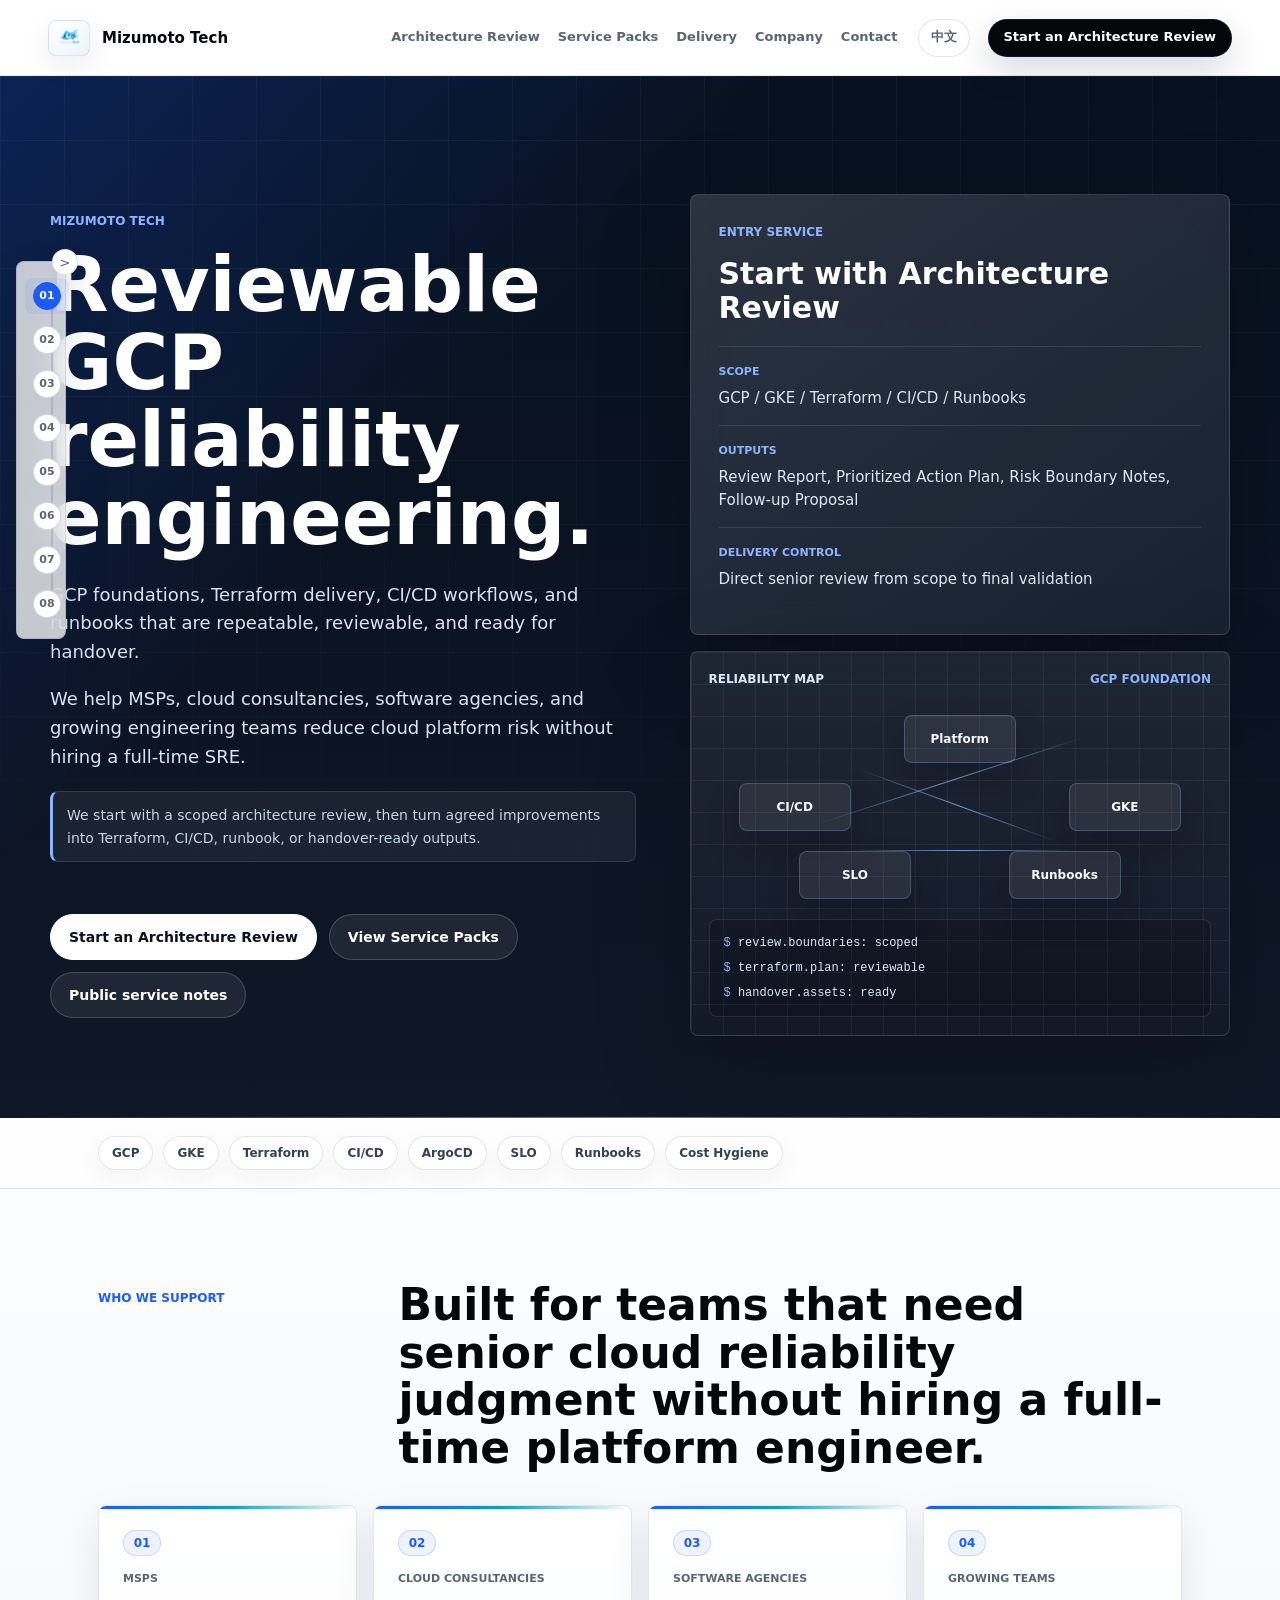
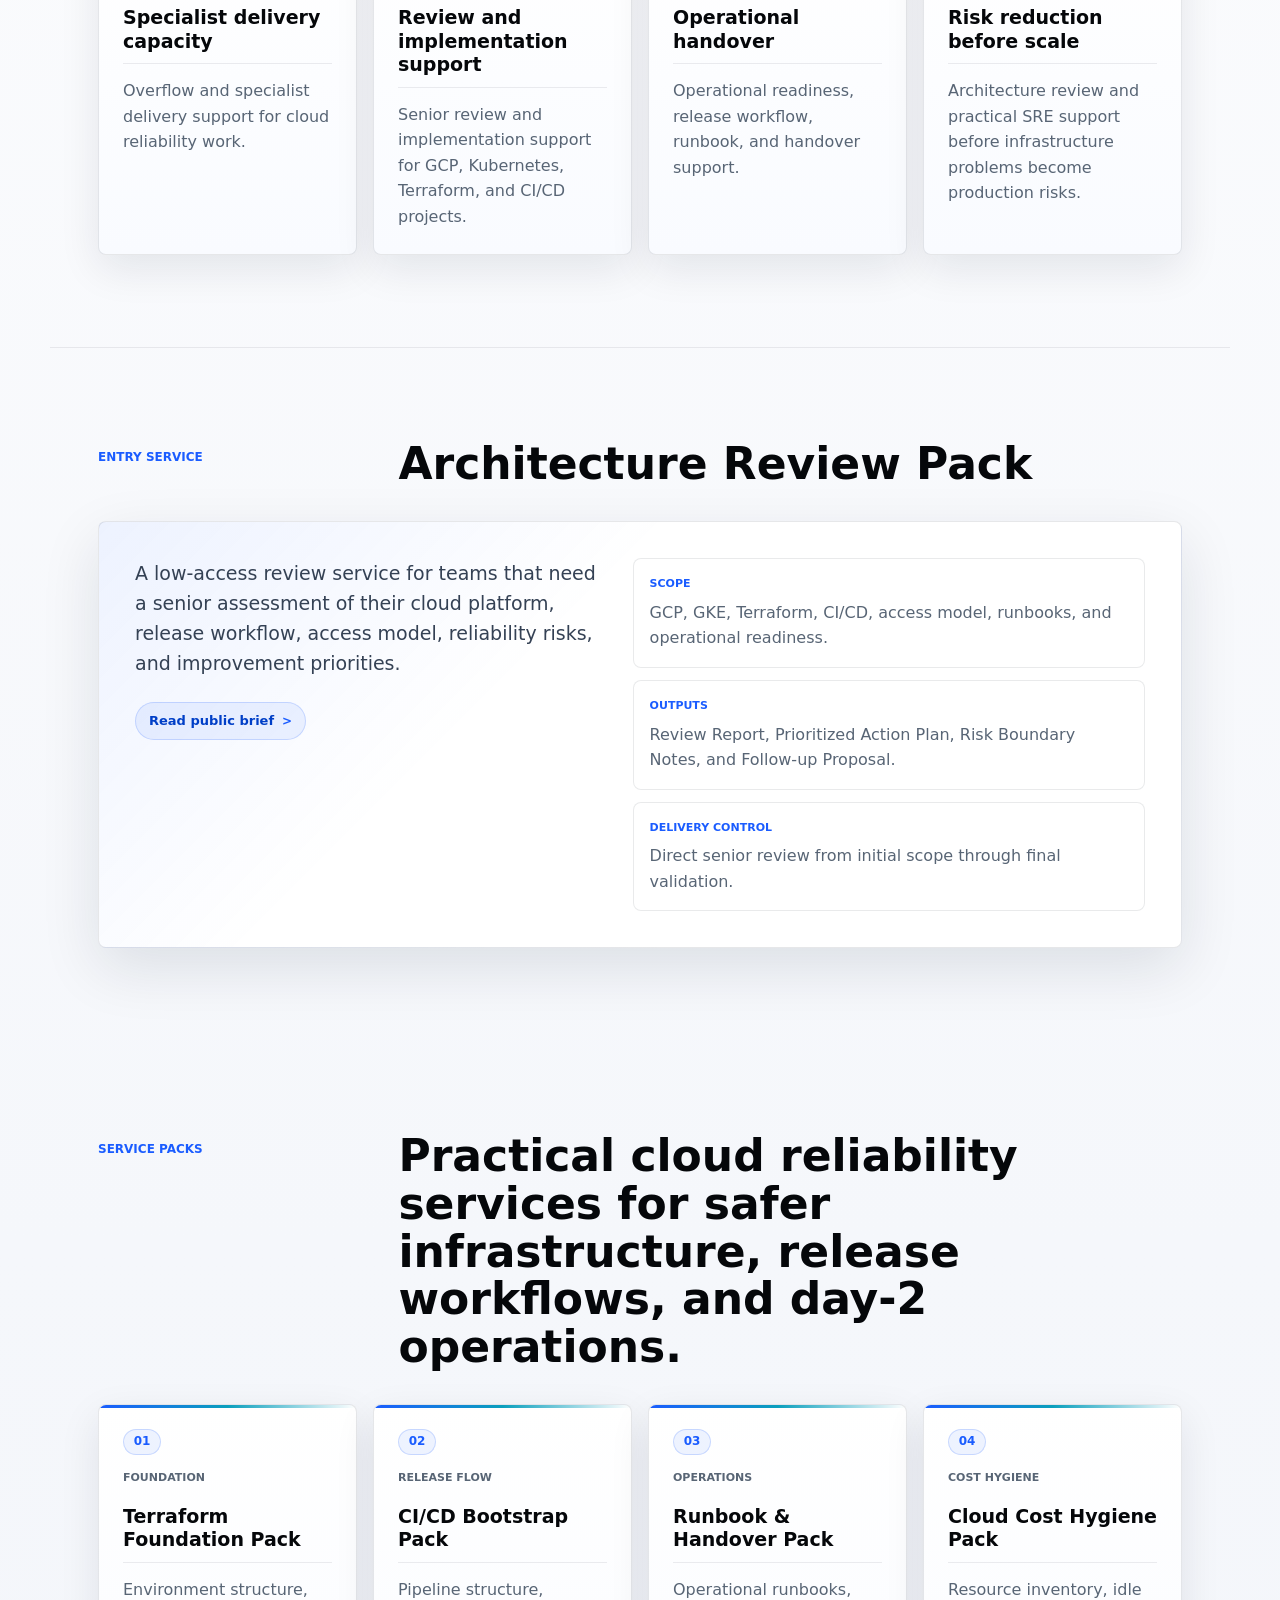
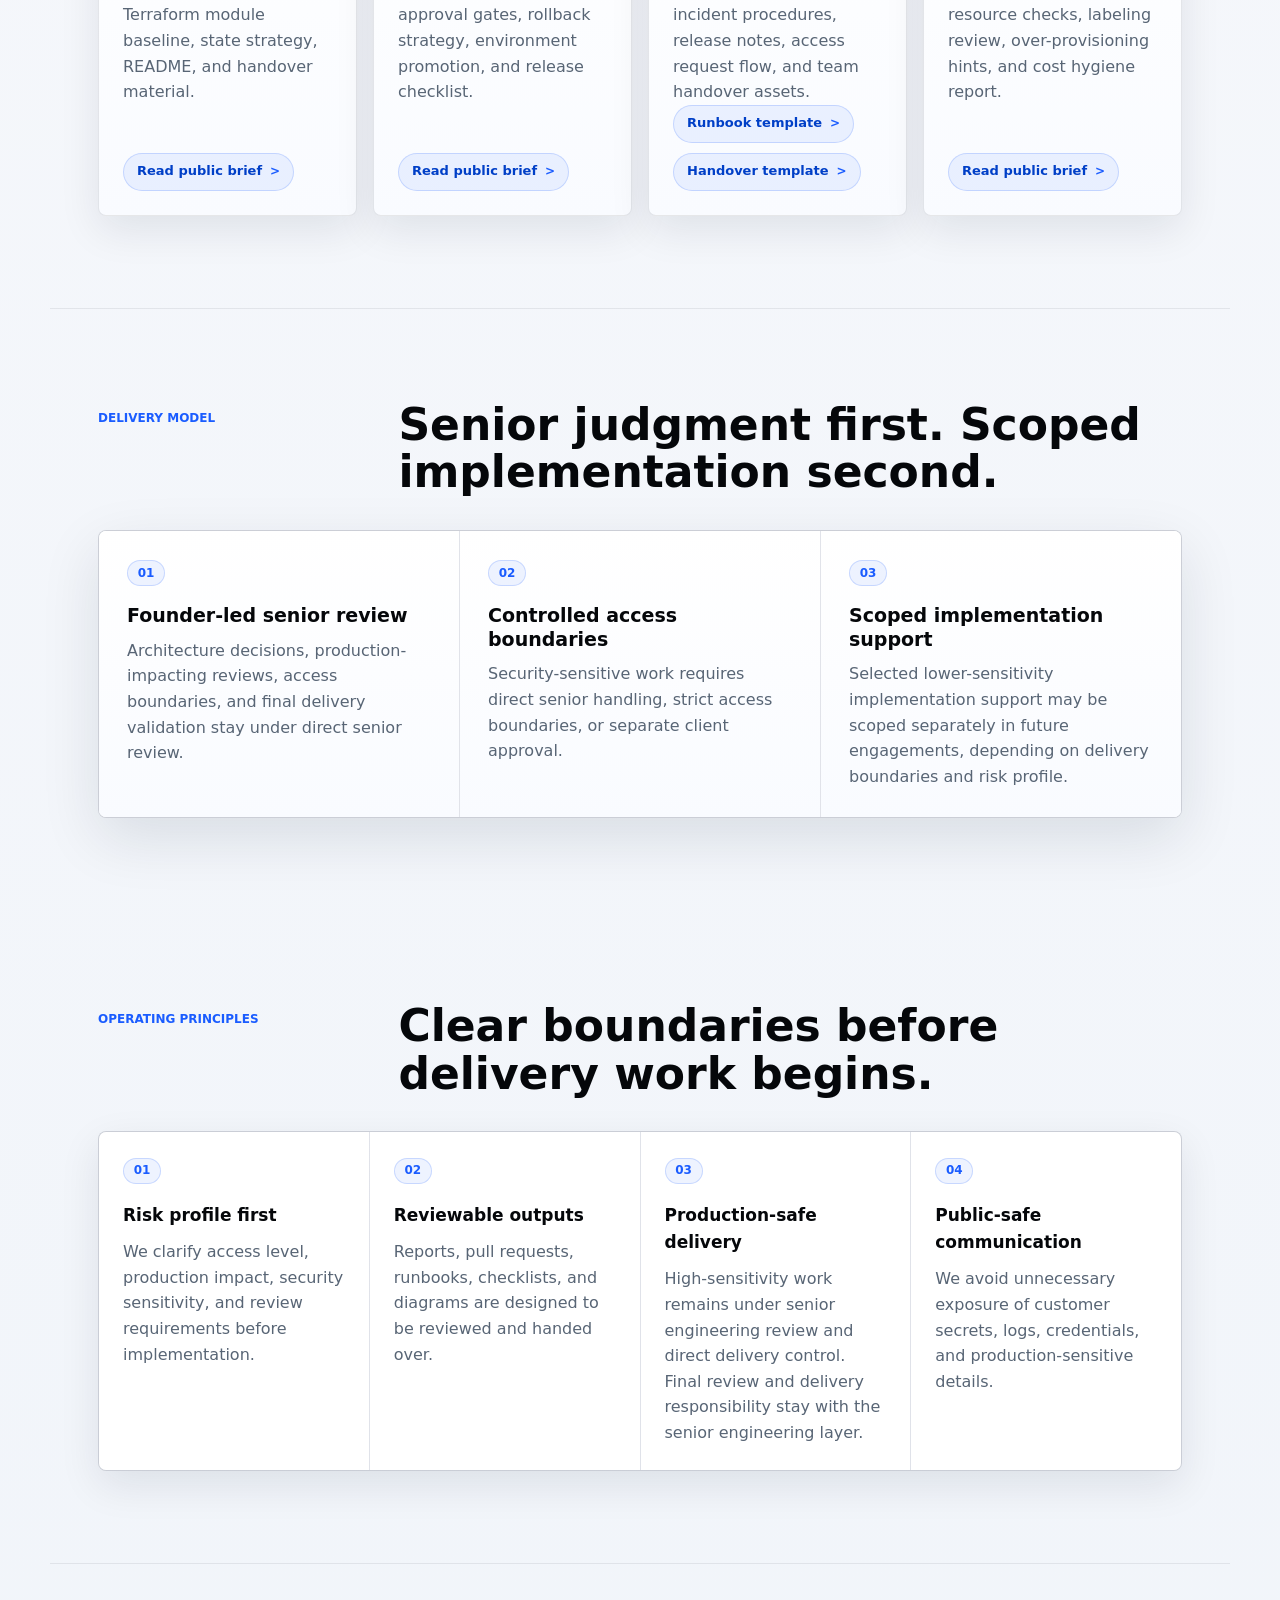
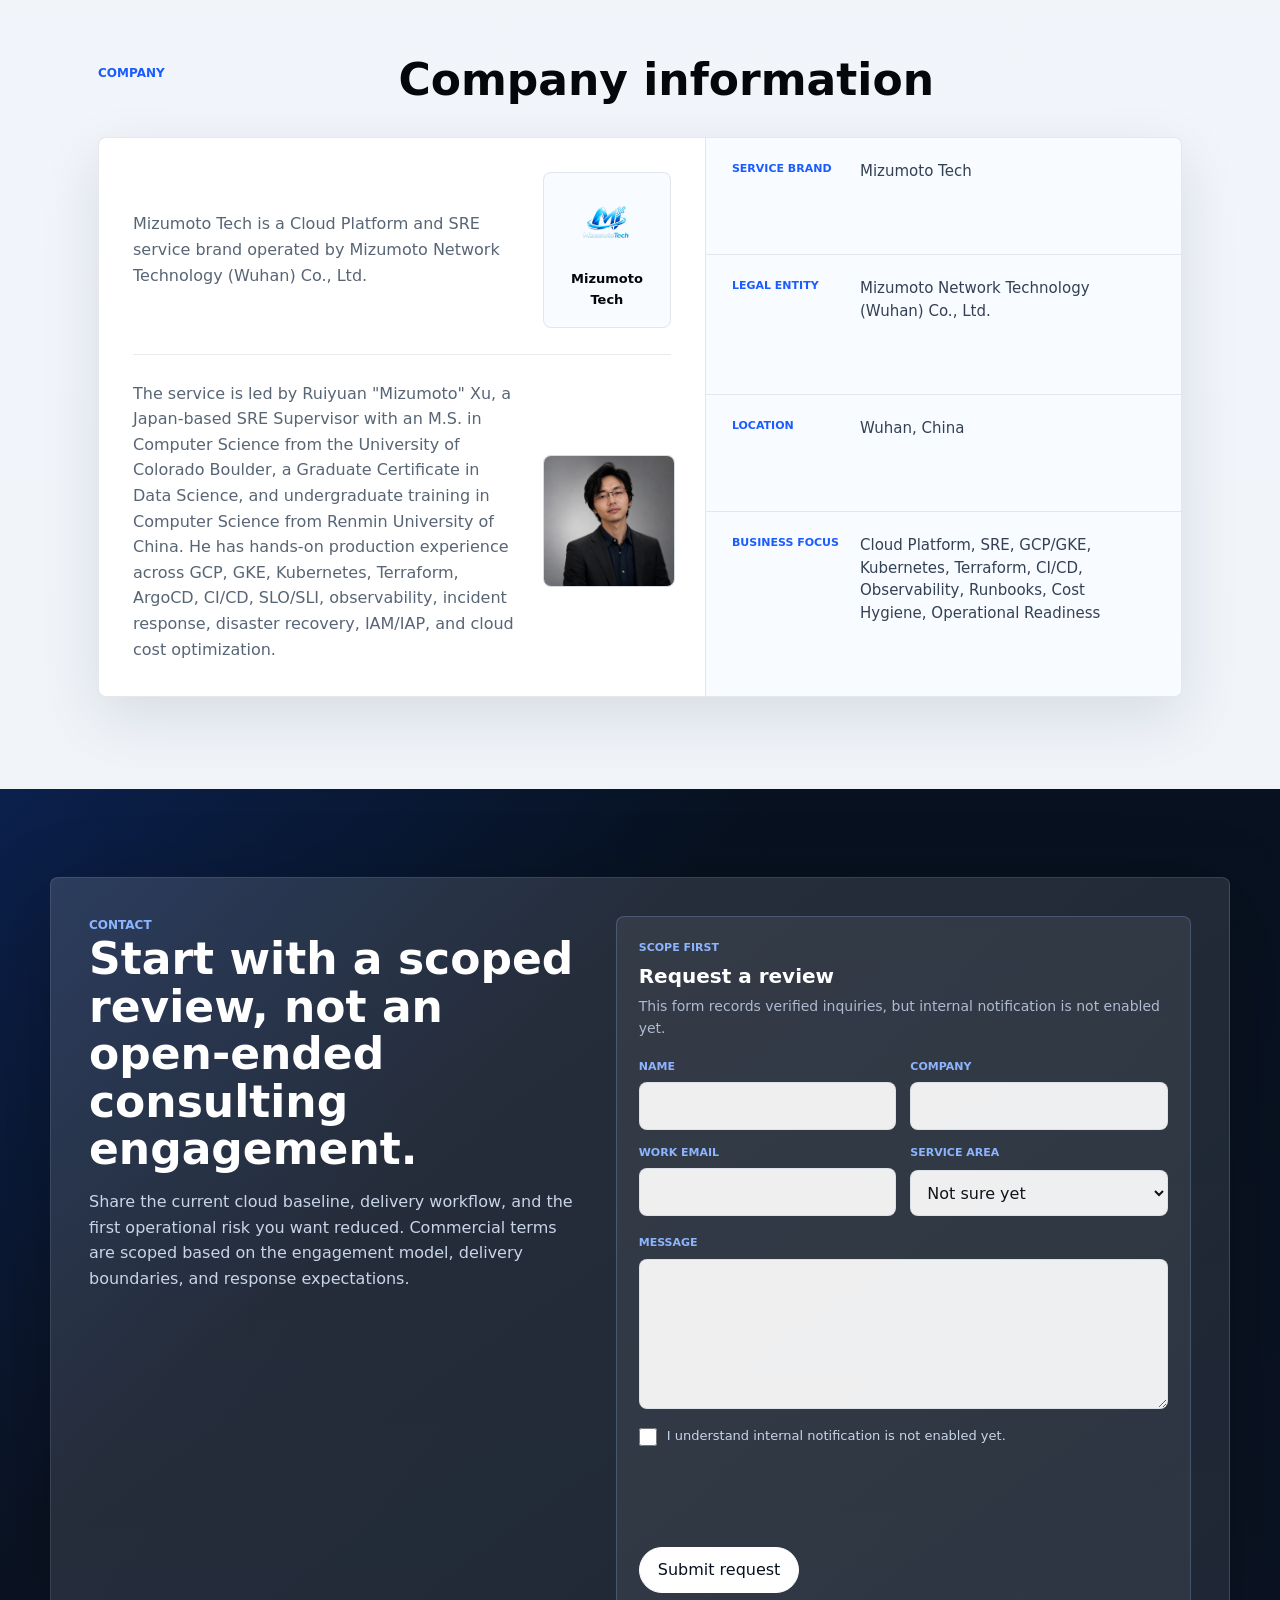
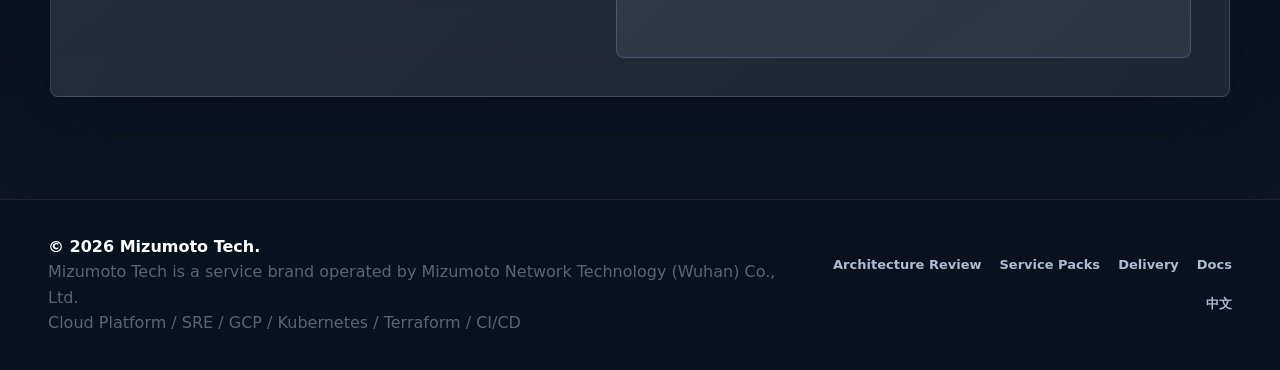
==== index.html @ e6d970f7 "cp005 D1 Contact Inquiry Storage" ====
<!doctype html>
<html lang="en">
  <head>
    <meta charset="utf-8">
    <meta name="viewport" content="width=device-width, initial-scale=1">
    <title>Mizumoto Tech | GCP reliability engineering for handover-ready cloud foundations</title>
    <meta
      name="description"
      content="Mizumoto Tech provides founder-led GCP reliability engineering, Terraform delivery, CI/CD workflow support, runbooks, and handover-ready cloud foundations for MSPs, cloud consultancies, and growing teams."
    >
    <meta property="og:title" content="Mizumoto Tech">
    <meta
      property="og:description"
      content="Founder-led GCP reliability engineering for reviewable, repeatable, and handover-ready cloud foundations across GCP, Kubernetes, Terraform, CI/CD, runbooks, cost hygiene, and operational readiness."
    >
    <meta property="og:type" content="website">
    <meta property="og:url" content="https://mizumoto.tech/">
    <meta name="theme-color" content="#f5f7fb">
    <link rel="icon" type="image/png" href="assets/pic/mizumototech_logo.png">
    <link rel="apple-touch-icon" href="assets/pic/mizumototech_logo.png">
    <link rel="alternate" hreflang="zh-Hans" href="https://mizumoto.tech/zh.html">
    <link rel="alternate" hreflang="en" href="https://mizumoto.tech/">
    <link rel="stylesheet" href="assets/css/site.css">
    <script src="https://challenges.cloudflare.com/turnstile/v0/api.js" async defer></script>
  </head>
  <body>
    <aside class="section-indicator" aria-label="Page sections">
      <button class="indicator-toggle" type="button" aria-label="Collapse section navigation" aria-expanded="true">
        <span class="toggle-expanded" aria-hidden="true">&lt;</span>
        <span class="toggle-collapsed" aria-hidden="true">&gt;</span>
      </button>
      <ol>
        <li>
          <a href="#hero" data-section="hero" data-index="0">
            <span class="indicator-index">01</span>
            <span class="indicator-label">Overview</span>
          </a>
        </li>
        <li>
          <a href="#support" data-section="support" data-index="1">
            <span class="indicator-index">02</span>
            <span class="indicator-label">Who We Support</span>
          </a>
        </li>
        <li>
          <a href="#entry" data-section="entry" data-index="2">
            <span class="indicator-index">03</span>
            <span class="indicator-label">Entry Service</span>
          </a>
        </li>
        <li>
          <a href="#services" data-section="services" data-index="3">
            <span class="indicator-index">04</span>
            <span class="indicator-label">Service Packs</span>
          </a>
        </li>
        <li>
          <a href="#delivery" data-section="delivery" data-index="4">
            <span class="indicator-index">05</span>
            <span class="indicator-label">Delivery Model</span>
          </a>
        </li>
        <li>
          <a href="#standards" data-section="standards" data-index="5">
            <span class="indicator-index">06</span>
            <span class="indicator-label">Operating Principles</span>
          </a>
        </li>
        <li>
          <a href="#company" data-section="company" data-index="6">
            <span class="indicator-index">07</span>
            <span class="indicator-label">Company</span>
          </a>
        </li>
        <li>
          <a href="#contact" data-section="contact" data-index="7">
            <span class="indicator-index">08</span>
            <span class="indicator-label">Contact</span>
          </a>
        </li>
      </ol>
    </aside>

    <header class="site-header">
      <a class="brand" href="/" aria-label="Mizumoto Tech home">
        <span class="brand-mark" aria-hidden="true">
          <img src="assets/pic/mizumototech_logo.png" alt="">
        </span>
        <span>Mizumoto Tech</span>
      </a>

      <nav class="site-nav" aria-label="Primary navigation">
        <div class="nav-links">
          <a href="#entry">Architecture Review</a>
          <a href="#services">Service Packs</a>
          <a href="#delivery">Delivery</a>
          <a href="#company">Company</a>
          <a href="#contact">Contact</a>
        </div>
        <div class="nav-actions">
          <a class="language-link" href="zh.html" lang="zh-Hans">中文</a>
          <a class="nav-cta" href="#entry">Start an Architecture Review</a>
        </div>
      </nav>
    </header>

    <main>
      <section class="hero" id="hero" aria-labelledby="hero-title">
        <div class="hero-inner">
          <div class="hero-content">
            <p class="eyebrow">Mizumoto Tech</p>
            <h1 id="hero-title">Reviewable GCP reliability engineering.</h1>
            <p class="hero-copy">
              GCP foundations, Terraform delivery, CI/CD workflows, and runbooks
              that are repeatable, reviewable, and ready for handover.
            </p>
            <p class="hero-copy">
              We help MSPs, cloud consultancies, software agencies, and growing
              engineering teams reduce cloud platform risk without hiring a
              full-time SRE.
            </p>
            <p class="credential-line">
              We start with a scoped architecture review, then turn agreed
              improvements into Terraform, CI/CD, runbook, or handover-ready outputs.
            </p>
            <div class="hero-actions" aria-label="Page shortcuts">
              <a class="button primary" href="#entry">Start an Architecture Review</a>
              <a class="button secondary" href="#services">View Service Packs</a>
              <a class="button secondary" href="docs.html?doc=content%2Fimported%2Fsre-runbooks%2Fdocs%2Fservice-positioning.md">Public service notes</a>
            </div>
          </div>

          <div class="hero-panel-stack">
            <aside class="hero-review-card" aria-label="Architecture Review Pack summary">
              <p class="eyebrow">Entry Service</p>
              <h2>Start with Architecture Review</h2>
              <dl>
                <div>
                  <dt>Scope</dt>
                  <dd>GCP / GKE / Terraform / CI/CD / Runbooks</dd>
                </div>
                <div>
                  <dt>Outputs</dt>
                  <dd>Review Report, Prioritized Action Plan, Risk Boundary Notes, Follow-up Proposal</dd>
                </div>
                <div>
                  <dt>Delivery control</dt>
                  <dd>Direct senior review from scope to final validation</dd>
                </div>
              </dl>
            </aside>

            <div class="architecture-panel" aria-hidden="true">
              <div class="panel-topline">
                <span>Reliability map</span>
                <span>GCP foundation</span>
              </div>
              <div class="infra-map">
                <span class="map-line line-a"></span>
                <span class="map-line line-b"></span>
                <span class="map-line line-c"></span>
                <div class="diagram-node node-platform">Platform</div>
                <div class="diagram-node node-release">CI/CD</div>
                <div class="diagram-node node-runtime">GKE</div>
                <div class="diagram-node node-observe">SLO</div>
                <div class="diagram-node node-handover">Runbooks</div>
              </div>
              <div class="review-console">
                <span>review.boundaries: scoped</span>
                <span>terraform.plan: reviewable</span>
                <span>handover.assets: ready</span>
              </div>
            </div>
          </div>
        </div>
      </section>

      <section class="capability-strip" aria-label="Cloud reliability capabilities">
        <div class="capability-inner">
          <span>GCP</span>
          <span>GKE</span>
          <span>Terraform</span>
          <span>CI/CD</span>
          <span>ArgoCD</span>
          <span>SLO</span>
          <span>Runbooks</span>
          <span>Cost Hygiene</span>
        </div>
      </section>

      <section class="section audience" id="support" aria-labelledby="support-title">
        <div class="section-heading">
          <p class="eyebrow">Who We Support</p>
          <h2 id="support-title">Built for teams that need senior cloud reliability judgment without hiring a full-time platform engineer.</h2>
        </div>
        <div class="audience-grid">
          <article class="service-card">
            <span class="card-index">01</span>
            <p class="service-type">MSPs</p>
            <h3>Specialist delivery capacity</h3>
            <p>Overflow and specialist delivery support for cloud reliability work.</p>
          </article>
          <article class="service-card">
            <span class="card-index">02</span>
            <p class="service-type">Cloud consultancies</p>
            <h3>Review and implementation support</h3>
            <p>Senior review and implementation support for GCP, Kubernetes, Terraform, and CI/CD projects.</p>
          </article>
          <article class="service-card">
            <span class="card-index">03</span>
            <p class="service-type">Software agencies</p>
            <h3>Operational handover</h3>
            <p>Operational readiness, release workflow, runbook, and handover support.</p>
          </article>
          <article class="service-card">
            <span class="card-index">04</span>
            <p class="service-type">Growing teams</p>
            <h3>Risk reduction before scale</h3>
            <p>Architecture review and practical SRE support before infrastructure problems become production risks.</p>
          </article>
        </div>
      </section>

      <section class="section entry-service" id="entry" aria-labelledby="entry-title">
        <div class="section-heading">
          <p class="eyebrow">Entry Service</p>
          <h2 id="entry-title">Architecture Review Pack</h2>
        </div>
        <div class="entry-panel">
          <div class="entry-copy">
            <p class="lead-copy">
              A low-access review service for teams that need a senior
              assessment of their cloud platform, release workflow, access
              model, reliability risks, and improvement priorities.
            </p>
            <a class="doc-link" href="docs.html?doc=content%2Fimported%2Fsre-runbooks%2Fservices%2Farchitecture-review-pack.md">Read public brief</a>
          </div>
          <div class="entry-spec">
            <div>
              <span>Scope</span>
              <p>GCP, GKE, Terraform, CI/CD, access model, runbooks, and operational readiness.</p>
            </div>
            <div>
              <span>Outputs</span>
              <p>Review Report, Prioritized Action Plan, Risk Boundary Notes, and Follow-up Proposal.</p>
            </div>
            <div>
              <span>Delivery control</span>
              <p>Direct senior review from initial scope through final validation.</p>
            </div>
          </div>
        </div>
      </section>

      <section class="section services" id="services" aria-labelledby="services-title">
        <div class="section-heading">
          <p class="eyebrow">Service Packs</p>
          <h2 id="services-title">Practical cloud reliability services for safer infrastructure, release workflows, and day-2 operations.</h2>
        </div>
        <div class="service-grid">
          <article class="service-card primary-service">
            <span class="card-index">01</span>
            <p class="service-type">Foundation</p>
            <h3>Terraform Foundation Pack</h3>
            <p>Environment structure, Terraform module baseline, state strategy, README, and handover material.</p>
            <a class="doc-link" href="docs.html?doc=content%2Fimported%2Fsre-runbooks%2Fservices%2Fterraform-foundation-pack.md">Read public brief</a>
          </article>
          <article class="service-card primary-service">
            <span class="card-index">02</span>
            <p class="service-type">Release flow</p>
            <h3>CI/CD Bootstrap Pack</h3>
            <p>Pipeline structure, approval gates, rollback strategy, environment promotion, and release checklist.</p>
            <a class="doc-link" href="docs.html?doc=content%2Fimported%2Fsre-runbooks%2Fservices%2Fcicd-bootstrap-pack.md">Read public brief</a>
          </article>
          <article class="service-card primary-service">
            <span class="card-index">03</span>
            <p class="service-type">Operations</p>
            <h3>Runbook &amp; Handover Pack</h3>
            <p>Operational runbooks, incident procedures, release notes, access request flow, and team handover assets.</p>
            <div class="doc-link-group" aria-label="Runbook and handover public documents">
              <a class="doc-link" href="docs.html?doc=content%2Fimported%2Fsre-runbooks%2Ftemplates%2Frunbook-template.md">Runbook template</a>
              <a class="doc-link" href="docs.html?doc=content%2Fimported%2Fsre-runbooks%2Ftemplates%2Fhandover-template.md">Handover template</a>
            </div>
          </article>
          <article class="service-card primary-service">
            <span class="card-index">04</span>
            <p class="service-type">Cost hygiene</p>
            <h3>Cloud Cost Hygiene Pack</h3>
            <p>Resource inventory, idle resource checks, labeling review, over-provisioning hints, and cost hygiene report.</p>
            <a class="doc-link" href="docs.html?doc=content%2Fimported%2Fsre-runbooks%2Fservices%2Fcost-hygiene-pack.md">Read public brief</a>
          </article>
        </div>
      </section>

      <section class="section delivery" id="delivery" aria-labelledby="delivery-title">
        <div class="section-heading">
          <p class="eyebrow">Delivery Model</p>
          <h2 id="delivery-title">Senior judgment first. Scoped implementation second.</h2>
        </div>
        <div class="delivery-copy">
          <article>
            <span>01</span>
            <h3>Founder-led senior review</h3>
            <p>
              Architecture decisions, production-impacting reviews, access
              boundaries, and final delivery validation stay under direct senior
              review.
            </p>
          </article>
          <article>
            <span>02</span>
            <h3>Controlled access boundaries</h3>
            <p>
              Security-sensitive work requires direct senior handling, strict
              access boundaries, or separate client approval.
            </p>
          </article>
          <article>
            <span>03</span>
            <h3>Scoped implementation support</h3>
            <p>
              Selected lower-sensitivity implementation support may be scoped
              separately in future engagements, depending on delivery boundaries
              and risk profile.
            </p>
          </article>
        </div>
      </section>

      <section class="section standards" id="standards" aria-labelledby="standards-title">
        <div class="section-heading">
          <p class="eyebrow">Operating Principles</p>
          <h2 id="standards-title">Clear boundaries before delivery work begins.</h2>
        </div>
        <ul class="standards-list">
          <li>
            <span>01</span>
            <strong>Risk profile first</strong>
            <p>We clarify access level, production impact, security sensitivity, and review requirements before implementation.</p>
          </li>
          <li>
            <span>02</span>
            <strong>Reviewable outputs</strong>
            <p>Reports, pull requests, runbooks, checklists, and diagrams are designed to be reviewed and handed over.</p>
          </li>
          <li>
            <span>03</span>
            <strong>Production-safe delivery</strong>
            <p>High-sensitivity work remains under senior engineering review and direct delivery control. Final review and delivery responsibility stay with the senior engineering layer.</p>
          </li>
          <li>
            <span>04</span>
            <strong>Public-safe communication</strong>
            <p>We avoid unnecessary exposure of customer secrets, logs, credentials, and production-sensitive details.</p>
          </li>
        </ul>
      </section>

      <section class="section company-section" id="company" aria-labelledby="company-title">
        <div class="section-heading">
          <p class="eyebrow">Company</p>
          <h2 id="company-title">Company information</h2>
        </div>
        <div class="company-layout">
          <div class="about-panel">
            <div class="company-overview">
              <p>
                Mizumoto Tech is a Cloud Platform and SRE service brand operated by
                Mizumoto Network Technology (Wuhan) Co., Ltd.
              </p>
              <div class="company-logo-card" aria-label="Mizumoto Tech">
                <img src="assets/pic/mizumototech_logo.png" alt="">
                <span>Mizumoto Tech</span>
              </div>
            </div>
            <div class="founder-overview">
              <div class="about-copy">
                <p>
                  The service is led by Ruiyuan "Mizumoto" Xu, a Japan-based SRE
                  Supervisor with an M.S. in Computer Science from the University
                  of Colorado Boulder, a Graduate Certificate in Data Science,
                  and undergraduate training in Computer Science from Renmin
                  University of China. He has hands-on production experience
                  across GCP, GKE, Kubernetes, Terraform, ArgoCD, CI/CD, SLO/SLI,
                  observability, incident response, disaster recovery, IAM/IAP,
                  and cloud cost optimization.
                </p>
              </div>
              <button class="founder-photo" type="button" data-photo-open aria-label="Open larger photo of Ruiyuan Mizumoto Xu">
                <img src="assets/pic/avatar_03_study_square.jpg" alt="Ruiyuan Mizumoto Xu">
              </button>
            </div>
          </div>
          <dl class="company-facts">
            <div>
              <dt>Service brand</dt>
              <dd>Mizumoto Tech</dd>
            </div>
            <div>
              <dt>Legal entity</dt>
              <dd>Mizumoto Network Technology (Wuhan) Co., Ltd.</dd>
            </div>
            <div>
              <dt>Location</dt>
              <dd>Wuhan, China</dd>
            </div>
            <div>
              <dt>Business focus</dt>
              <dd>Cloud Platform, SRE, GCP/GKE, Kubernetes, Terraform, CI/CD, Observability, Runbooks, Cost Hygiene, Operational Readiness</dd>
            </div>
          </dl>
        </div>
      </section>

      <section class="section contact-section" id="contact" aria-labelledby="contact-title">
        <div class="contact-panel">
          <div>
            <p class="eyebrow">Contact</p>
            <h2 id="contact-title">Start with a scoped review, not an open-ended consulting engagement.</h2>
            <p>
              Share the current cloud baseline, delivery workflow, and the first
              operational risk you want reduced. Commercial terms are scoped
              based on the engagement model, delivery boundaries, and response
              expectations.
            </p>
          </div>
          <form
            class="contact-form"
            data-contact-form
            data-recorded-message="Your request has been recorded. Notification is not enabled yet."
            data-validation-message="Please complete the required fields."
            data-turnstile-message="Human verification failed. Please try again."
            data-storage-message="Contact inquiry could not be recorded."
            data-storage-config-message="Contact storage is not configured."
            data-config-message="Contact verification is not configured."
            data-error-message="Contact endpoint could not be reached. Please check back soon."
            aria-describedby="contact-form-note contact-form-status"
          >
            <div class="contact-form-heading">
              <span>Scope first</span>
              <strong>Request a review</strong>
              <p id="contact-form-note">This form records verified inquiries, but internal notification is not enabled yet.</p>
            </div>
            <div class="contact-form-grid">
              <div class="contact-field">
                <label for="contact-name">Name</label>
                <input id="contact-name" name="name" type="text" autocomplete="name" required>
              </div>
              <div class="contact-field">
                <label for="contact-company">Company</label>
                <input id="contact-company" name="company" type="text" autocomplete="organization">
              </div>
              <div class="contact-field">
                <label for="contact-email">Work email</label>
                <input id="contact-email" name="workEmail" type="email" autocomplete="email" required>
              </div>
              <div class="contact-field">
                <label for="contact-service">Service area</label>
                <select id="contact-service" name="serviceArea">
                  <option value="cloud-cost-hygiene">Cloud Cost Hygiene Review</option>
                  <option value="architecture-reliability">Architecture and Reliability Review</option>
                  <option value="runbook-handover">Runbook and Handover Pack</option>
                  <option value="not-sure-yet" selected>Not sure yet</option>
                </select>
              </div>
            </div>
            <div class="contact-field">
              <label for="contact-message">Message</label>
              <textarea id="contact-message" name="message" rows="5" required></textarea>
            </div>
            <div class="contact-honeypot" aria-hidden="true">
              <label for="contact-website">Website</label>
              <input id="contact-website" name="website" type="text" tabindex="-1" autocomplete="off">
            </div>
            <div class="contact-consent">
              <input id="contact-consent" name="consent" type="checkbox" required>
              <label for="contact-consent">I understand internal notification is not enabled yet.</label>
            </div>
            <div class="contact-turnstile">
              <div class="cf-turnstile" data-sitekey="0x4AAAAAADslGqz8lpWh-Kw8"></div>
            </div>
            <button class="button primary contact-submit" type="submit">Submit request</button>
            <p
              class="contact-status"
              id="contact-form-status"
              data-contact-status
              role="status"
              aria-live="polite"
            ></p>
          </form>
        </div>
      </section>
    </main>

    <footer class="site-footer">
      <div>
        <strong>&copy; 2026 Mizumoto Tech.</strong>
        <p>Mizumoto Tech is a service brand operated by Mizumoto Network Technology (Wuhan) Co., Ltd.</p>
        <p>Cloud Platform / SRE / GCP / Kubernetes / Terraform / CI/CD</p>
      </div>
      <div class="footer-links" aria-label="Footer links">
        <a href="#entry">Architecture Review</a>
        <a href="#services">Service Packs</a>
        <a href="#delivery">Delivery</a>
        <a href="docs.html?doc=content%2Fimported%2Fsre-runbooks%2Fdocs%2Fservice-positioning.md">Docs</a>
        <a href="zh.html" lang="zh-Hans">中文</a>
      </div>
    </footer>

    <dialog class="photo-dialog" aria-label="Ruiyuan Mizumoto Xu photo">
      <button class="photo-dialog-close" type="button" data-photo-close aria-label="Close photo preview">Close</button>
      <img src="assets/pic/avatar_03_study_square.jpg" alt="Ruiyuan Mizumoto Xu">
    </dialog>

    <script>
      const indicator = document.querySelector('.section-indicator');
      const indicatorToggle = document.querySelector('.indicator-toggle');
      const indicatorLinks = Array.from(document.querySelectorAll('.section-indicator a'));
      const indicatorSections = new Set(
        indicatorLinks.map((link) => link.getAttribute('data-section'))
      );
      const targets = Array.from(document.querySelectorAll('section[id]')).filter((target) =>
        indicatorSections.has(target.id)
      );
      const visibilityRatios = new Map();
      const indicatorStorageKey = 'mizumoto-section-indicator-collapsed';

      const setIndicatorCollapsed = (isCollapsed) => {
        document.body.dataset.indicatorCollapsed = String(isCollapsed);
        if (!indicator || !indicatorToggle) {
          return;
        }
        indicator.dataset.collapsed = String(isCollapsed);
        indicatorToggle.setAttribute('aria-expanded', String(!isCollapsed));
        indicatorToggle.setAttribute(
          'aria-label',
          isCollapsed ? 'Expand section navigation' : 'Collapse section navigation'
        );
      };

      const savedIndicatorState = localStorage.getItem(indicatorStorageKey);
      setIndicatorCollapsed(savedIndicatorState === null ? true : savedIndicatorState === 'true');

      if (indicatorToggle) {
        indicatorToggle.addEventListener('click', () => {
          const nextState = indicator?.dataset.collapsed !== 'true';
          setIndicatorCollapsed(nextState);
          localStorage.setItem(indicatorStorageKey, String(nextState));
        });
      }

      const setActiveLink = (activeId) => {
        indicatorLinks.forEach((link) => {
          const isActive = link.getAttribute('data-section') === activeId;
          if (isActive) {
            link.setAttribute('data-active', 'true');
            link.setAttribute('aria-current', 'true');
          } else {
            link.removeAttribute('data-active');
            link.removeAttribute('aria-current');
          }
        });

        const activeLink = indicatorLinks.find(
          (link) => link.getAttribute('data-section') === activeId
        );
        if (!indicator || !activeLink) {
          return;
        }

        const activeIndex = Number(activeLink.getAttribute('data-index'));
        const maxIndex = Math.max(indicatorLinks.length - 1, 1);
        const progress = (activeIndex / maxIndex) * 100;
        indicator.style.setProperty('--indicator-progress', `${progress}%`);
      };

      setActiveLink('hero');

      const observer = new IntersectionObserver(
        (entries) => {
          entries.forEach((entry) => {
            visibilityRatios.set(entry.target.id, entry.isIntersecting ? entry.intersectionRatio : 0);
          });

          let bestId = 'hero';
          let bestRatio = 0;
          visibilityRatios.forEach((ratio, id) => {
            if (ratio > bestRatio) {
              bestRatio = ratio;
              bestId = id;
            }
          });
          setActiveLink(bestId);
        },
        {
          root: null,
          rootMargin: '-24% 0px -52% 0px',
          threshold: [0, 0.2, 0.4, 0.6, 0.8, 1]
        }
      );

      targets.forEach((target) => observer.observe(target));

      const photoDialog = document.querySelector('.photo-dialog');
      const photoOpen = document.querySelector('[data-photo-open]');
      const photoClose = document.querySelector('[data-photo-close]');

      if (photoDialog && photoOpen && photoClose) {
        photoOpen.addEventListener('click', () => photoDialog.showModal());
        photoClose.addEventListener('click', () => photoDialog.close());
        photoDialog.addEventListener('click', (event) => {
          if (event.target === photoDialog) {
            photoDialog.close();
          }
        });
      }

      document.querySelectorAll('[data-contact-form]').forEach((form) => {
        form.addEventListener('submit', async (event) => {
          event.preventDefault();
          const status = form.querySelector('[data-contact-status]');
          const submit = form.querySelector('button[type="submit"]');
          const formData = new FormData(form);
          const payload = {
            name: String(formData.get('name') || '').trim(),
            company: String(formData.get('company') || '').trim(),
            workEmail: String(formData.get('workEmail') || '').trim(),
            serviceArea: String(formData.get('serviceArea') || '').trim(),
            message: String(formData.get('message') || '').trim(),
            consent: formData.get('consent') === 'on',
            website: String(formData.get('website') || '').trim(),
            turnstileToken: String(formData.get('cf-turnstile-response') || '').trim(),
            sourcePage: `${window.location.origin}${window.location.pathname}`
          };

          if (status) {
            status.textContent = '';
            status.removeAttribute('data-visible');
          }

          if (submit) {
            submit.disabled = true;
          }

          try {
            const response = await fetch('/api/contact', {
              method: 'POST',
              headers: {
                'Content-Type': 'application/json'
              },
              body: JSON.stringify(payload)
            });
            const result = await response.json().catch(() => ({}));
            if (!status) {
              return;
            }
            if (result.code === 'CONTACT_INQUIRY_RECORDED') {
              status.textContent = form.dataset.recordedMessage || result.message;
            } else if (result.code === 'VALIDATION_ERROR') {
              status.textContent = form.dataset.validationMessage || result.message;
            } else if (result.code === 'TURNSTILE_VALIDATION_FAILED') {
              status.textContent = form.dataset.turnstileMessage || result.message;
            } else if (result.code === 'TURNSTILE_NOT_CONFIGURED') {
              status.textContent = form.dataset.configMessage || result.message;
            } else if (result.code === 'CONTACT_DB_NOT_CONFIGURED') {
              status.textContent = form.dataset.storageConfigMessage || result.message;
            } else if (result.code === 'CONTACT_STORAGE_FAILED') {
              status.textContent = form.dataset.storageMessage || result.message;
            } else {
              status.textContent = form.dataset.errorMessage || 'Contact endpoint could not be reached. Please check back soon.';
            }
            status.dataset.visible = 'true';
          } catch {
            if (status) {
              status.textContent = form.dataset.errorMessage || 'Contact endpoint could not be reached. Please check back soon.';
              status.dataset.visible = 'true';
            }
          } finally {
            if (submit) {
              submit.disabled = false;
            }
          }
        });
      });
    </script>
  </body>
</html>
---- assets/css/site.css ----
:root {
  color-scheme: light;
  --bg: #f5f7fb;
  --surface: #ffffff;
  --surface-soft: #f9fbff;
  --surface-strong: #eef3fb;
  --ink: #101418;
  --ink-strong: #05070a;
  --muted: #586575;
  --muted-strong: #344154;
  --line: rgba(16, 24, 40, 0.12);
  --line-strong: rgba(26, 92, 255, 0.28);
  --accent: #1a5cff;
  --accent-strong: #003fc7;
  --cyan: #0a9fbd;
  --green: #0d8f68;
  --amber: #a96a12;
  --navy: #07111f;
  --navy-2: #101b2e;
  --navy-3: #172339;
  --dark-text: #f7fbff;
  --dark-muted: #aebbd0;
  --shadow-soft: 0 20px 60px rgba(12, 24, 44, 0.11);
  --shadow-card: 0 14px 42px rgba(12, 24, 44, 0.09);
  --max-width: 1180px;
  --radius: 8px;
}

* {
  box-sizing: border-box;
}

html {
  background: var(--bg);
  scroll-behavior: smooth;
  scroll-padding-top: 92px;
}

body {
  margin: 0;
  min-width: 320px;
  background:
    linear-gradient(180deg, #ffffff 0, #f5f7fb 42%, #eef3f9 100%);
  color: var(--ink);
  font-family:
    Inter, ui-sans-serif, system-ui, -apple-system, BlinkMacSystemFont, "Segoe UI",
    sans-serif;
  line-height: 1.6;
  text-rendering: optimizeLegibility;
}

body::before {
  position: fixed;
  inset: 0;
  z-index: -2;
  content: "";
  background-image:
    linear-gradient(rgba(16, 24, 40, 0.035) 1px, transparent 1px),
    linear-gradient(90deg, rgba(16, 24, 40, 0.035) 1px, transparent 1px);
  background-size: 48px 48px;
  mask-image: linear-gradient(to bottom, rgba(0, 0, 0, 0.7), transparent 82%);
  pointer-events: none;
}

a {
  color: inherit;
  text-decoration: none;
}

img {
  max-width: 100%;
}

:focus-visible {
  outline: 3px solid rgba(26, 92, 255, 0.42);
  outline-offset: 3px;
}

main {
  overflow: hidden;
}

h1,
h2,
h3,
p {
  margin-top: 0;
}

h1 {
  max-width: 780px;
  margin-bottom: 24px;
  color: inherit;
  font-size: 76px;
  line-height: 1.02;
  letter-spacing: 0;
}

h2 {
  max-width: 820px;
  margin-bottom: 0;
  color: var(--ink-strong);
  font-size: 44px;
  line-height: 1.08;
  letter-spacing: 0;
}

h3 {
  margin-bottom: 10px;
  color: var(--ink-strong);
  font-size: 19px;
  line-height: 1.24;
  letter-spacing: 0;
}

.hero-inner,
.capability-inner,
.section,
.site-footer {
  width: min(100%, var(--max-width));
  margin: 0 auto;
}

.site-header {
  position: sticky;
  top: 0;
  z-index: 20;
  display: flex;
  align-items: center;
  justify-content: space-between;
  gap: 28px;
  min-height: 76px;
  padding: 0 48px;
  border-bottom: 1px solid rgba(16, 24, 40, 0.09);
  background: rgba(255, 255, 255, 0.84);
  backdrop-filter: blur(22px);
  box-shadow: 0 1px 0 rgba(255, 255, 255, 0.72) inset;
}

.brand {
  display: inline-flex;
  align-items: center;
  gap: 12px;
  min-width: max-content;
  color: var(--ink-strong);
  font-size: 15px;
  font-weight: 800;
}

.brand-mark {
  display: grid;
  width: 42px;
  height: 36px;
  place-items: center;
  overflow: hidden;
  border: 1px solid rgba(16, 24, 40, 0.1);
  border-radius: var(--radius);
  background:
    linear-gradient(145deg, #ffffff, #edf3fb),
    var(--surface);
  color: var(--accent);
  font-size: 12px;
  font-weight: 900;
  letter-spacing: 0;
  box-shadow: 0 10px 28px rgba(12, 24, 44, 0.08);
}

.brand-mark img {
  display: block;
  width: 31px;
  height: 31px;
  object-fit: contain;
}

.site-nav,
.nav-links,
.nav-actions {
  display: flex;
  align-items: center;
}

.site-nav {
  justify-content: flex-end;
  gap: 20px;
  min-width: 0;
  color: var(--muted);
  font-size: 13px;
  font-weight: 650;
}

.nav-links,
.nav-actions {
  gap: 18px;
}

.site-nav a {
  display: inline-flex;
  align-items: center;
  min-height: 38px;
  color: var(--muted);
  transition: color 160ms ease, border-color 160ms ease, background-color 160ms ease;
}

.site-nav a:hover,
.site-nav a:focus-visible {
  color: var(--ink-strong);
}

.language-link {
  padding: 0 12px;
  border: 1px solid rgba(16, 24, 40, 0.11);
  border-radius: 999px;
  background: rgba(255, 255, 255, 0.62);
}

.language-link:hover,
.language-link:focus-visible {
  border-color: rgba(26, 92, 255, 0.28);
  background: #ffffff;
}

.nav-cta {
  min-height: 40px;
  padding: 0 15px;
  border: 1px solid rgba(26, 92, 255, 0.2);
  border-radius: 999px;
  background: var(--ink-strong);
  color: #ffffff !important;
  box-shadow: 0 14px 34px rgba(12, 24, 44, 0.16);
}

.nav-cta:hover,
.nav-cta:focus-visible {
  background: var(--accent);
  color: #ffffff !important;
}

.section-indicator {
  position: fixed;
  --indicator-progress: 0%;
  left: 16px;
  top: 50%;
  z-index: 8;
  display: none;
  width: 176px;
  padding: 16px 12px 16px 10px;
  border: 1px solid rgba(16, 24, 40, 0.12);
  border-radius: var(--radius);
  background: rgba(255, 255, 255, 0.76);
  box-shadow: 0 18px 48px rgba(12, 24, 44, 0.11);
  backdrop-filter: blur(16px);
  transform: translateY(-50%);
  transition: width 180ms ease, padding 180ms ease;
}

.indicator-toggle {
  position: absolute;
  top: -13px;
  right: -13px;
  z-index: 2;
  display: inline-grid;
  width: 26px;
  height: 26px;
  place-items: center;
  padding: 0;
  border: 1px solid rgba(16, 24, 40, 0.13);
  border-radius: 50%;
  background: #ffffff;
  color: var(--muted);
  cursor: pointer;
  font: inherit;
  font-size: 13px;
  line-height: 1;
  box-shadow: 0 8px 22px rgba(12, 24, 44, 0.12);
}

.indicator-toggle:hover,
.indicator-toggle:focus-visible {
  border-color: rgba(26, 92, 255, 0.4);
  color: var(--accent);
}

.toggle-collapsed {
  display: none;
}

.section-indicator[data-collapsed="true"] {
  width: 50px;
  padding: 16px 8px;
}

.section-indicator[data-collapsed="true"] .indicator-label,
.section-indicator[data-collapsed="true"] .toggle-expanded {
  display: none;
}

.section-indicator[data-collapsed="true"] .toggle-collapsed {
  display: inline;
}

.section-indicator ol {
  display: flex;
  flex-direction: column;
  gap: 8px;
  padding: 0;
  margin: 0;
  list-style: none;
}

.section-indicator::before,
.section-indicator::after {
  position: absolute;
  top: 22px;
  left: 34px;
  width: 2px;
  content: "";
}

.section-indicator::before {
  bottom: 22px;
  background: rgba(16, 24, 40, 0.13);
}

.section-indicator::after {
  height: calc((100% - 44px) * var(--indicator-progress) / 100);
  background: linear-gradient(180deg, var(--accent), var(--cyan));
  transition: height 260ms ease;
}

.section-indicator a {
  position: relative;
  display: flex;
  align-items: center;
  gap: 10px;
  min-height: 34px;
  padding: 4px 8px;
  color: var(--muted);
  border-radius: var(--radius);
  transition: color 180ms ease, background-color 180ms ease;
}

.indicator-index {
  z-index: 1;
  display: inline-flex;
  flex: 0 0 28px;
  align-items: center;
  justify-content: center;
  width: 28px;
  height: 28px;
  color: var(--muted);
  font-size: 11px;
  font-weight: 800;
  border: 1px solid rgba(16, 24, 40, 0.16);
  border-radius: 50%;
  background: #ffffff;
  transition: color 180ms ease, border-color 180ms ease, background-color 180ms ease;
}

.indicator-label {
  color: var(--muted);
  font-size: 11px;
  font-weight: 800;
  line-height: 1.2;
  text-transform: uppercase;
  transition: color 180ms ease, transform 180ms ease;
}

.section-indicator a:hover,
.section-indicator a:focus-visible,
.section-indicator a[data-active="true"] {
  background: rgba(26, 92, 255, 0.07);
}

.section-indicator a:hover .indicator-index,
.section-indicator a:focus-visible .indicator-index,
.section-indicator a[data-active="true"] .indicator-index {
  color: #ffffff;
  border-color: var(--accent);
  background: var(--accent);
}

.section-indicator a:hover .indicator-label,
.section-indicator a:focus-visible .indicator-label,
.section-indicator a[data-active="true"] .indicator-label {
  color: var(--accent-strong);
}

.section-indicator a[data-active="true"] .indicator-label {
  transform: translateX(2px);
}

.hero {
  position: relative;
  overflow: hidden;
  min-height: 86svh;
  padding: 118px 48px 82px;
  color: var(--dark-text);
  background:
    linear-gradient(135deg, rgba(26, 92, 255, 0.24), transparent 34%),
    linear-gradient(180deg, var(--navy) 0, #0c1424 58%, #101827 100%);
  isolation: isolate;
}

.hero::before {
  position: absolute;
  inset: 0;
  z-index: -1;
  content: "";
  background-image:
    linear-gradient(rgba(255, 255, 255, 0.06) 1px, transparent 1px),
    linear-gradient(90deg, rgba(255, 255, 255, 0.05) 1px, transparent 1px);
  background-size: 64px 64px;
  mask-image: linear-gradient(to bottom, rgba(0, 0, 0, 0.82), transparent 88%);
}

.hero::after {
  position: absolute;
  right: 0;
  bottom: 0;
  left: 0;
  height: 1px;
  content: "";
  background: linear-gradient(90deg, transparent, rgba(122, 162, 255, 0.72), transparent);
}

.hero-inner {
  position: relative;
  z-index: 1;
  display: grid;
  grid-template-columns: minmax(0, 1.04fr) minmax(360px, 0.96fr);
  gap: 54px;
  align-items: center;
}

.hero-content {
  max-width: 780px;
}

.eyebrow {
  margin: 0 0 15px;
  color: var(--accent);
  font-size: 12px;
  font-weight: 850;
  letter-spacing: 0;
  text-transform: uppercase;
}

.hero .eyebrow,
.contact-panel .eyebrow {
  color: #8db4ff;
}

.hero h1 {
  color: #ffffff;
}

.hero-copy {
  max-width: 690px;
  margin-bottom: 18px;
  color: #d9e4f3;
  font-size: 18px;
}

.credential-line {
  display: inline-flex;
  max-width: 690px;
  margin: 2px 0 20px;
  padding: 12px 14px;
  border: 1px solid rgba(141, 180, 255, 0.18);
  border-left: 3px solid #8db4ff;
  border-radius: var(--radius);
  background: rgba(255, 255, 255, 0.06);
  color: #c8d5e8;
  font-size: 14px;
}

.hero-actions {
  display: flex;
  flex-wrap: wrap;
  gap: 12px;
  margin-top: 32px;
}

.button {
  display: inline-flex;
  align-items: center;
  justify-content: center;
  min-height: 46px;
  padding: 0 18px;
  border: 1px solid rgba(255, 255, 255, 0.18);
  border-radius: 999px;
  font-size: 14px;
  font-weight: 800;
  transition: transform 160ms ease, border-color 160ms ease, background-color 160ms ease, color 160ms ease;
}

.button:hover,
.button:focus-visible {
  transform: translateY(-1px);
}

.button.primary {
  border-color: #ffffff;
  background: #ffffff;
  color: var(--navy);
}

.button.primary:hover,
.button.primary:focus-visible {
  background: #eef4ff;
}

.button.secondary {
  background: rgba(255, 255, 255, 0.07);
  color: #ffffff;
}

.button.secondary:hover,
.button.secondary:focus-visible {
  border-color: rgba(141, 180, 255, 0.58);
  background: rgba(255, 255, 255, 0.11);
}

.hero-panel-stack {
  display: grid;
  gap: 16px;
  min-width: 0;
}

.hero-review-card,
.architecture-panel {
  border: 1px solid rgba(255, 255, 255, 0.13);
  border-radius: var(--radius);
  box-shadow: 0 28px 90px rgba(0, 0, 0, 0.26);
}

.hero-review-card {
  padding: 28px;
  background:
    linear-gradient(145deg, rgba(255, 255, 255, 0.13), rgba(255, 255, 255, 0.05)),
    rgba(13, 23, 39, 0.82);
  backdrop-filter: blur(18px);
}

.hero-review-card h2 {
  max-width: none;
  margin-bottom: 22px;
  color: #ffffff;
  font-size: 30px;
  line-height: 1.12;
}

.hero-review-card dl {
  display: grid;
  gap: 0;
  margin: 0;
}

.hero-review-card div {
  display: grid;
  gap: 6px;
  padding: 16px 0;
  border-top: 1px solid rgba(255, 255, 255, 0.1);
}

.hero-review-card dt {
  color: #8db4ff;
  font-size: 11px;
  font-weight: 850;
  text-transform: uppercase;
}

.hero-review-card dd {
  margin: 0;
  color: #dce7f7;
  font-size: 15px;
  line-height: 1.5;
}

.architecture-panel {
  position: relative;
  min-height: 336px;
  overflow: hidden;
  padding: 18px;
  background:
    linear-gradient(180deg, rgba(255, 255, 255, 0.09), rgba(255, 255, 255, 0.04)),
    rgba(8, 17, 31, 0.82);
}

.architecture-panel::before {
  position: absolute;
  inset: 0;
  content: "";
  background-image:
    linear-gradient(rgba(255, 255, 255, 0.055) 1px, transparent 1px),
    linear-gradient(90deg, rgba(255, 255, 255, 0.055) 1px, transparent 1px);
  background-size: 32px 32px;
  pointer-events: none;
}

.panel-topline,
.infra-map,
.review-console {
  position: relative;
  z-index: 1;
}

.panel-topline {
  display: flex;
  align-items: center;
  justify-content: space-between;
  gap: 14px;
  padding-bottom: 14px;
  color: #dbe7f7;
  font-size: 12px;
  font-weight: 800;
  text-transform: uppercase;
}

.panel-topline span:last-child {
  color: #8db4ff;
}

.infra-map {
  height: 196px;
  margin: 4px 0 16px;
}

.diagram-node {
  position: absolute;
  display: grid;
  width: 112px;
  height: 48px;
  place-items: center;
  border: 1px solid rgba(141, 180, 255, 0.28);
  border-radius: var(--radius);
  background: rgba(255, 255, 255, 0.08);
  color: #f5f9ff;
  font-size: 12px;
  font-weight: 850;
  box-shadow: 0 16px 34px rgba(0, 0, 0, 0.18);
}

.node-platform {
  top: 8px;
  left: 50%;
  transform: translateX(-50%);
}

.node-release {
  top: 76px;
  left: 6%;
}

.node-runtime {
  top: 76px;
  right: 6%;
}

.node-observe {
  bottom: 4px;
  left: 18%;
}

.node-handover {
  right: 18%;
  bottom: 4px;
}

.map-line {
  position: absolute;
  height: 1px;
  background: linear-gradient(90deg, transparent, rgba(141, 180, 255, 0.82), transparent);
  transform-origin: left center;
}

.line-a {
  top: 62px;
  left: 30%;
  width: 42%;
  transform: rotate(20deg);
}

.line-b {
  top: 116px;
  left: 22%;
  width: 56%;
  transform: rotate(-18deg);
}

.line-c {
  bottom: 52px;
  left: 28%;
  width: 45%;
}

.review-console {
  display: grid;
  gap: 7px;
  padding: 14px;
  border: 1px solid rgba(255, 255, 255, 0.11);
  border-radius: var(--radius);
  background: rgba(0, 0, 0, 0.18);
  color: #dbe7f7;
  font-family: "SFMono-Regular", Consolas, "Liberation Mono", monospace;
  font-size: 12px;
  line-height: 1.5;
}

.review-console span::before {
  color: #8db4ff;
  content: "$ ";
}

.capability-strip {
  border-bottom: 1px solid var(--line);
  background: rgba(255, 255, 255, 0.76);
}

.capability-inner {
  display: flex;
  flex-wrap: wrap;
  gap: 10px;
  padding: 18px 48px;
}

.capability-inner span {
  display: inline-flex;
  align-items: center;
  min-height: 34px;
  padding: 0 13px;
  border: 1px solid rgba(16, 24, 40, 0.1);
  border-radius: 999px;
  background: #ffffff;
  color: var(--muted-strong);
  font-size: 12px;
  font-weight: 800;
  box-shadow: 0 8px 24px rgba(12, 24, 44, 0.05);
}

.section {
  padding: 92px 48px;
}

.section-heading {
  display: grid;
  grid-template-columns: minmax(180px, 0.34fr) minmax(0, 1fr);
  gap: 34px;
  align-items: start;
  margin-bottom: 34px;
}

.section-heading .eyebrow {
  margin-top: 8px;
}

.audience-grid,
.service-grid {
  display: grid;
  gap: 16px;
}

.audience-grid {
  grid-template-columns: repeat(4, minmax(0, 1fr));
}

.service-grid {
  grid-template-columns: repeat(4, minmax(0, 1fr));
}

.service-card {
  position: relative;
  display: flex;
  min-height: 256px;
  flex-direction: column;
  padding: 24px;
  overflow: hidden;
  border: 1px solid rgba(16, 24, 40, 0.1);
  border-radius: var(--radius);
  background:
    linear-gradient(180deg, #ffffff, #f9fbff),
    var(--surface);
  box-shadow: var(--shadow-card);
  transition: transform 180ms ease, border-color 180ms ease, box-shadow 180ms ease;
}

.service-card::before {
  position: absolute;
  top: 0;
  right: 0;
  left: 0;
  height: 3px;
  content: "";
  background: linear-gradient(90deg, var(--accent), var(--cyan), transparent);
}

.service-card:hover {
  border-color: rgba(26, 92, 255, 0.22);
  box-shadow: 0 24px 58px rgba(12, 24, 44, 0.13);
  transform: translateY(-2px);
}

.service-card h3 {
  margin-top: 18px;
}

.service-card p {
  margin-bottom: 0;
  color: var(--muted);
}

.service-card > p:not(.service-type) {
  padding-top: 14px;
  border-top: 1px solid rgba(16, 24, 40, 0.08);
}

.service-card code {
  padding: 1px 5px;
  border: 1px solid rgba(16, 24, 40, 0.11);
  border-radius: 4px;
  background: #f1f5fb;
  color: var(--ink);
  font-size: 0.92em;
}

.card-index {
  display: inline-flex;
  align-items: center;
  justify-content: center;
  width: 38px;
  height: 26px;
  color: var(--accent);
  font-size: 12px;
  font-weight: 850;
  border: 1px solid rgba(26, 92, 255, 0.18);
  border-radius: 999px;
  background: rgba(26, 92, 255, 0.07);
}

.service-type {
  margin: 14px 0 0;
  color: var(--muted-strong);
  font-size: 11px;
  font-weight: 850;
  text-transform: uppercase;
}

.primary-service {
  min-height: 286px;
}

.doc-link,
.doc-link-group {
  margin-top: auto;
}

.doc-link {
  display: inline-flex;
  width: max-content;
  max-width: 100%;
  align-items: center;
  gap: 8px;
  min-height: 38px;
  padding: 0 13px;
  border: 1px solid rgba(26, 92, 255, 0.18);
  border-radius: 999px;
  background: rgba(26, 92, 255, 0.07);
  color: var(--accent-strong);
  font-size: 13px;
  font-weight: 850;
  transition: transform 160ms ease, border-color 160ms ease, background-color 160ms ease, color 160ms ease;
}

.doc-link::after {
  color: var(--accent);
  content: ">";
  font-size: 12px;
  transition: transform 160ms ease;
}

.doc-link:hover,
.doc-link:focus-visible {
  border-color: rgba(26, 92, 255, 0.34);
  background: rgba(26, 92, 255, 0.1);
  color: var(--ink-strong);
  transform: translateY(-1px);
}

.doc-link:hover::after,
.doc-link:focus-visible::after {
  transform: translateX(2px);
}

.doc-link-group {
  display: flex;
  flex-wrap: wrap;
  gap: 10px;
}

.entry-service,
.delivery,
.company-section {
  border-top: 1px solid rgba(16, 24, 40, 0.08);
}

.entry-panel,
.delivery-copy,
.company-layout,
.contact-panel,
.zh-copy,
.zh-panel {
  border: 1px solid rgba(16, 24, 40, 0.1);
  border-radius: var(--radius);
  background: rgba(255, 255, 255, 0.84);
  box-shadow: var(--shadow-soft);
}

.entry-panel {
  display: grid;
  grid-template-columns: minmax(0, 0.95fr) minmax(320px, 1.05fr);
  gap: 34px;
  align-items: start;
  padding: 36px;
  background:
    linear-gradient(135deg, rgba(26, 92, 255, 0.08), transparent 38%),
    #ffffff;
}

.entry-copy {
  display: grid;
  align-content: start;
  gap: 24px;
}

.lead-copy {
  max-width: 760px;
  margin-bottom: 0;
  color: var(--muted-strong);
  font-size: 19px;
  line-height: 1.58;
}

.entry-spec {
  display: grid;
  gap: 12px;
}

.entry-spec div {
  padding: 16px;
  border: 1px solid rgba(16, 24, 40, 0.09);
  border-radius: var(--radius);
  background: rgba(255, 255, 255, 0.82);
}

.entry-spec span {
  display: block;
  margin-bottom: 7px;
  color: var(--accent);
  font-size: 11px;
  font-weight: 850;
  text-transform: uppercase;
}

.entry-spec p {
  margin-bottom: 0;
  color: var(--muted);
}

.delivery-copy {
  display: grid;
  grid-template-columns: repeat(3, minmax(0, 1fr));
  gap: 1px;
  overflow: hidden;
  padding: 0;
  background: rgba(16, 24, 40, 0.08);
}

.delivery-copy article {
  min-height: 250px;
  padding: 28px;
  background:
    linear-gradient(180deg, #ffffff, #f9fbff),
    var(--surface);
}

.delivery-copy span,
.standards-list span {
  display: inline-flex;
  align-items: center;
  justify-content: center;
  width: 38px;
  height: 26px;
  margin-bottom: 18px;
  color: var(--accent);
  font-size: 12px;
  font-weight: 850;
  border: 1px solid rgba(26, 92, 255, 0.18);
  border-radius: 999px;
  background: rgba(26, 92, 255, 0.07);
}

.delivery-copy p,
.standards-list p,
.site-footer p,
.about-panel p {
  margin-bottom: 0;
  color: var(--muted);
}

.standards-list {
  display: grid;
  grid-template-columns: repeat(4, minmax(0, 1fr));
  gap: 1px;
  padding: 0;
  margin: 0;
  overflow: hidden;
  border: 1px solid rgba(16, 24, 40, 0.1);
  border-radius: var(--radius);
  background: rgba(16, 24, 40, 0.08);
  box-shadow: var(--shadow-card);
  list-style: none;
}

.standards-list li {
  min-height: 244px;
  padding: 24px;
  background: #ffffff;
}

.standards-list strong {
  display: block;
  margin-bottom: 10px;
  color: var(--ink-strong);
  font-size: 17px;
}

.company-layout {
  display: grid;
  grid-template-columns: minmax(0, 1.12fr) minmax(320px, 0.88fr);
  gap: 0;
  overflow: hidden;
  background: #ffffff;
}

.about-panel {
  display: grid;
  align-content: center;
  gap: 0;
  padding: 34px;
}

.company-overview,
.founder-overview {
  display: grid;
  grid-template-columns: minmax(0, 1fr) minmax(128px, 0.24fr);
  gap: 28px;
  align-items: center;
}

.company-overview {
  padding-bottom: 26px;
  border-bottom: 1px solid rgba(16, 24, 40, 0.09);
}

.founder-overview {
  padding-top: 26px;
}

.company-logo-card {
  display: grid;
  justify-items: center;
  gap: 8px;
  padding: 16px 12px;
  border: 1px solid rgba(16, 24, 40, 0.09);
  border-radius: var(--radius);
  background: #f8fbff;
  color: var(--ink-strong);
  font-size: 13px;
  font-weight: 850;
  text-align: center;
}

.company-logo-card img {
  display: block;
  width: 108px;
  height: 72px;
  object-fit: contain;
}

.founder-photo {
  position: relative;
  display: block;
  overflow: hidden;
  width: 132px;
  aspect-ratio: 1;
  margin: 0;
  padding: 0;
  border: 1px solid rgba(16, 24, 40, 0.11);
  border-radius: var(--radius);
  background: #eef3fb;
  cursor: zoom-in;
  font: inherit;
}

.founder-photo img {
  display: block;
  width: 100%;
  height: 100%;
  object-fit: cover;
  transition: transform 180ms ease;
}

.founder-photo:hover img,
.founder-photo:focus-visible img {
  transform: scale(1.03);
}

.about-copy {
  display: grid;
  gap: 16px;
}

.company-facts {
  display: grid;
  align-content: stretch;
  gap: 0;
  padding: 0;
  margin: 0;
  border-left: 1px solid rgba(16, 24, 40, 0.09);
  background: #f8fbff;
}

.company-facts div {
  display: grid;
  grid-template-columns: minmax(112px, 0.38fr) minmax(0, 1fr);
  gap: 16px;
  align-items: start;
  padding: 22px 26px;
  border-bottom: 1px solid rgba(16, 24, 40, 0.09);
}

.company-facts div:last-child {
  border-bottom: 0;
}

.company-facts dt {
  color: var(--accent);
  font-size: 11px;
  font-weight: 850;
  text-transform: uppercase;
}

.company-facts dd {
  margin: 0;
  color: var(--muted-strong);
  font-size: 15px;
  line-height: 1.5;
}

.contact-section {
  width: 100%;
  max-width: none;
  padding: 88px 48px 102px;
  background:
    linear-gradient(135deg, rgba(26, 92, 255, 0.2), transparent 34%),
    linear-gradient(180deg, var(--navy) 0, #0c1424 100%);
}

.contact-panel {
  width: min(100%, var(--max-width));
  margin: 0 auto;
  display: grid;
  grid-template-columns: minmax(0, 0.86fr) minmax(360px, 1fr);
  gap: 32px;
  align-items: start;
  padding: 38px;
  border-color: rgba(255, 255, 255, 0.13);
  background:
    linear-gradient(145deg, rgba(255, 255, 255, 0.1), rgba(255, 255, 255, 0.04)),
    rgba(255, 255, 255, 0.04);
  box-shadow: 0 28px 90px rgba(0, 0, 0, 0.24);
  color: var(--dark-text);
}

.contact-panel h2 {
  max-width: 760px;
  margin-bottom: 16px;
  color: #ffffff;
}

.contact-panel p {
  max-width: 760px;
  margin-bottom: 0;
  color: #c8d5e8;
}

.contact-form {
  position: relative;
  display: grid;
  gap: 18px;
  padding: 22px;
  border: 1px solid rgba(141, 180, 255, 0.24);
  border-radius: var(--radius);
  background: rgba(255, 255, 255, 0.07);
}

.contact-form-heading {
  display: grid;
  gap: 6px;
}

.contact-form-heading span,
.contact-field label {
  color: #8db4ff;
  font-size: 11px;
  font-weight: 850;
  text-transform: uppercase;
}

.contact-form-heading strong {
  color: #ffffff;
  font-size: 20px;
  line-height: 1.3;
}

.contact-panel .contact-form-heading p {
  color: #aebbd0;
  font-size: 14px;
}

.contact-form-grid {
  display: grid;
  grid-template-columns: repeat(2, minmax(0, 1fr));
  gap: 14px;
}

.contact-field {
  display: grid;
  gap: 7px;
}

.contact-field input,
.contact-field select,
.contact-field textarea {
  width: 100%;
  min-height: 44px;
  padding: 10px 12px;
  border: 1px solid rgba(174, 187, 208, 0.28);
  border-radius: var(--radius);
  background: rgba(255, 255, 255, 0.92);
  color: var(--ink);
  font: inherit;
}

.contact-field textarea {
  min-height: 132px;
  resize: vertical;
}

.contact-field input:focus,
.contact-field select:focus,
.contact-field textarea:focus {
  border-color: rgba(141, 180, 255, 0.9);
  outline: 3px solid rgba(141, 180, 255, 0.28);
  outline-offset: 1px;
}

.contact-consent {
  display: grid;
  grid-template-columns: 18px minmax(0, 1fr);
  gap: 10px;
  align-items: start;
  color: #c8d5e8;
  font-size: 13px;
  line-height: 1.45;
}

.contact-consent input {
  width: 18px;
  height: 18px;
  margin: 1px 0 0;
  accent-color: #8db4ff;
}

.contact-turnstile {
  min-height: 65px;
}

.contact-submit {
  width: fit-content;
  border-color: #ffffff;
  cursor: pointer;
  font: inherit;
}

.contact-status {
  min-height: 24px;
  margin: 0;
  color: #d8e5ff;
  font-size: 14px;
  font-weight: 700;
}

.contact-status[data-visible="true"] {
  padding: 10px 12px;
  border: 1px solid rgba(141, 180, 255, 0.3);
  border-radius: var(--radius);
  background: rgba(141, 180, 255, 0.11);
}

.contact-honeypot {
  position: absolute;
  left: -10000px;
  width: 1px;
  height: 1px;
  overflow: hidden;
  opacity: 0;
  pointer-events: none;
}

.site-footer {
  display: flex;
  align-items: center;
  justify-content: space-between;
  gap: 24px;
  width: 100%;
  max-width: none;
  margin: 0;
  padding: 34px 48px;
  border-top: 1px solid rgba(255, 255, 255, 0.08);
  background: #07111f;
  color: #aebbd0;
}

.site-footer strong {
  display: block;
  color: #ffffff;
  font-size: 16px;
}

.footer-links {
  display: flex;
  flex-wrap: wrap;
  justify-content: flex-end;
  gap: 18px;
  font-size: 13px;
  font-weight: 700;
}

.footer-links a:hover,
.footer-links a:focus-visible {
  color: #8db4ff;
}

.photo-dialog {
  width: min(92vw, 760px);
  max-height: 92vh;
  padding: 0;
  overflow: hidden;
  border: 1px solid rgba(255, 255, 255, 0.18);
  border-radius: var(--radius);
  background: #07111f;
  box-shadow: 0 28px 90px rgba(0, 0, 0, 0.58);
}

.photo-dialog::backdrop {
  background: rgba(0, 0, 0, 0.72);
  backdrop-filter: blur(4px);
}

.photo-dialog img {
  display: block;
  width: 100%;
  max-height: 92vh;
  object-fit: contain;
}

.photo-dialog-close {
  position: absolute;
  top: 12px;
  right: 12px;
  z-index: 1;
  min-height: 34px;
  padding: 0 12px;
  border: 1px solid rgba(255, 255, 255, 0.18);
  border-radius: 999px;
  background: rgba(7, 17, 31, 0.84);
  color: #ffffff;
  cursor: pointer;
  font: inherit;
  font-size: 13px;
  font-weight: 800;
}

.photo-dialog-close:hover,
.photo-dialog-close:focus-visible {
  border-color: rgba(141, 180, 255, 0.5);
  background: rgba(26, 92, 255, 0.44);
}

.language-section {
  border-top: 1px solid var(--line);
}

.language-grid {
  display: grid;
  grid-template-columns: minmax(0, 1.3fr) minmax(280px, 0.7fr);
  gap: 18px;
  align-items: stretch;
}

.zh-copy,
.zh-panel {
  padding: 28px;
}

.zh-copy {
  color: var(--muted-strong);
  font-size: 16px;
}

.zh-copy p:last-child {
  margin-bottom: 0;
}

.zh-panel ul {
  display: grid;
  gap: 10px;
  padding: 0;
  margin: 0;
  color: var(--muted);
  list-style: none;
}

.zh-panel li {
  padding-left: 14px;
  border-left: 2px solid rgba(26, 92, 255, 0.34);
}

.zh-panel a:hover,
.zh-panel a:focus-visible {
  color: var(--accent-strong);
}

.zh-overview {
  margin-top: 20px;
}

.doc-page main {
  overflow: visible;
}

.doc-shell {
  display: grid;
  grid-template-columns: minmax(220px, 280px) minmax(0, 820px);
  gap: 44px;
  width: min(100%, 1180px);
  min-height: calc(100svh - 76px);
  margin: 0 auto;
  padding: 52px 48px 76px;
}

.doc-sidebar {
  position: sticky;
  top: 100px;
  align-self: start;
  max-height: calc(100svh - 124px);
  overflow: auto;
  padding: 20px;
  border: 1px solid rgba(16, 24, 40, 0.1);
  border-radius: var(--radius);
  background: rgba(255, 255, 255, 0.86);
  box-shadow: var(--shadow-card);
}

.doc-sidebar section + section {
  margin-top: 22px;
  padding-top: 18px;
  border-top: 1px solid rgba(16, 24, 40, 0.09);
}

.doc-sidebar h2 {
  margin-bottom: 10px;
  color: var(--ink-strong);
  font-size: 12px;
  line-height: 1.3;
  text-transform: uppercase;
}

.doc-sidebar ul {
  display: grid;
  gap: 7px;
  padding: 0;
  margin: 0;
  list-style: none;
}

.doc-sidebar a {
  display: block;
  padding: 7px 9px;
  border-left: 2px solid transparent;
  border-radius: 0 var(--radius) var(--radius) 0;
  color: var(--muted);
  font-size: 13px;
  line-height: 1.35;
}

.doc-sidebar a:hover,
.doc-sidebar a:focus-visible,
.doc-sidebar a[aria-current="page"] {
  border-color: var(--accent);
  background: rgba(26, 92, 255, 0.07);
  color: var(--ink-strong);
}

.doc-reader {
  min-width: 0;
  overflow: hidden;
  border: 1px solid rgba(16, 24, 40, 0.1);
  border-radius: var(--radius);
  background: #ffffff;
  box-shadow: var(--shadow-soft);
}

.doc-toolbar {
  display: flex;
  flex-wrap: wrap;
  align-items: center;
  justify-content: space-between;
  gap: 10px;
  padding: 14px 38px;
  border-bottom: 1px solid rgba(16, 24, 40, 0.09);
  color: var(--muted);
  font-size: 13px;
}

.doc-back-link,
.doc-raw-link {
  color: var(--accent-strong);
  font-weight: 850;
}

.doc-back-link:hover,
.doc-back-link:focus-visible,
.doc-raw-link:hover,
.doc-raw-link:focus-visible {
  color: var(--ink-strong);
}

.doc-status {
  padding: 44px;
  color: var(--muted);
}

.markdown-body {
  padding: 52px;
  color: var(--muted-strong);
  font-size: 16px;
  line-height: 1.72;
}

.markdown-body > *:first-child {
  margin-top: 0;
}

.markdown-body h1 {
  max-width: 760px;
  margin-bottom: 22px;
  padding-bottom: 20px;
  border-bottom: 1px solid rgba(16, 24, 40, 0.1);
  color: var(--ink-strong);
  font-size: 44px;
  line-height: 1.08;
}

.markdown-body h2 {
  max-width: none;
  margin: 40px 0 12px;
  padding-top: 26px;
  border-top: 1px solid rgba(16, 24, 40, 0.09);
  color: var(--ink-strong);
  font-size: 25px;
  line-height: 1.22;
}

.markdown-body h3,
.markdown-body h4 {
  margin: 28px 0 10px;
  color: var(--accent-strong);
  font-size: 18px;
  line-height: 1.3;
}

.markdown-body p {
  margin-bottom: 16px;
  color: var(--muted-strong);
}

.markdown-body ul,
.markdown-body ol {
  display: grid;
  gap: 8px;
  margin: 0 0 20px;
  padding-left: 24px;
  color: var(--muted-strong);
}

.markdown-body li::marker {
  color: var(--accent);
  font-weight: 850;
}

.markdown-body code {
  padding: 2px 6px;
  border: 1px solid rgba(16, 24, 40, 0.11);
  border-radius: 4px;
  background: #f1f5fb;
  color: var(--ink);
  font-family: "SFMono-Regular", Consolas, "Liberation Mono", monospace;
  font-size: 0.9em;
}

.markdown-body pre {
  overflow-x: auto;
  margin: 18px 0 24px;
  padding: 18px;
  border: 1px solid rgba(16, 24, 40, 0.11);
  border-radius: var(--radius);
  background: #07111f;
}

.markdown-body pre code {
  display: block;
  min-width: max-content;
  padding: 0;
  border: 0;
  background: transparent;
  color: #dce7f7;
  font-size: 13px;
  line-height: 1.65;
}

@media (min-width: 861px) {
  .section-indicator {
    display: flex;
  }
}

@media (min-width: 1536px) {
  :root {
    --max-width: 1280px;
  }

  .hero {
    padding-top: 124px;
    padding-bottom: 88px;
  }
}

@media (min-width: 1181px) and (max-width: 1535px) {
  body[data-indicator-collapsed="false"] .hero-inner {
    padding-left: 118px;
  }

  body[data-indicator-collapsed="false"] .section {
    padding-left: 166px;
  }

  body[data-indicator-collapsed="false"] .capability-inner {
    padding-left: 166px;
  }
}

@media (min-width: 1536px) and (max-width: 1720px) {
  body[data-indicator-collapsed="false"] .hero-inner {
    padding-left: 86px;
  }

  body[data-indicator-collapsed="false"] .section {
    padding-left: 134px;
  }

  body[data-indicator-collapsed="false"] .capability-inner {
    padding-left: 134px;
  }
}

@media (max-width: 1180px) {
  .section-indicator {
    width: 50px;
    padding: 16px 8px;
  }

  .indicator-toggle {
    display: none;
  }

  .indicator-label {
    display: none;
  }

  .site-header {
    padding-right: 28px;
    padding-left: 28px;
  }

  .hero,
  .section,
  .contact-section,
  .site-footer {
    padding-right: 28px;
    padding-left: 28px;
  }

  .capability-inner,
  .doc-shell {
    padding-right: 28px;
    padding-left: 28px;
  }

  h1 {
    font-size: 64px;
  }

  h2 {
    font-size: 38px;
  }

  .hero-inner {
    grid-template-columns: minmax(0, 1fr) minmax(330px, 0.84fr);
    gap: 36px;
  }

  .audience-grid,
  .service-grid,
  .standards-list {
    grid-template-columns: repeat(2, minmax(0, 1fr));
  }
}

@media (max-width: 920px) {
  html {
    scroll-padding-top: 130px;
  }

  .site-header {
    align-items: flex-start;
    flex-direction: column;
    gap: 12px;
    padding-top: 14px;
    padding-bottom: 14px;
  }

  .site-nav {
    width: 100%;
    justify-content: space-between;
    gap: 14px;
  }

  .nav-links {
    min-width: 0;
    overflow-x: auto;
    padding-bottom: 2px;
  }

  .nav-actions {
    flex: 0 0 auto;
  }

  .section-indicator {
    display: none;
  }

  .hero {
    min-height: auto;
    padding-top: 86px;
  }

  .hero-inner,
  .entry-panel,
  .delivery-copy,
  .company-layout,
  .contact-panel,
  .language-grid,
  .doc-shell {
    grid-template-columns: 1fr;
  }

  .section-heading {
    grid-template-columns: 1fr;
    gap: 10px;
  }

  .hero-panel-stack {
    max-width: 640px;
  }

  .delivery-copy article {
    min-height: auto;
  }

  .company-facts {
    border-top: 1px solid rgba(16, 24, 40, 0.09);
    border-left: 0;
  }

  .doc-sidebar {
    position: static;
    max-height: none;
  }

  .doc-sidebar nav {
    display: grid;
    grid-template-columns: repeat(2, minmax(0, 1fr));
    gap: 18px;
  }

  .site-footer {
    align-items: flex-start;
    flex-direction: column;
  }
}

@media (max-width: 700px) {
  .site-header {
    padding-right: 20px;
    padding-left: 20px;
  }

  .site-nav {
    align-items: flex-start;
    flex-direction: column;
  }

  .nav-links,
  .nav-actions {
    width: 100%;
  }

  .nav-actions {
    justify-content: space-between;
  }

  .nav-cta {
    padding-right: 13px;
    padding-left: 13px;
  }

  .hero,
  .section,
  .contact-section,
  .site-footer {
    padding-right: 20px;
    padding-left: 20px;
  }

  .hero {
    padding-top: 64px;
    padding-bottom: 54px;
  }

  .capability-inner,
  .doc-shell {
    padding-right: 20px;
    padding-left: 20px;
  }

  .section {
    padding-top: 62px;
    padding-bottom: 62px;
  }

  h1 {
    font-size: 46px;
  }

  h2 {
    font-size: 32px;
  }

  .hero-copy,
  .lead-copy {
    font-size: 16px;
  }

  .hero-actions,
  .nav-links {
    gap: 10px;
  }

  .button {
    width: 100%;
  }

  .audience-grid,
  .service-grid,
  .standards-list {
    grid-template-columns: 1fr;
  }

  .service-card,
  .primary-service,
  .standards-list li {
    min-height: auto;
  }

  .entry-panel,
  .about-panel,
  .contact-panel {
    padding: 24px;
  }

  .contact-form-grid {
    grid-template-columns: 1fr;
  }

  .company-overview,
  .founder-overview,
  .company-facts div {
    grid-template-columns: 1fr;
  }

  .company-logo-card {
    justify-items: start;
    text-align: left;
  }

  .architecture-panel {
    min-height: 300px;
  }

  .diagram-node {
    width: 94px;
    height: 42px;
    font-size: 11px;
  }

  .node-release {
    left: 0;
  }

  .node-runtime {
    right: 0;
  }

  .node-observe {
    left: 8%;
  }

  .node-handover {
    right: 8%;
  }

  .doc-sidebar nav {
    grid-template-columns: 1fr;
  }

  .doc-toolbar {
    align-items: flex-start;
    flex-direction: column;
    padding: 14px 22px;
  }

  .markdown-body {
    padding: 28px 22px 34px;
  }

  .markdown-body h1 {
    font-size: 32px;
  }

  .markdown-body h2 {
    font-size: 22px;
  }
}

@media (max-width: 420px) {
  h1 {
    font-size: 40px;
  }

  h2 {
    font-size: 29px;
  }

  .brand {
    font-size: 14px;
  }

  .nav-actions {
    flex-wrap: wrap;
  }

  .nav-actions a {
    justify-content: center;
  }

  .nav-cta {
    width: 100%;
  }

  .architecture-panel {
    display: none;
  }
}

@media (prefers-reduced-motion: reduce) {
  html {
    scroll-behavior: auto;
  }

  *,
  *::before,
  *::after {
    animation-duration: 0.01ms !important;
    animation-iteration-count: 1 !important;
    scroll-behavior: auto !important;
    transition-duration: 0.01ms !important;
  }
}
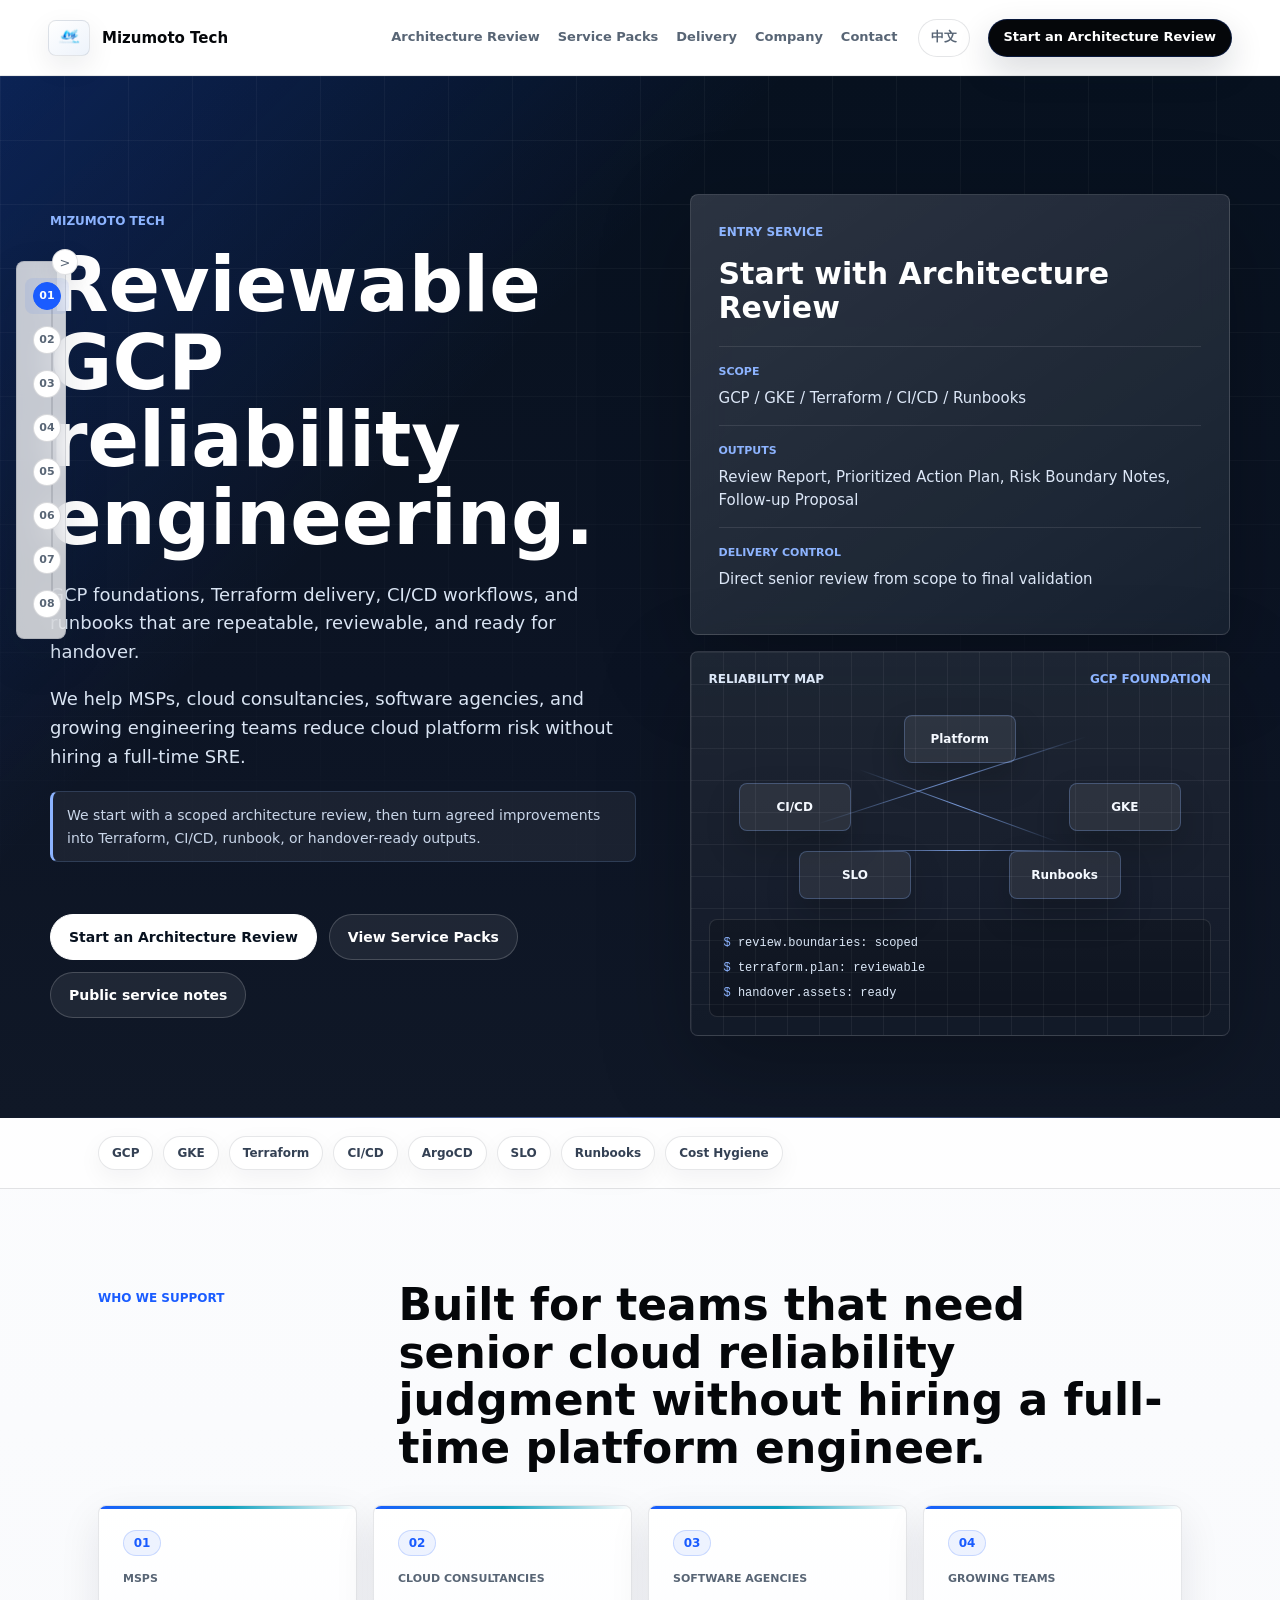
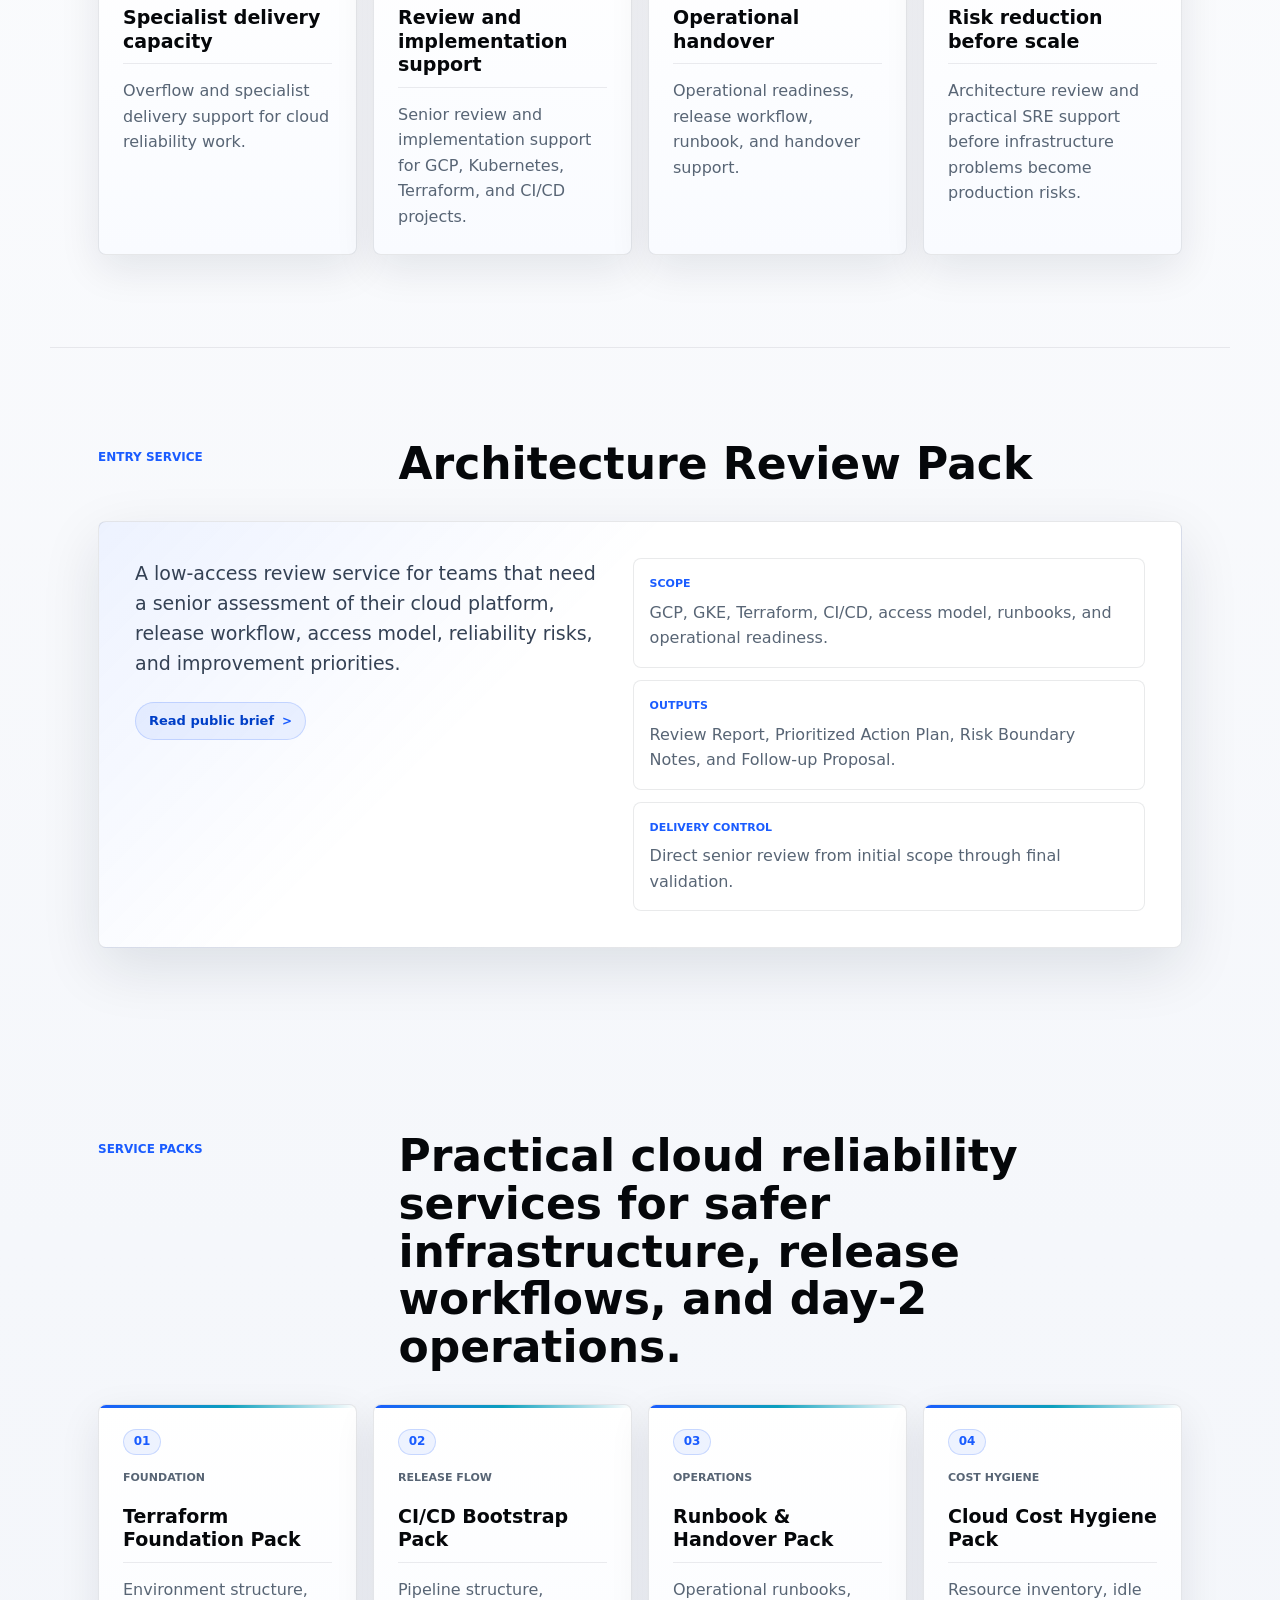
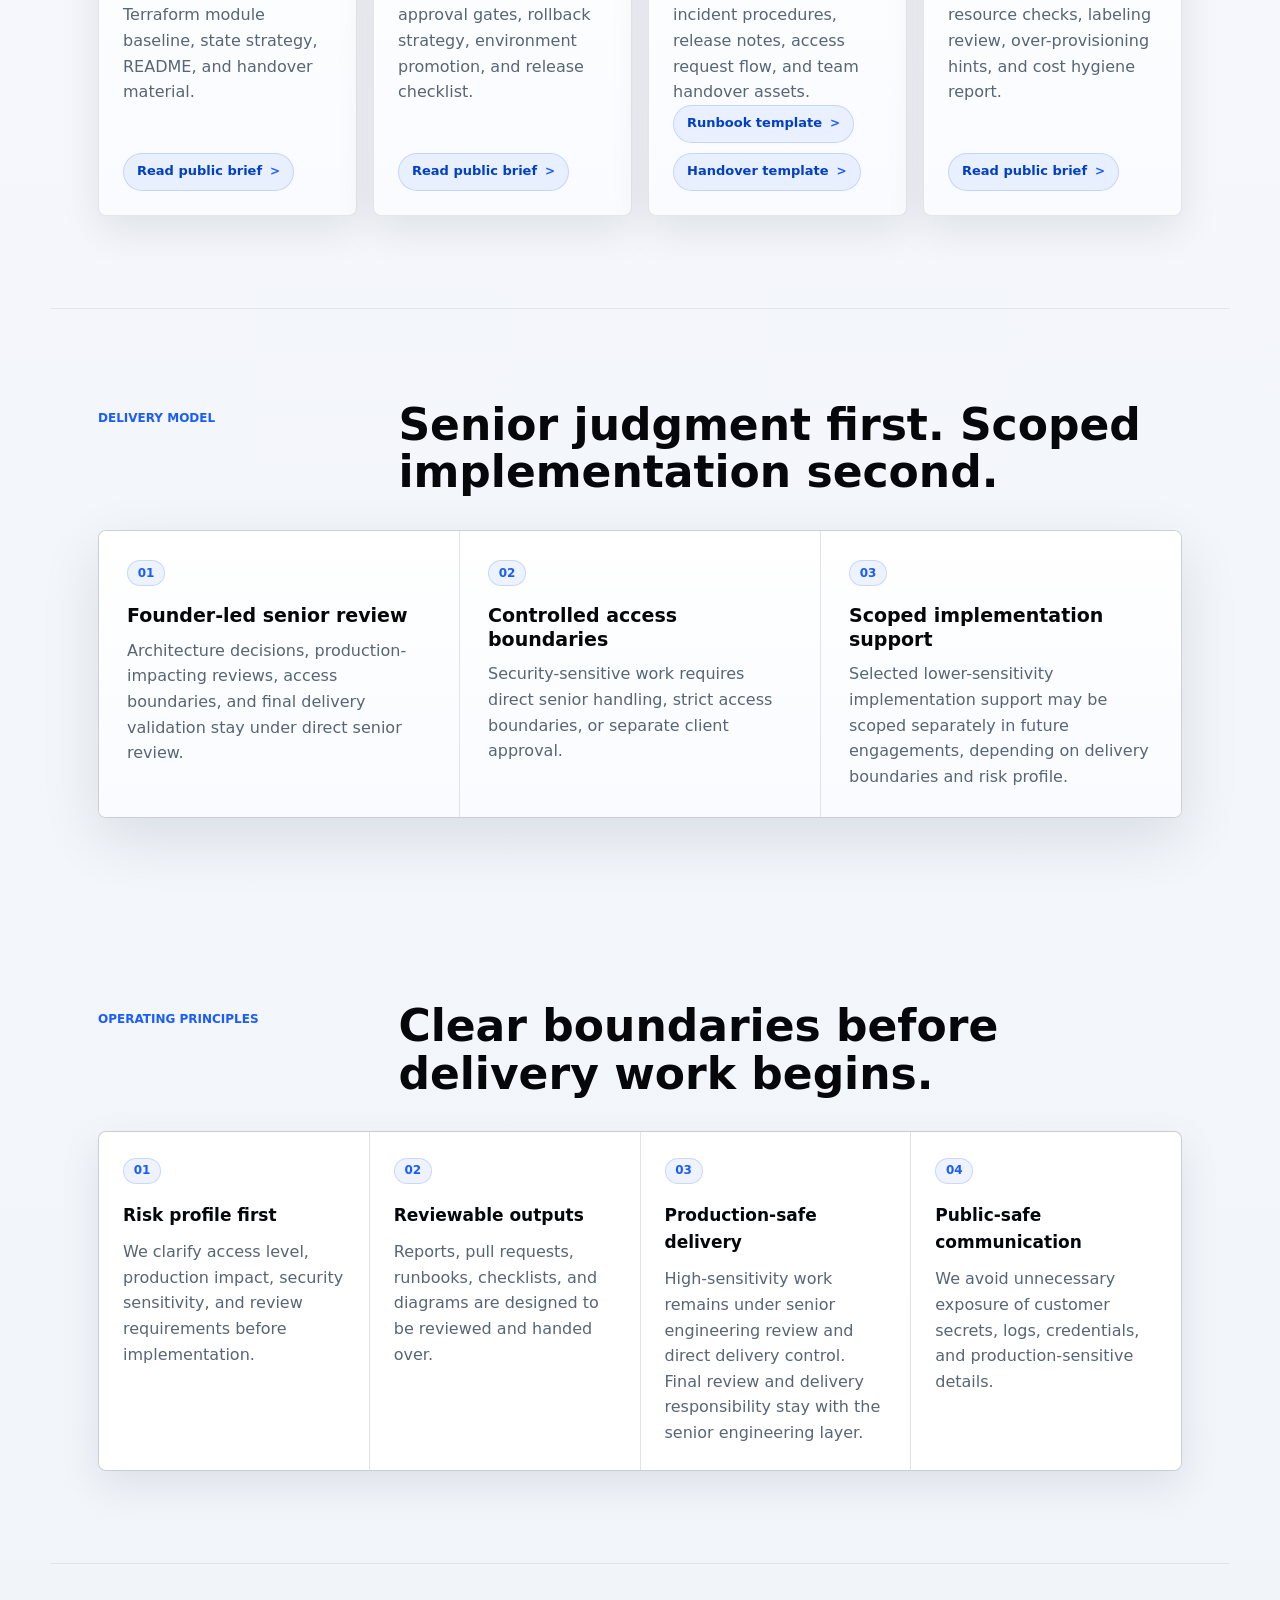
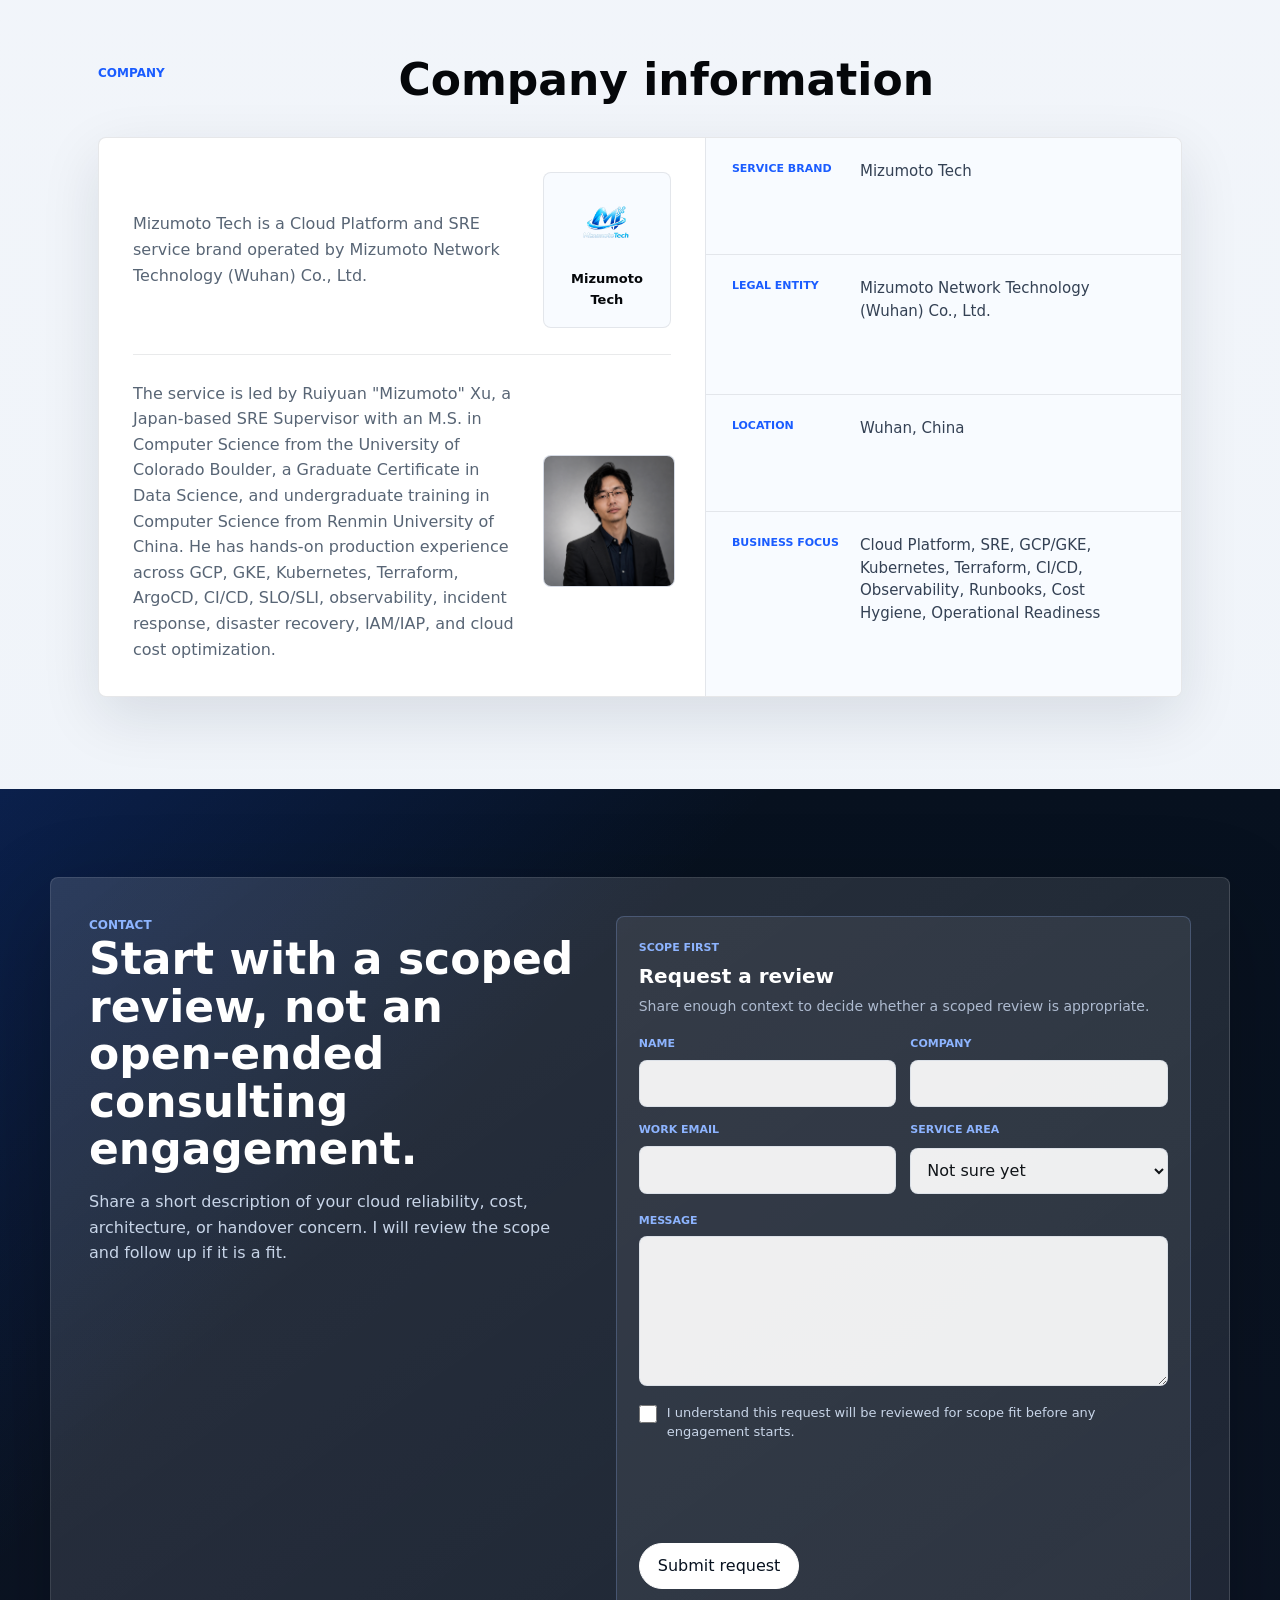
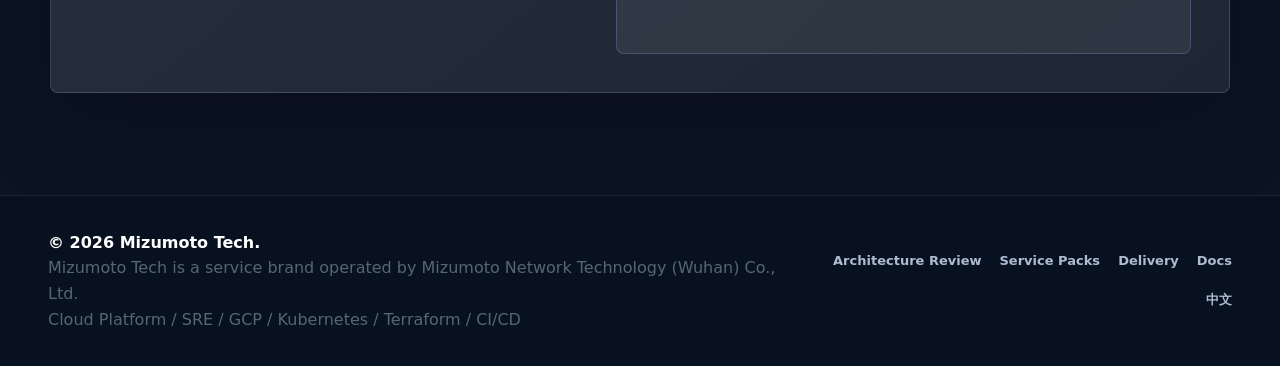
==== commit 22e56f71: "Checkpoint 007: Contact Form Live Copy and Submitted State" ====
--- a/index.html
+++ b/index.html
@@ -418,28 +418,29 @@
             <p class="eyebrow">Contact</p>
             <h2 id="contact-title">Start with a scoped review, not an open-ended consulting engagement.</h2>
             <p>
-              Share the current cloud baseline, delivery workflow, and the first
-              operational risk you want reduced. Commercial terms are scoped
-              based on the engagement model, delivery boundaries, and response
-              expectations.
+              Share a short description of your cloud reliability, cost,
+              architecture, or handover concern. I will review the scope and
+              follow up if it is a fit.
             </p>
           </div>
           <form
             class="contact-form"
             data-contact-form
-            data-recorded-message="Your request has been recorded. Notification is not enabled yet."
+            data-recorded-message="Your request has been received. I will review the scope and follow up if it is a fit."
             data-validation-message="Please complete the required fields."
             data-turnstile-message="Human verification failed. Please try again."
             data-storage-message="Contact inquiry could not be recorded."
             data-storage-config-message="Contact storage is not configured."
             data-config-message="Contact verification is not configured."
             data-error-message="Contact endpoint could not be reached. Please check back soon."
+            data-pending-message="Submitting..."
+            data-submitted-label="Request submitted"
             aria-describedby="contact-form-note contact-form-status"
           >
             <div class="contact-form-heading">
               <span>Scope first</span>
               <strong>Request a review</strong>
-              <p id="contact-form-note">This form records verified inquiries, but internal notification is not enabled yet.</p>
+              <p id="contact-form-note">Share enough context to decide whether a scoped review is appropriate.</p>
             </div>
             <div class="contact-form-grid">
               <div class="contact-field">
@@ -474,7 +475,7 @@
             </div>
             <div class="contact-consent">
               <input id="contact-consent" name="consent" type="checkbox" required>
-              <label for="contact-consent">I understand internal notification is not enabled yet.</label>
+              <label for="contact-consent">I understand this request will be reviewed for scope fit before any engagement starts.</label>
             </div>
             <div class="contact-turnstile">
               <div class="cf-turnstile" data-sitekey="0x4AAAAAADslGqz8lpWh-Kw8"></div>
@@ -512,6 +513,13 @@
       <img src="assets/pic/avatar_03_study_square.jpg" alt="Ruiyuan Mizumoto Xu">
     </dialog>
 
+    <div class="contact-submit-overlay" data-contact-submit-overlay aria-hidden="true">
+      <div class="contact-submit-card" role="status" aria-live="polite" aria-atomic="true">
+        <span class="contact-submit-spinner" aria-hidden="true"></span>
+        <span data-contact-overlay-text>Submitting...</span>
+      </div>
+    </div>
+
     <script>
       const indicator = document.querySelector('.section-indicator');
       const indicatorToggle = document.querySelector('.indicator-toggle');
@@ -618,8 +626,40 @@
       document.querySelectorAll('[data-contact-form]').forEach((form) => {
         form.addEventListener('submit', async (event) => {
           event.preventDefault();
+          if (form.dataset.pending === 'true' || form.dataset.submitted === 'true') {
+            return;
+          }
           const status = form.querySelector('[data-contact-status]');
           const submit = form.querySelector('button[type="submit"]');
+          const controls = Array.from(form.querySelectorAll('input, select, textarea, button'));
+          const overlay = document.querySelector('[data-contact-submit-overlay]');
+          const showOverlay = () => {
+            if (!overlay) {
+              return;
+            }
+            const overlayText = overlay.querySelector('[data-contact-overlay-text]');
+            if (overlayText) {
+              overlayText.textContent = form.dataset.pendingMessage || 'Submitting...';
+            }
+            overlay.classList.add('is-visible');
+            overlay.setAttribute('aria-hidden', 'false');
+          };
+          const hideOverlay = () => {
+            if (!overlay) {
+              return;
+            }
+            overlay.classList.remove('is-visible');
+            overlay.setAttribute('aria-hidden', 'true');
+          };
+          const resetTurnstile = () => {
+            if (window.turnstile && typeof window.turnstile.reset === 'function') {
+              try {
+                window.turnstile.reset();
+              } catch {
+                // Turnstile retry reset is best-effort.
+              }
+            }
+          };
           const formData = new FormData(form);
           const payload = {
             name: String(formData.get('name') || '').trim(),
@@ -636,12 +676,18 @@
           if (status) {
             status.textContent = '';
             status.removeAttribute('data-visible');
+            delete status.dataset.state;
           }
+
+          form.dataset.pending = 'true';
+          form.setAttribute('aria-busy', 'true');
+          showOverlay();
 
           if (submit) {
             submit.disabled = true;
           }
 
+          let submitted = false;
           try {
             const response = await fetch('/api/contact', {
               method: 'POST',
@@ -654,8 +700,18 @@
             if (!status) {
               return;
             }
+            delete status.dataset.state;
             if (result.code === 'CONTACT_INQUIRY_RECORDED') {
               status.textContent = form.dataset.recordedMessage || result.message;
+              submitted = true;
+              form.classList.add('is-submitted');
+              form.dataset.submitted = 'true';
+              controls.forEach((control) => {
+                control.disabled = true;
+              });
+              if (submit) {
+                submit.textContent = form.dataset.submittedLabel || 'Request submitted';
+              }
             } else if (result.code === 'VALIDATION_ERROR') {
               status.textContent = form.dataset.validationMessage || result.message;
             } else if (result.code === 'TURNSTILE_VALIDATION_FAILED') {
@@ -669,14 +725,22 @@
             } else {
               status.textContent = form.dataset.errorMessage || 'Contact endpoint could not be reached. Please check back soon.';
             }
+            if (result.code !== 'CONTACT_INQUIRY_RECORDED') {
+              resetTurnstile();
+            }
             status.dataset.visible = 'true';
           } catch {
             if (status) {
+              delete status.dataset.state;
               status.textContent = form.dataset.errorMessage || 'Contact endpoint could not be reached. Please check back soon.';
               status.dataset.visible = 'true';
             }
+            resetTurnstile();
           } finally {
-            if (submit) {
+            hideOverlay();
+            delete form.dataset.pending;
+            form.removeAttribute('aria-busy');
+            if (submit && !submitted) {
               submit.disabled = false;
             }
           }
--- a/assets/css/site.css
+++ b/assets/css/site.css
@@ -1265,6 +1265,31 @@
   outline-offset: 1px;
 }
 
+.contact-form.is-submitted {
+  border-color: rgba(174, 187, 208, 0.2);
+  background: rgba(255, 255, 255, 0.045);
+}
+
+.contact-form.is-submitted .contact-field input,
+.contact-form.is-submitted .contact-field select,
+.contact-form.is-submitted .contact-field textarea {
+  border-color: rgba(174, 187, 208, 0.18);
+  background: rgba(226, 232, 240, 0.86);
+  color: var(--muted-strong);
+  cursor: not-allowed;
+}
+
+.contact-form.is-submitted .contact-consent,
+.contact-form.is-submitted .contact-turnstile {
+  opacity: 0.62;
+}
+
+.contact-form.is-submitted .contact-submit {
+  cursor: default;
+  opacity: 0.68;
+  transform: none;
+}
+
 .contact-consent {
   display: grid;
   grid-template-columns: 18px minmax(0, 1fr);
@@ -1291,6 +1316,13 @@
   border-color: #ffffff;
   cursor: pointer;
   font: inherit;
+}
+
+.contact-submit:disabled,
+.contact-form[data-pending="true"] .contact-submit {
+  cursor: progress;
+  opacity: 0.72;
+  transform: none;
 }
 
 .contact-status {
@@ -1316,6 +1348,68 @@
   overflow: hidden;
   opacity: 0;
   pointer-events: none;
+}
+
+.contact-submit-overlay {
+  position: fixed;
+  inset: 0;
+  z-index: 80;
+  display: grid;
+  place-items: center;
+  padding: 24px;
+  background: rgba(248, 250, 252, 0.82);
+  backdrop-filter: blur(10px);
+  opacity: 0;
+  pointer-events: none;
+  visibility: hidden;
+  transition: opacity 160ms ease, visibility 160ms ease;
+}
+
+.contact-submit-overlay.is-visible {
+  opacity: 1;
+  pointer-events: auto;
+  visibility: visible;
+}
+
+.contact-submit-card {
+  display: grid;
+  justify-items: center;
+  gap: 14px;
+  width: min(100%, 320px);
+  padding: 28px;
+  border: 1px solid rgba(16, 24, 40, 0.12);
+  border-radius: var(--radius);
+  background: rgba(255, 255, 255, 0.96);
+  box-shadow: var(--shadow-card);
+  color: var(--ink-strong);
+  font-size: 15px;
+  font-weight: 800;
+  text-align: center;
+}
+
+.contact-submit-spinner {
+  width: 30px;
+  height: 30px;
+  border: 3px solid rgba(26, 92, 255, 0.18);
+  border-top-color: var(--accent);
+  border-radius: 50%;
+  animation: contact-submit-spin 760ms linear infinite;
+}
+
+@keyframes contact-submit-spin {
+  to {
+    transform: rotate(360deg);
+  }
+}
+
+@media (prefers-reduced-motion: reduce) {
+  .contact-submit-overlay {
+    transition: none;
+  }
+
+  .contact-submit-spinner {
+    animation: none;
+  }
 }
 
 .site-footer {
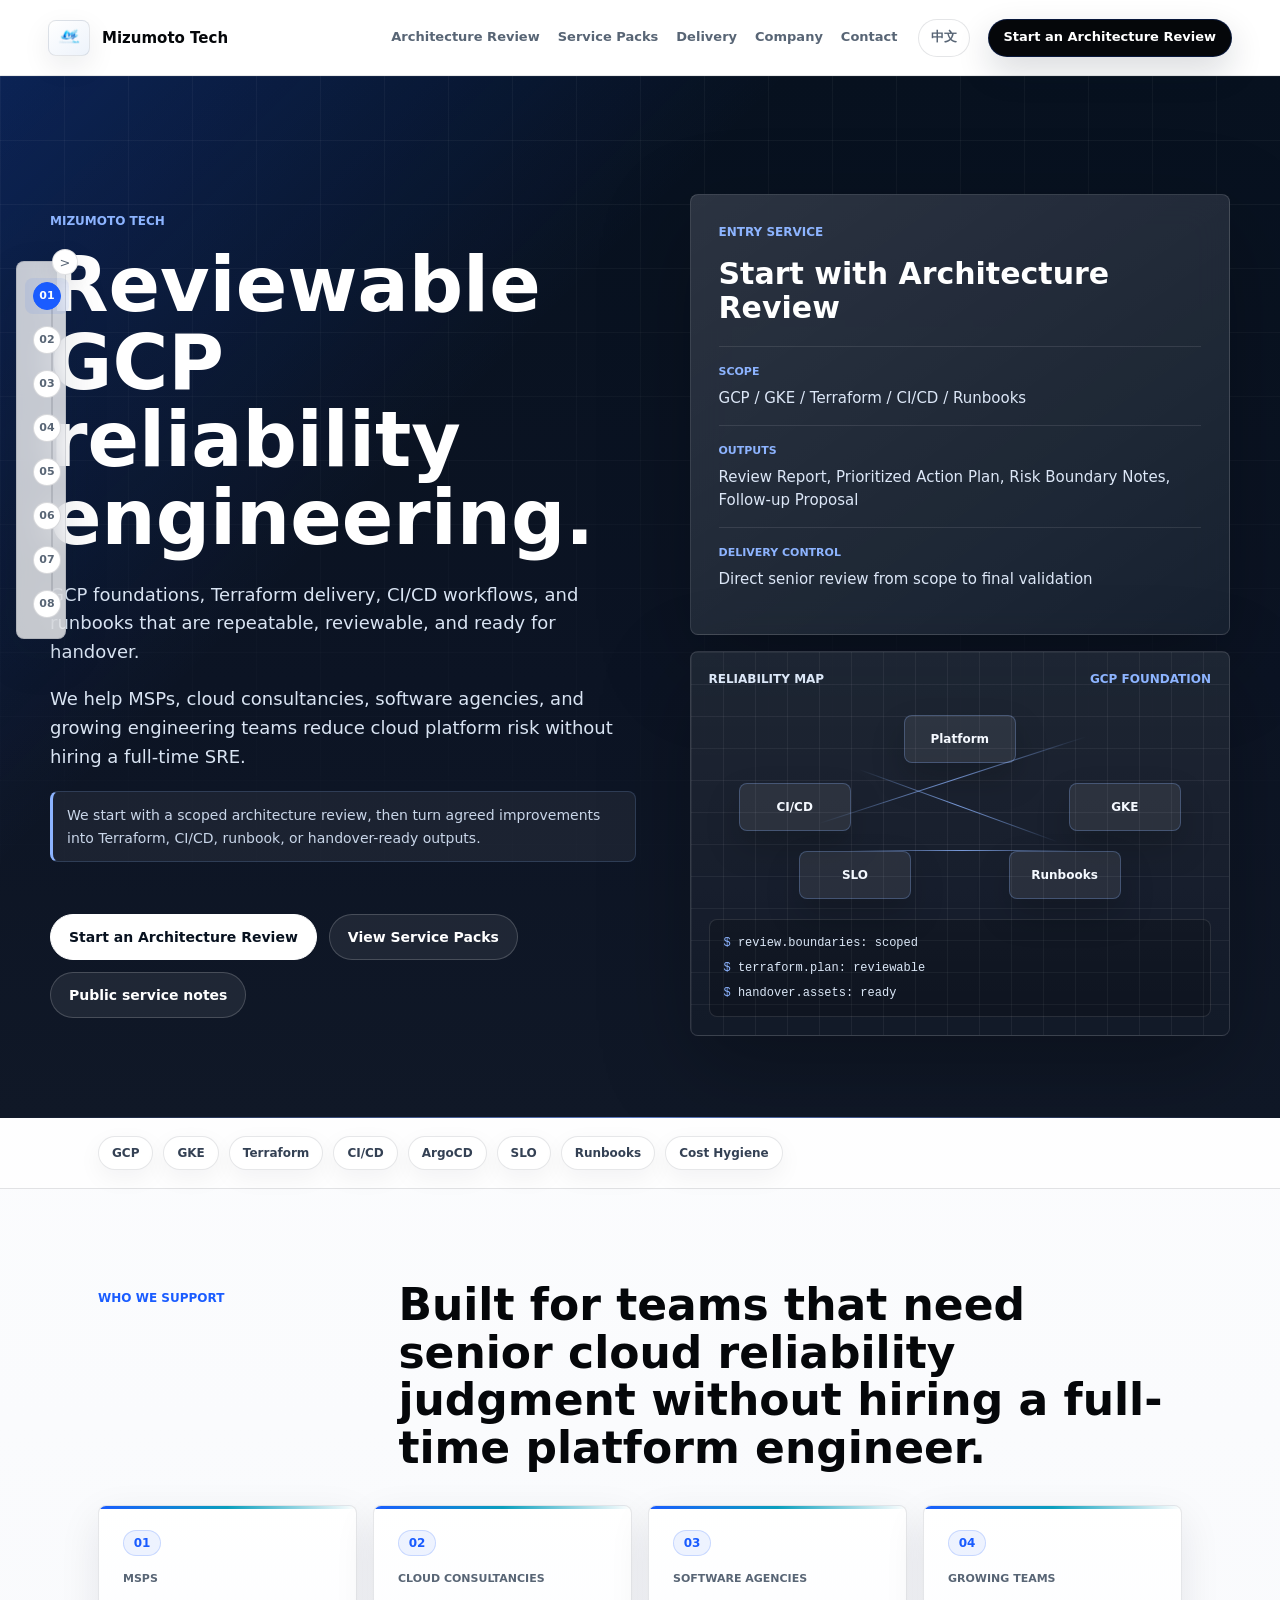
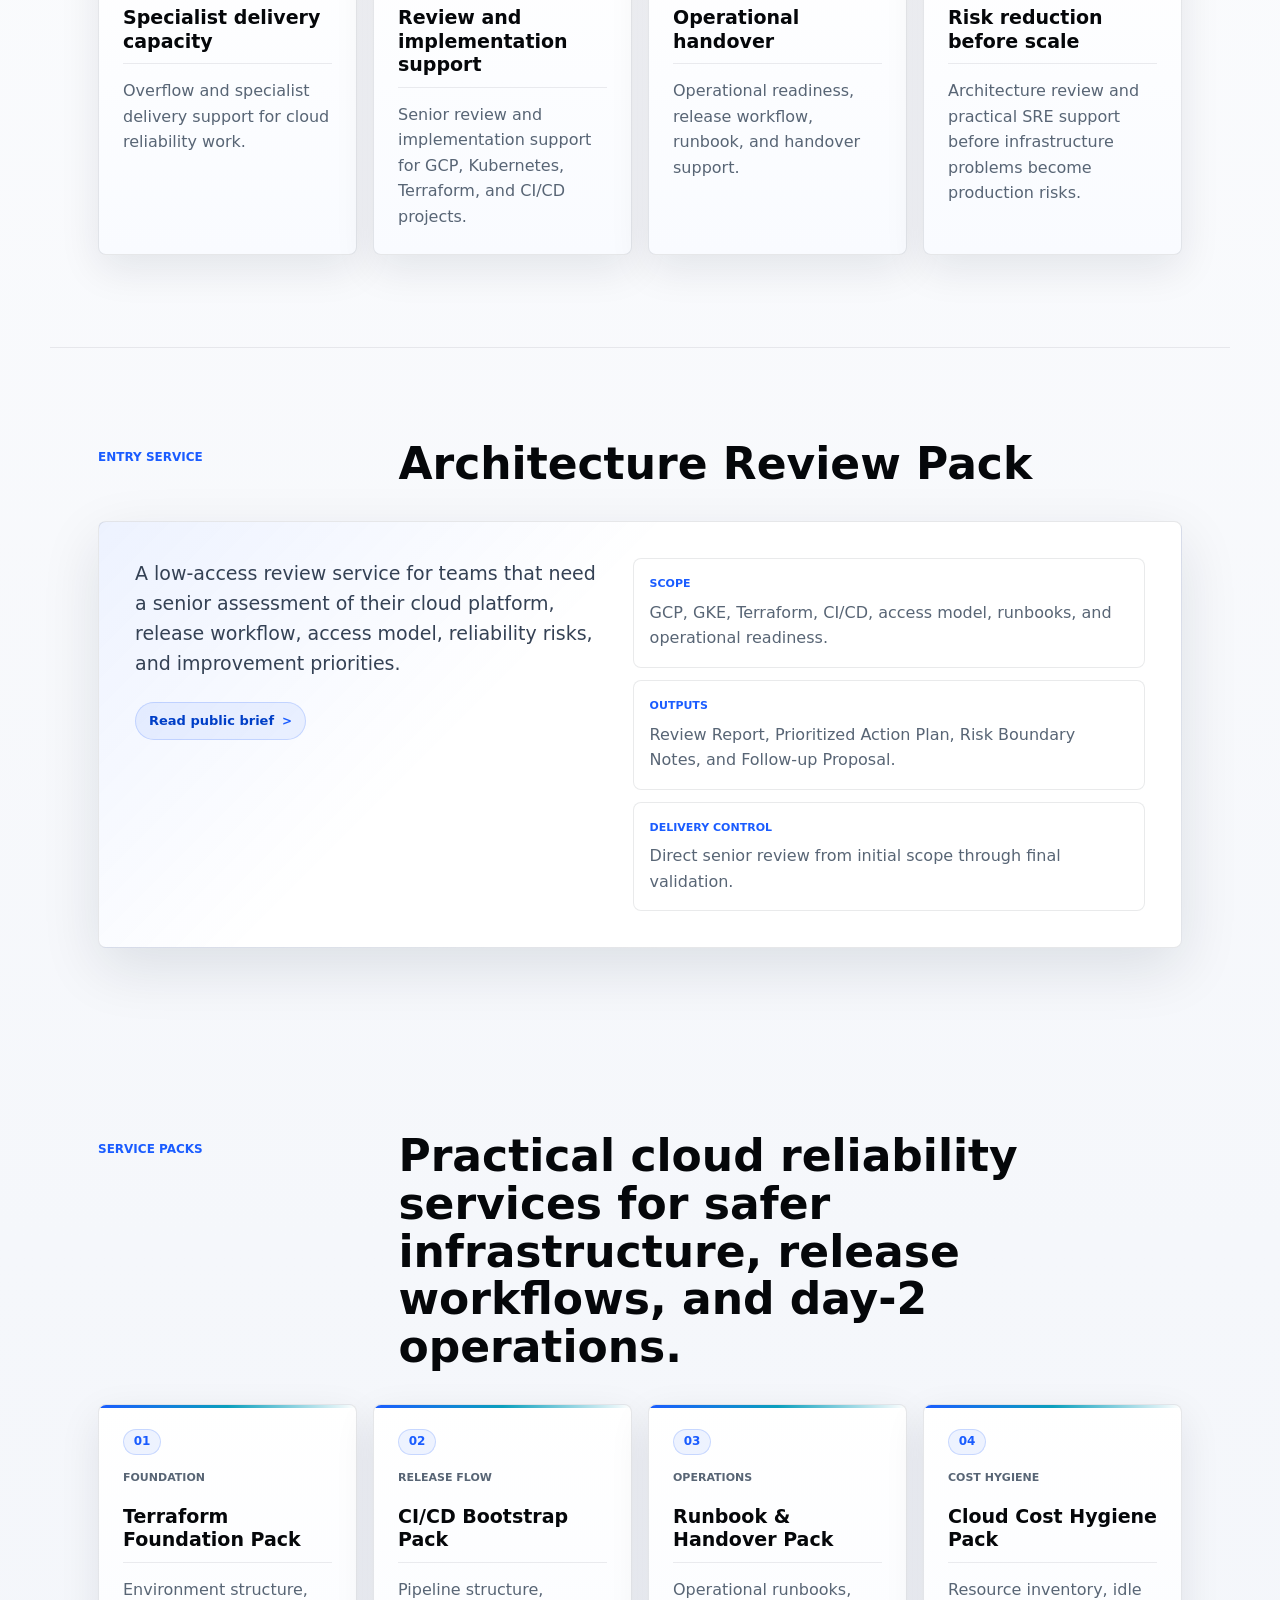
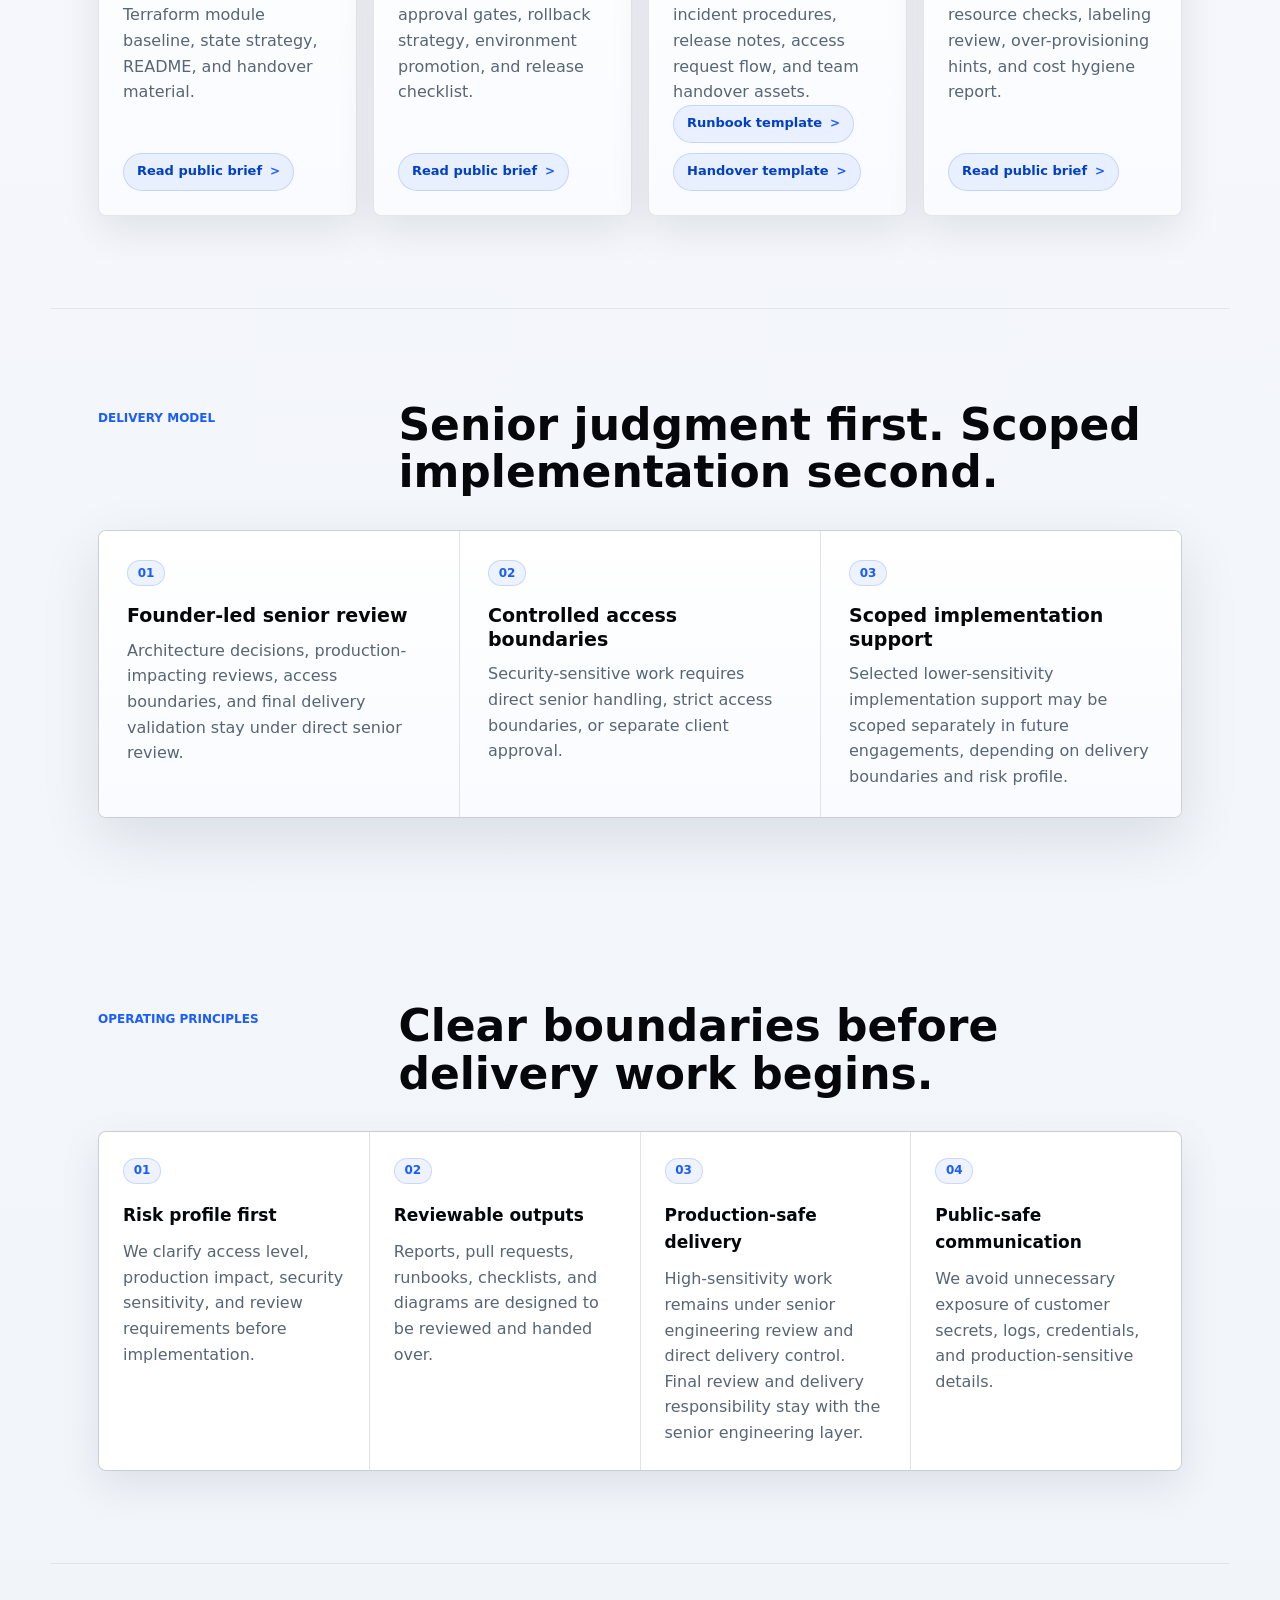
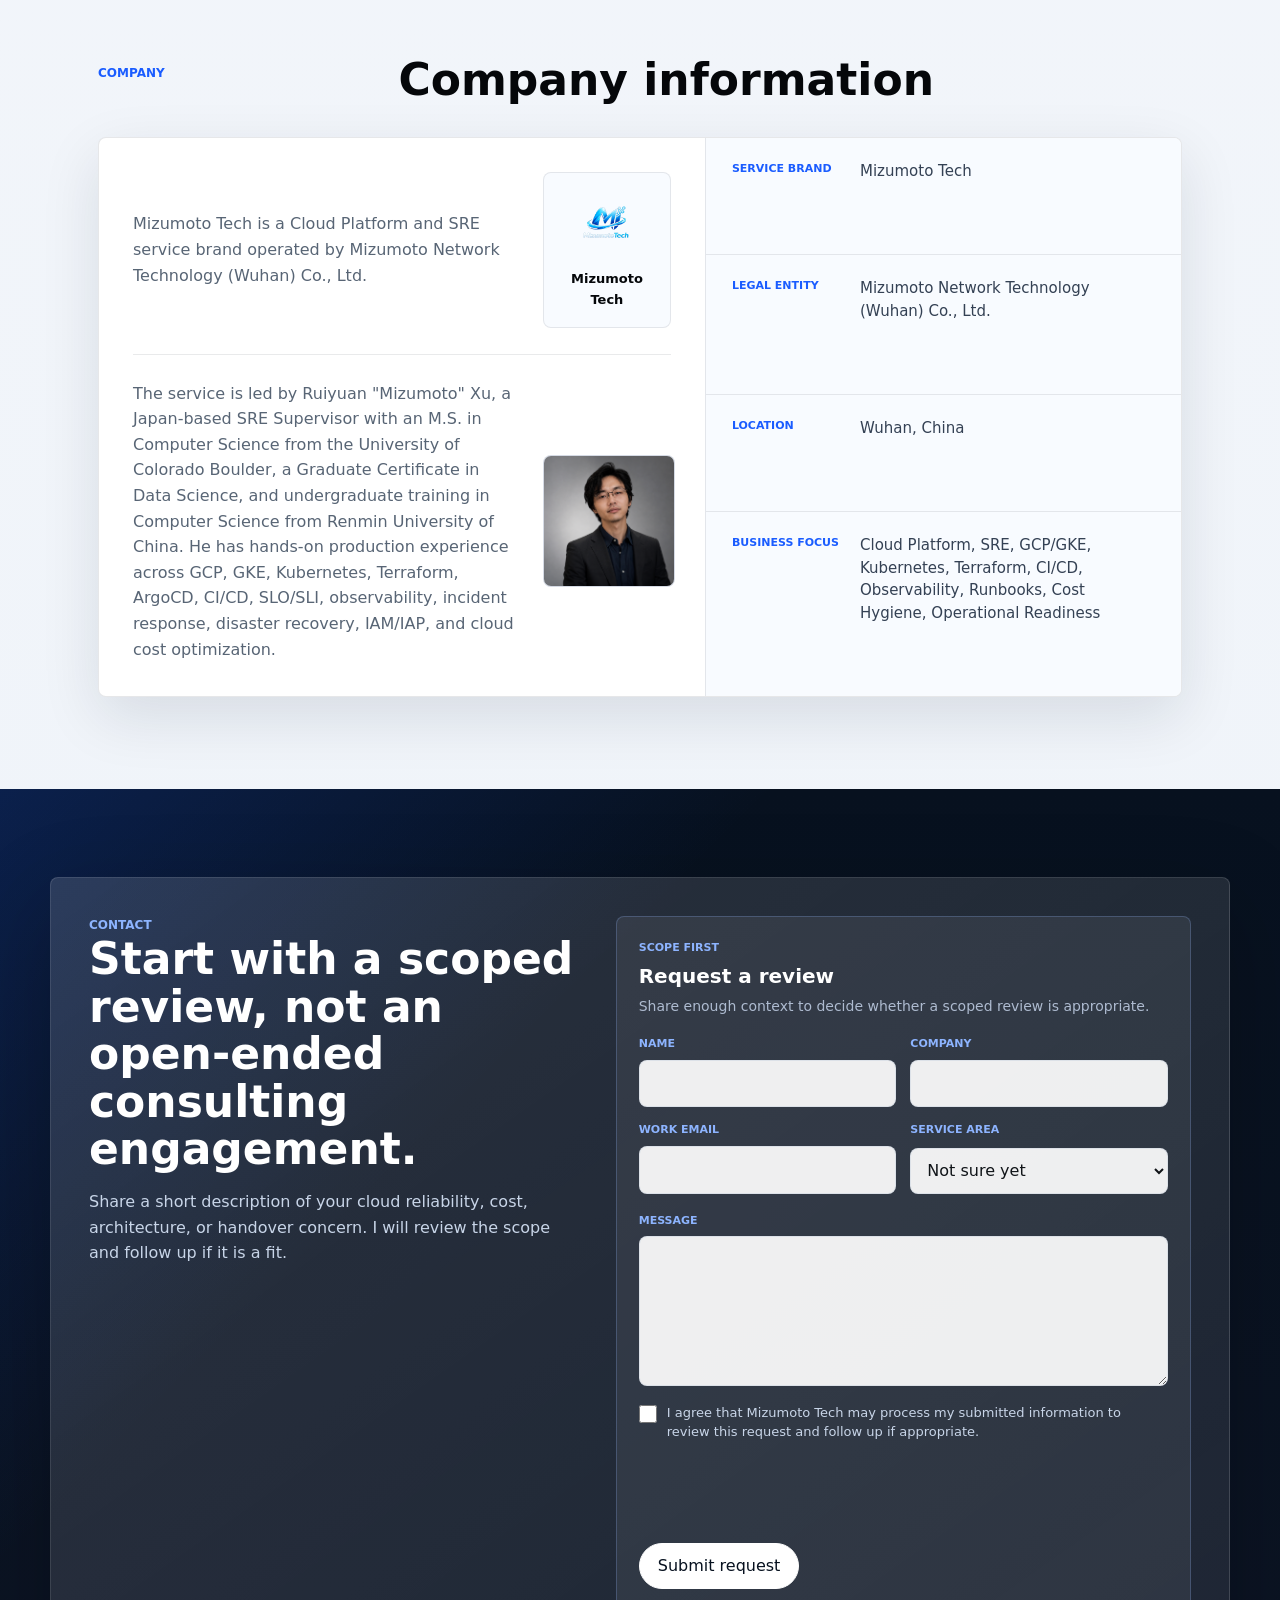
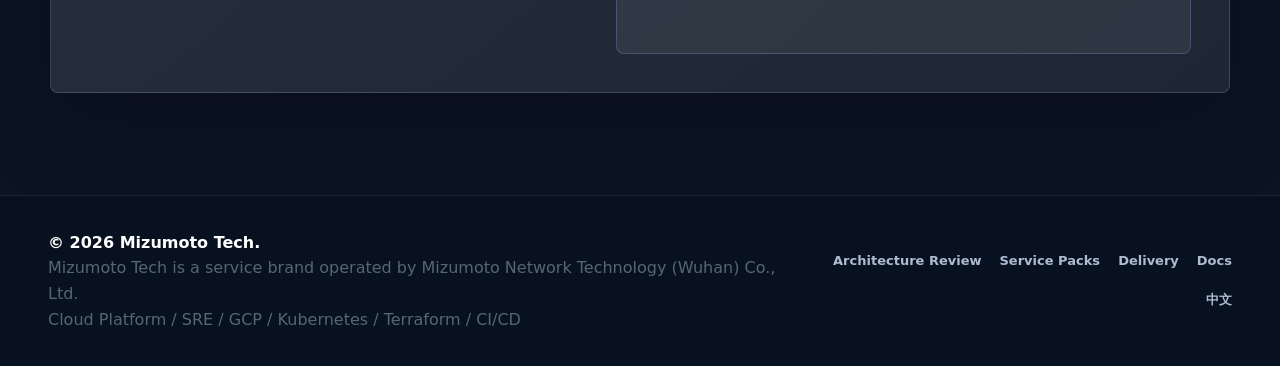
==== commit 5ae216ea: "Checkpoint 007A - Contact Success Dialog and Privacy Consent Copy" ====
--- a/index.html
+++ b/index.html
@@ -475,7 +475,7 @@
             </div>
             <div class="contact-consent">
               <input id="contact-consent" name="consent" type="checkbox" required>
-              <label for="contact-consent">I understand this request will be reviewed for scope fit before any engagement starts.</label>
+              <label for="contact-consent">I agree that Mizumoto Tech may process my submitted information to review this request and follow up if appropriate.</label>
             </div>
             <div class="contact-turnstile">
               <div class="cf-turnstile" data-sitekey="0x4AAAAAADslGqz8lpWh-Kw8"></div>
@@ -513,6 +513,16 @@
       <img src="assets/pic/avatar_03_study_square.jpg" alt="Ruiyuan Mizumoto Xu">
     </dialog>
 
+    <dialog class="contact-success-dialog" data-contact-success-dialog aria-labelledby="contact-success-title" aria-describedby="contact-success-body">
+      <div class="contact-success-card">
+        <h2 id="contact-success-title">Request received</h2>
+        <p id="contact-success-body">Your request has been received. I will review the scope and follow up if it is a fit.</p>
+        <div class="contact-success-actions">
+          <button class="button primary contact-success-close" type="button" data-contact-success-close>OK</button>
+        </div>
+      </div>
+    </dialog>
+
     <div class="contact-submit-overlay" data-contact-submit-overlay aria-hidden="true">
       <div class="contact-submit-card" role="status" aria-live="polite" aria-atomic="true">
         <span class="contact-submit-spinner" aria-hidden="true"></span>
@@ -619,6 +629,49 @@
         photoDialog.addEventListener('click', (event) => {
           if (event.target === photoDialog) {
             photoDialog.close();
+          }
+        });
+      }
+
+      const contactSuccessDialog = document.querySelector('[data-contact-success-dialog]');
+      const contactSuccessClose = document.querySelector('[data-contact-success-close]');
+      const closeContactSuccessDialog = () => {
+        if (!contactSuccessDialog) {
+          return;
+        }
+        if (typeof contactSuccessDialog.close === 'function') {
+          contactSuccessDialog.close();
+        } else {
+          contactSuccessDialog.removeAttribute('open');
+          contactSuccessDialog.removeAttribute('aria-modal');
+        }
+      };
+      const showContactSuccessDialog = () => {
+        if (!contactSuccessDialog) {
+          return;
+        }
+        try {
+          if (typeof contactSuccessDialog.showModal === 'function') {
+            if (!contactSuccessDialog.open) {
+              contactSuccessDialog.showModal();
+            }
+          } else {
+            contactSuccessDialog.setAttribute('open', '');
+            contactSuccessDialog.setAttribute('aria-modal', 'true');
+            if (contactSuccessClose) {
+              contactSuccessClose.focus();
+            }
+          }
+        } catch {
+          contactSuccessDialog.setAttribute('open', '');
+        }
+      };
+
+      if (contactSuccessDialog && contactSuccessClose) {
+        contactSuccessClose.addEventListener('click', closeContactSuccessDialog);
+        contactSuccessDialog.addEventListener('click', (event) => {
+          if (event.target === contactSuccessDialog) {
+            closeContactSuccessDialog();
           }
         });
       }
@@ -712,6 +765,7 @@
               if (submit) {
                 submit.textContent = form.dataset.submittedLabel || 'Request submitted';
               }
+              showContactSuccessDialog();
             } else if (result.code === 'VALIDATION_ERROR') {
               status.textContent = form.dataset.validationMessage || result.message;
             } else if (result.code === 'TURNSTILE_VALIDATION_FAILED') {
--- a/assets/css/site.css
+++ b/assets/css/site.css
@@ -1412,6 +1412,53 @@
   }
 }
 
+.contact-success-dialog {
+  width: min(92vw, 440px);
+  padding: 0;
+  border: 1px solid rgba(16, 24, 40, 0.12);
+  border-radius: var(--radius);
+  background: #ffffff;
+  box-shadow: var(--shadow-card);
+  color: var(--ink-strong);
+}
+
+.contact-success-dialog::backdrop {
+  background: rgba(7, 17, 31, 0.52);
+  backdrop-filter: blur(8px);
+}
+
+.contact-success-card {
+  display: grid;
+  gap: 14px;
+  padding: 28px;
+}
+
+.contact-success-card h2 {
+  margin: 0;
+  color: var(--ink-strong);
+  font-size: 22px;
+  line-height: 1.25;
+}
+
+.contact-success-card p {
+  margin: 0;
+  color: var(--muted-strong);
+  font-size: 15px;
+  line-height: 1.65;
+}
+
+.contact-success-actions {
+  display: flex;
+  justify-content: flex-end;
+  padding-top: 6px;
+}
+
+.contact-success-close {
+  min-width: 86px;
+  cursor: pointer;
+  font: inherit;
+}
+
 .site-footer {
   display: flex;
   align-items: center;
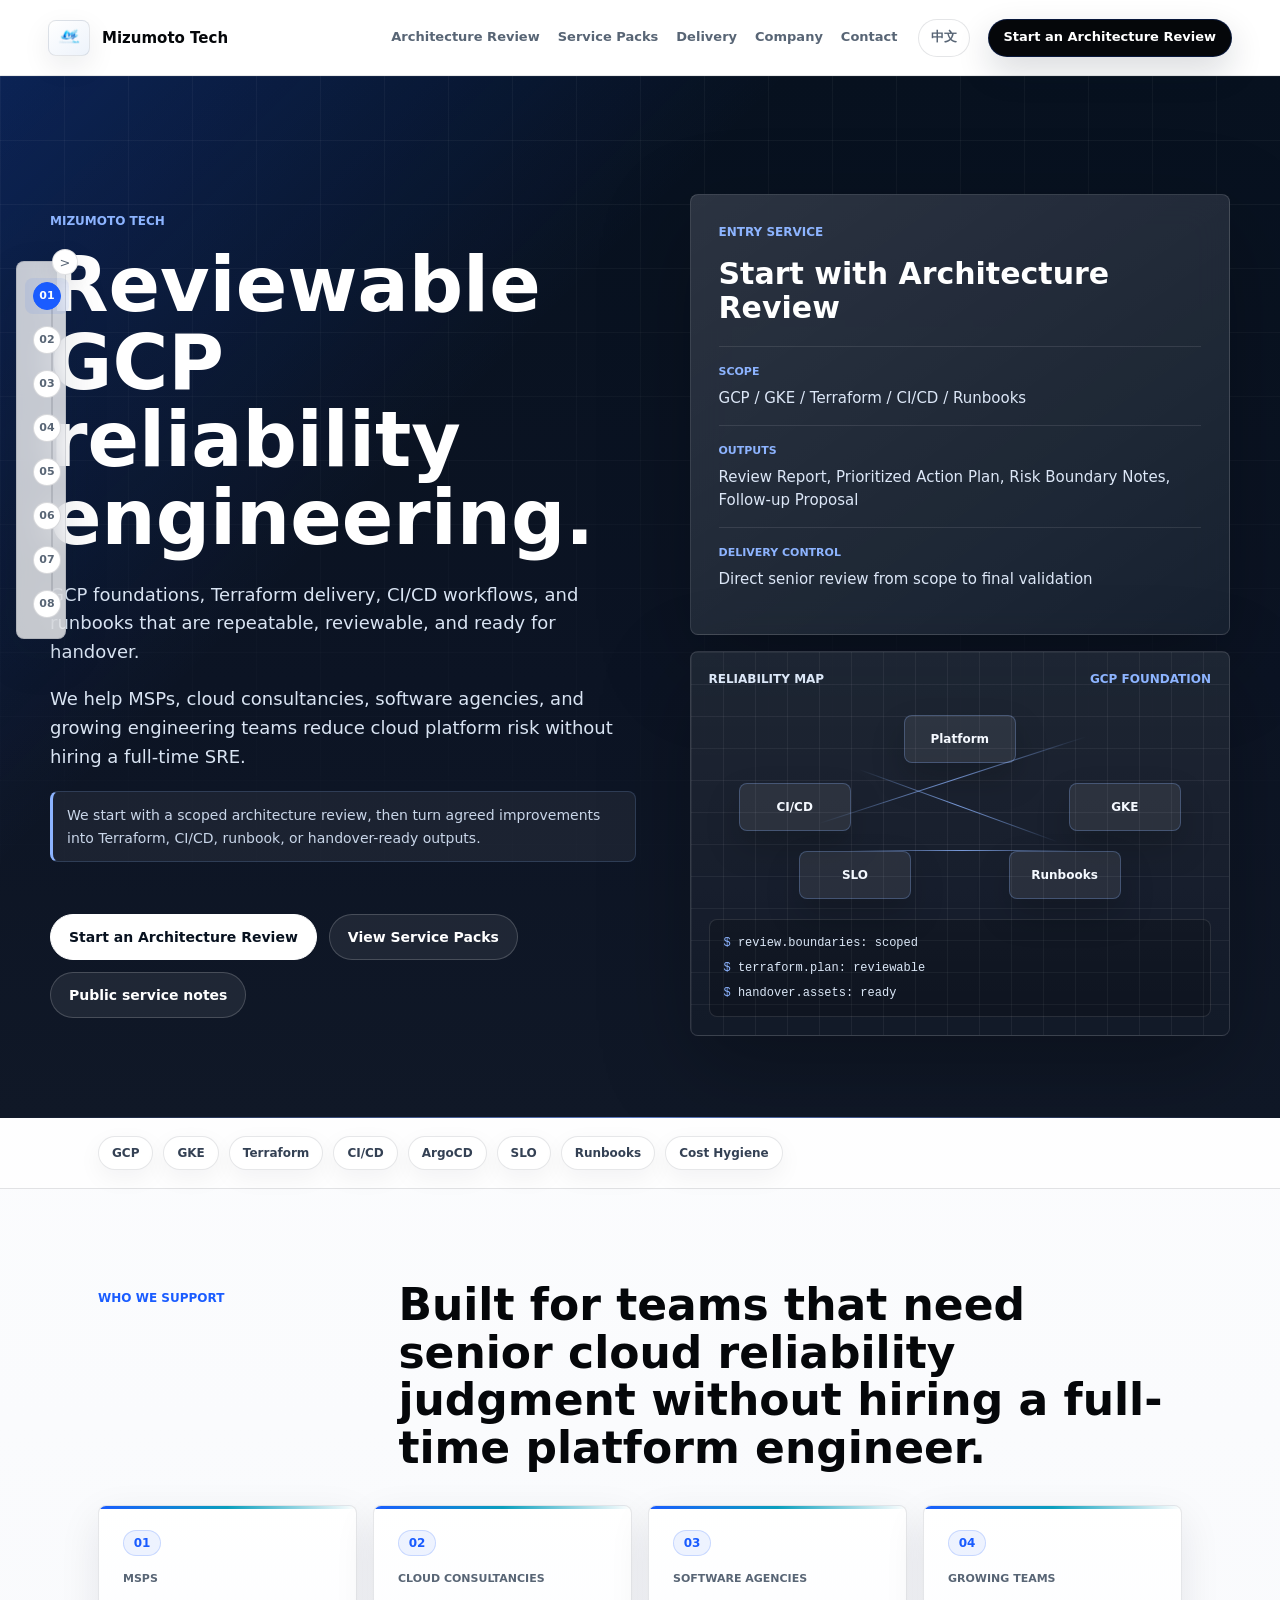
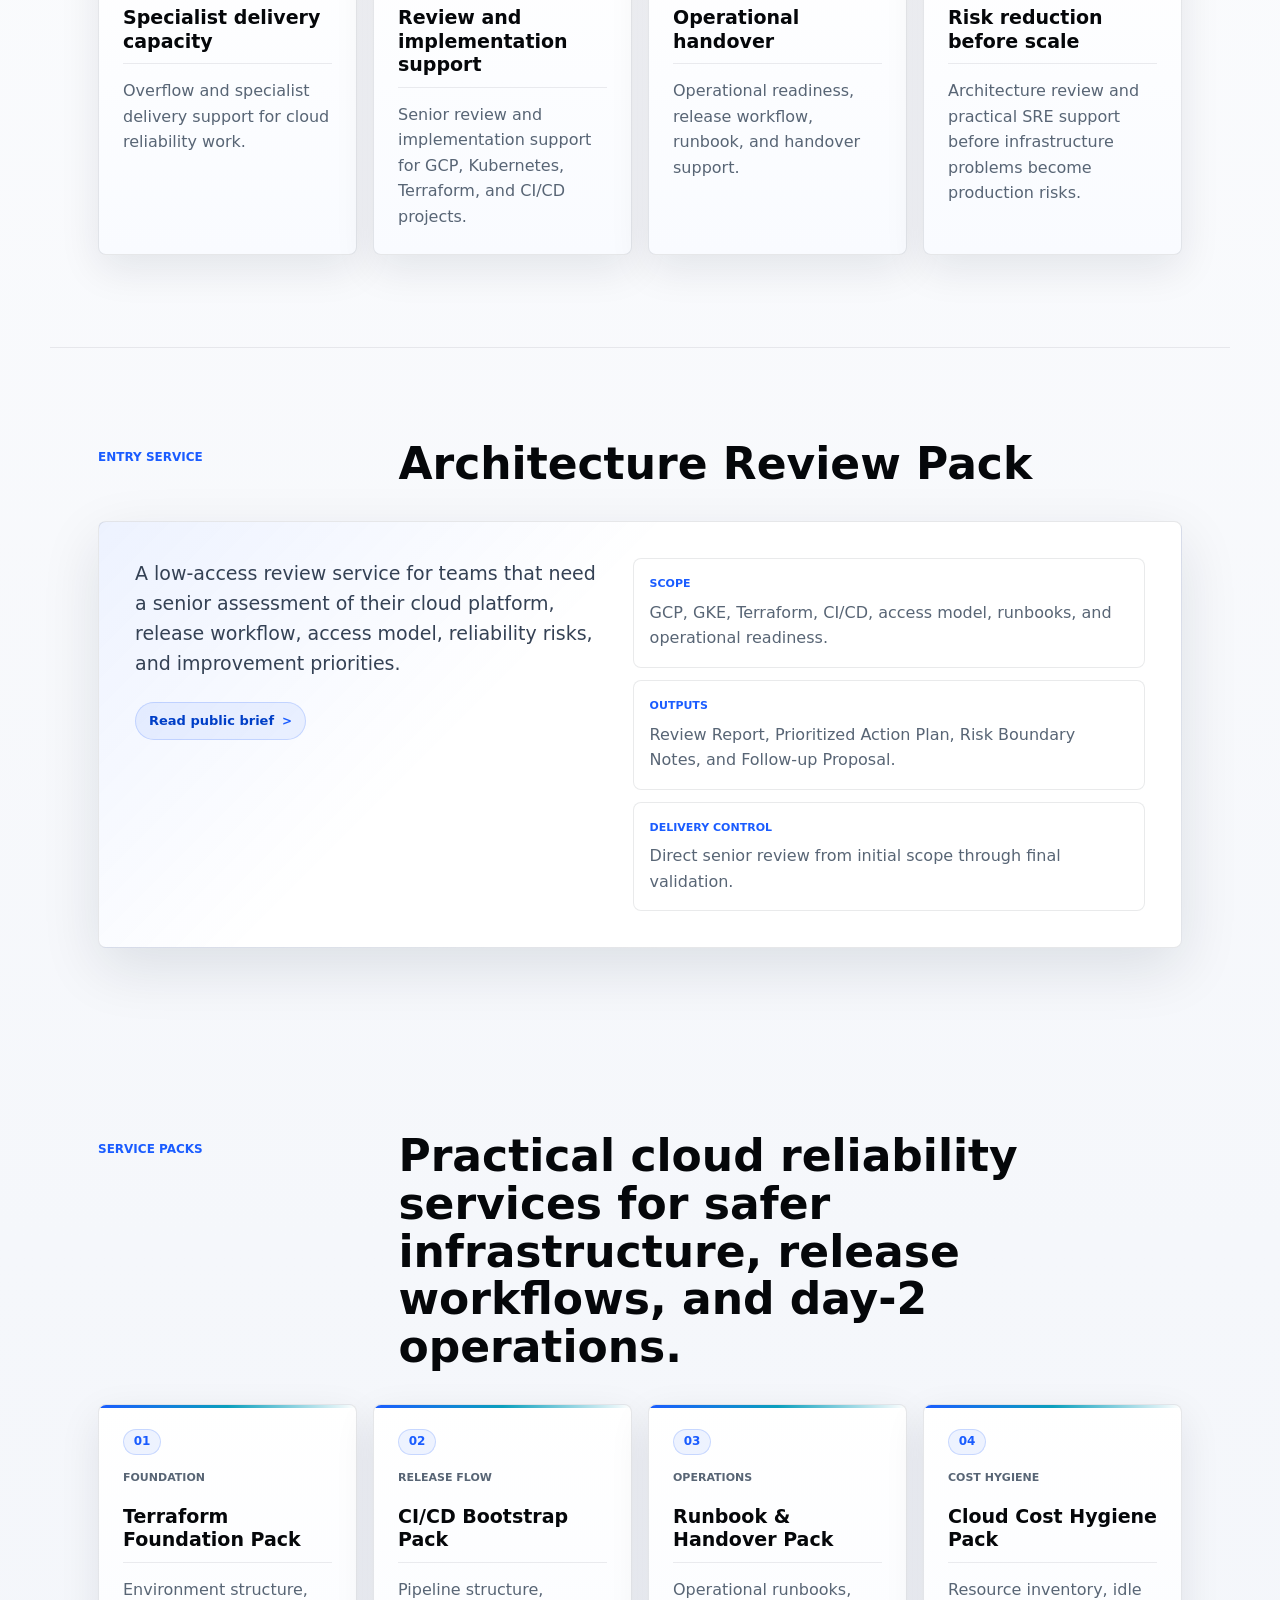
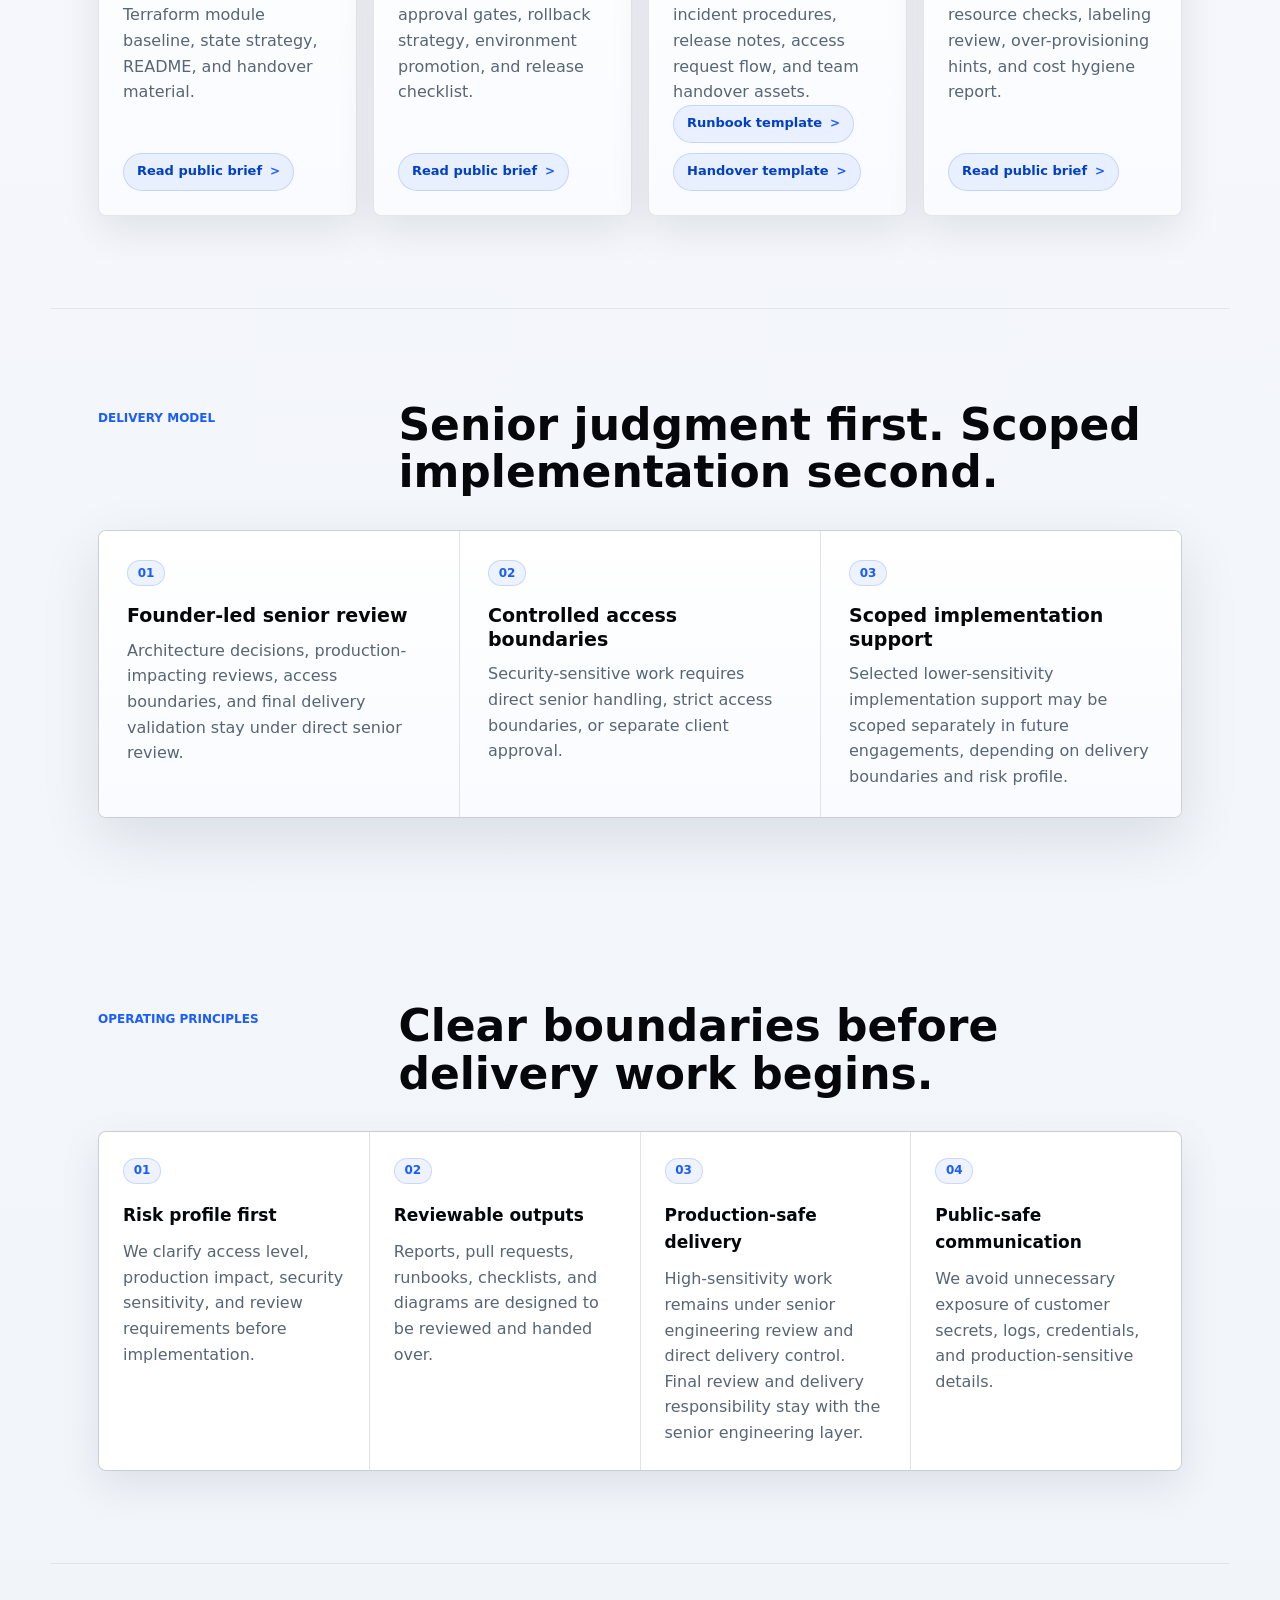
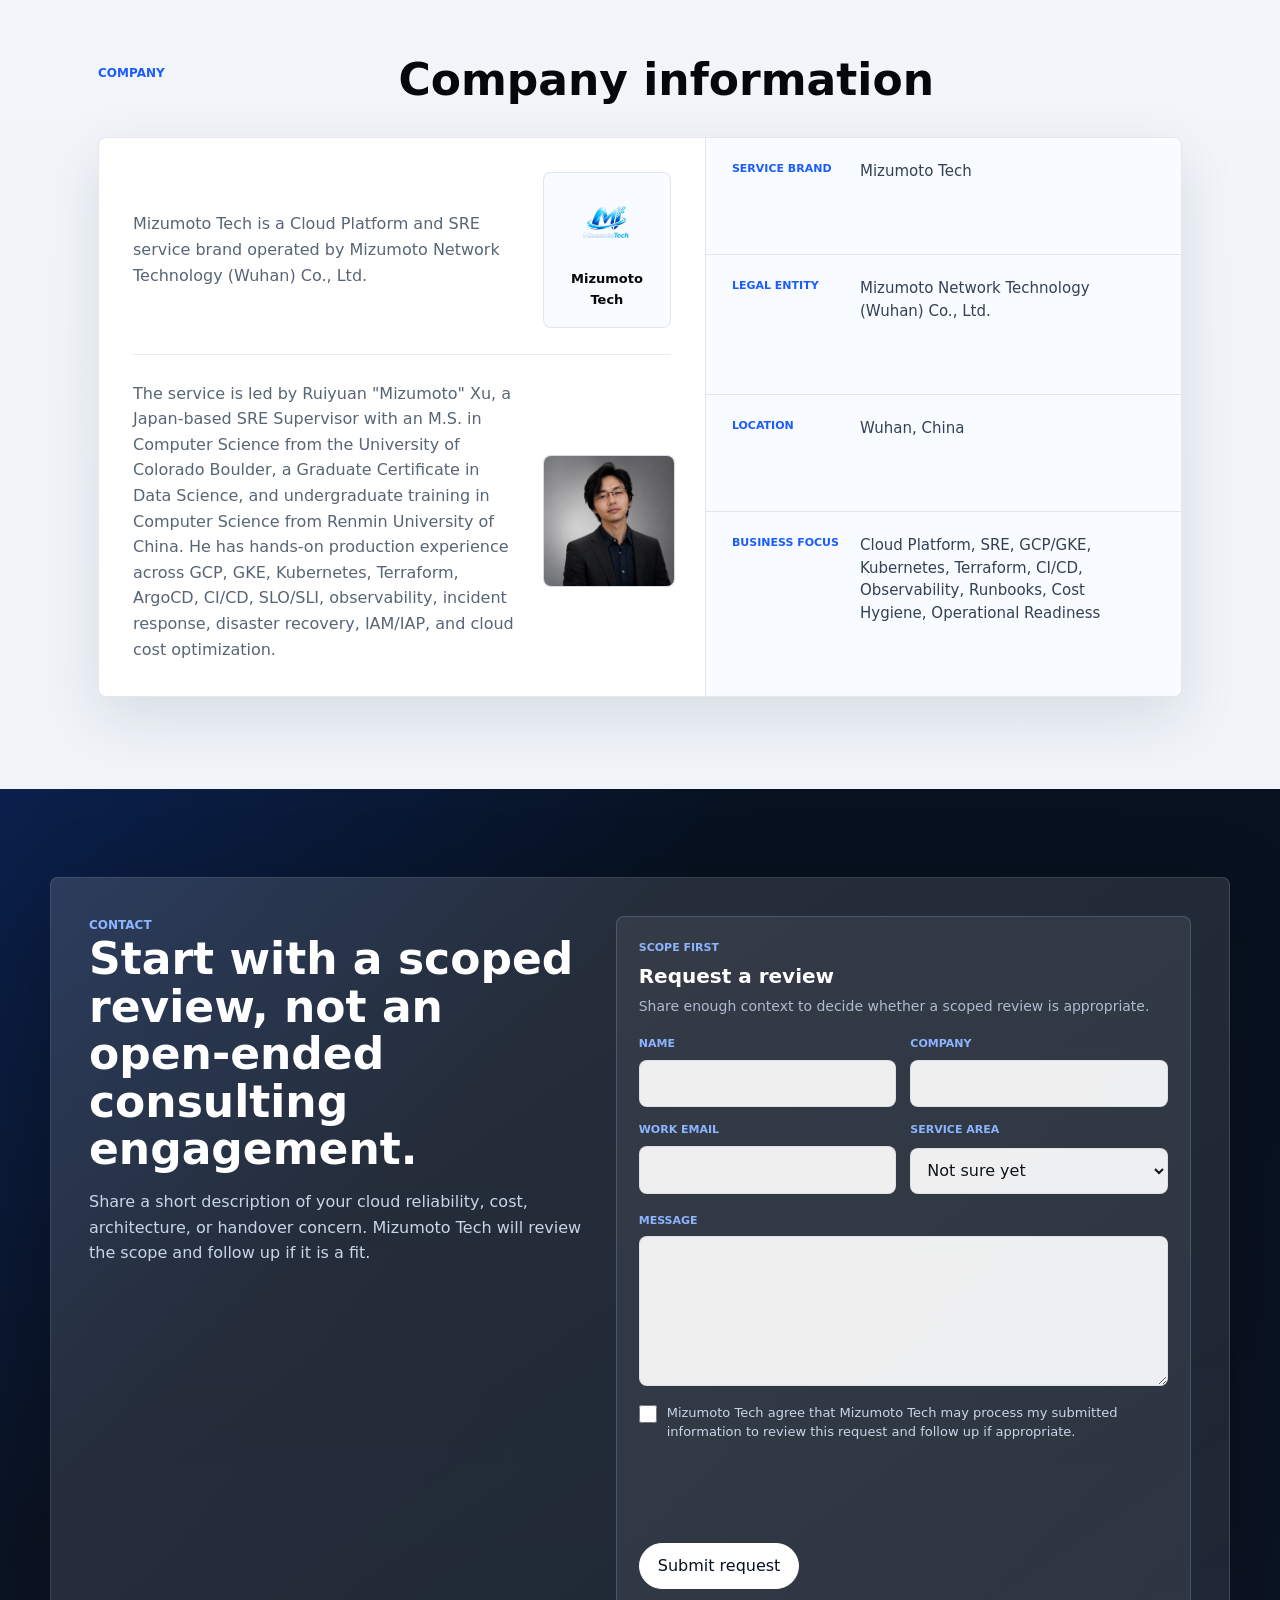
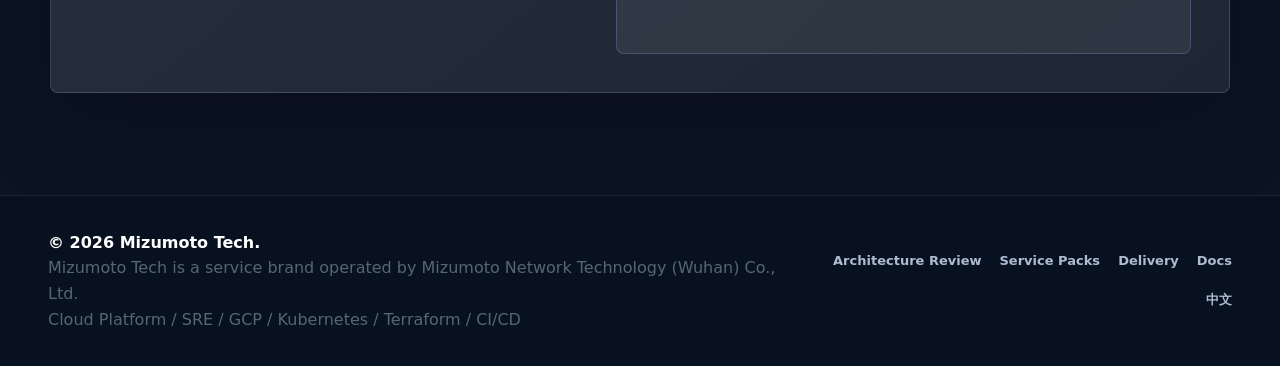
==== commit 2435de20: "Change I's to Mizumoto Tech" ====
--- a/index.html
+++ b/index.html
@@ -419,14 +419,14 @@
             <h2 id="contact-title">Start with a scoped review, not an open-ended consulting engagement.</h2>
             <p>
               Share a short description of your cloud reliability, cost,
-              architecture, or handover concern. I will review the scope and
+              architecture, or handover concern. Mizumoto Tech will review the scope and
               follow up if it is a fit.
             </p>
           </div>
           <form
             class="contact-form"
             data-contact-form
-            data-recorded-message="Your request has been received. I will review the scope and follow up if it is a fit."
+            data-recorded-message="Your request has been received. Mizumoto Tech will review the scope and follow up if it is a fit."
             data-validation-message="Please complete the required fields."
             data-turnstile-message="Human verification failed. Please try again."
             data-storage-message="Contact inquiry could not be recorded."
@@ -475,7 +475,7 @@
             </div>
             <div class="contact-consent">
               <input id="contact-consent" name="consent" type="checkbox" required>
-              <label for="contact-consent">I agree that Mizumoto Tech may process my submitted information to review this request and follow up if appropriate.</label>
+              <label for="contact-consent">Mizumoto Tech agree that Mizumoto Tech may process my submitted information to review this request and follow up if appropriate.</label>
             </div>
             <div class="contact-turnstile">
               <div class="cf-turnstile" data-sitekey="0x4AAAAAADslGqz8lpWh-Kw8"></div>
@@ -516,7 +516,7 @@
     <dialog class="contact-success-dialog" data-contact-success-dialog aria-labelledby="contact-success-title" aria-describedby="contact-success-body">
       <div class="contact-success-card">
         <h2 id="contact-success-title">Request received</h2>
-        <p id="contact-success-body">Your request has been received. I will review the scope and follow up if it is a fit.</p>
+        <p id="contact-success-body">Your request has been received. Mizumoto Tech will review the scope and follow up if it is a fit.</p>
         <div class="contact-success-actions">
           <button class="button primary contact-success-close" type="button" data-contact-success-close>OK</button>
         </div>
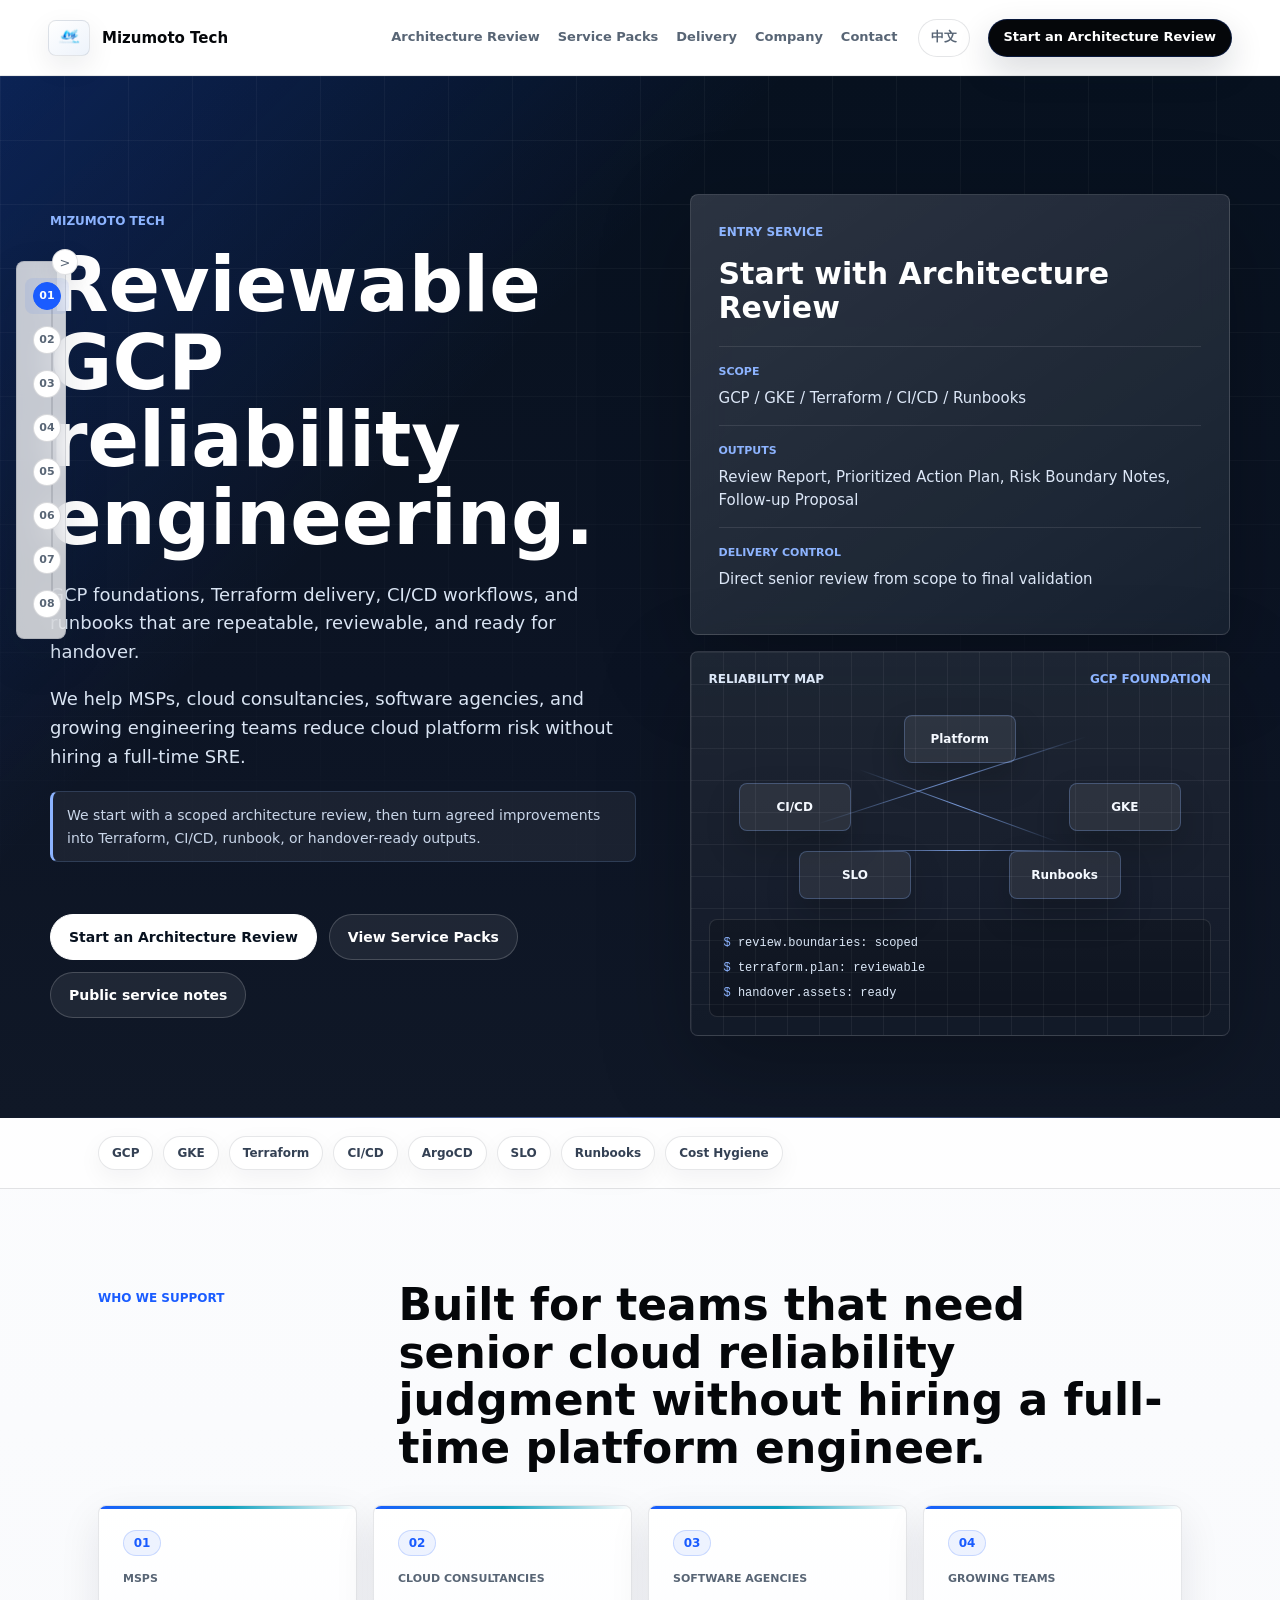
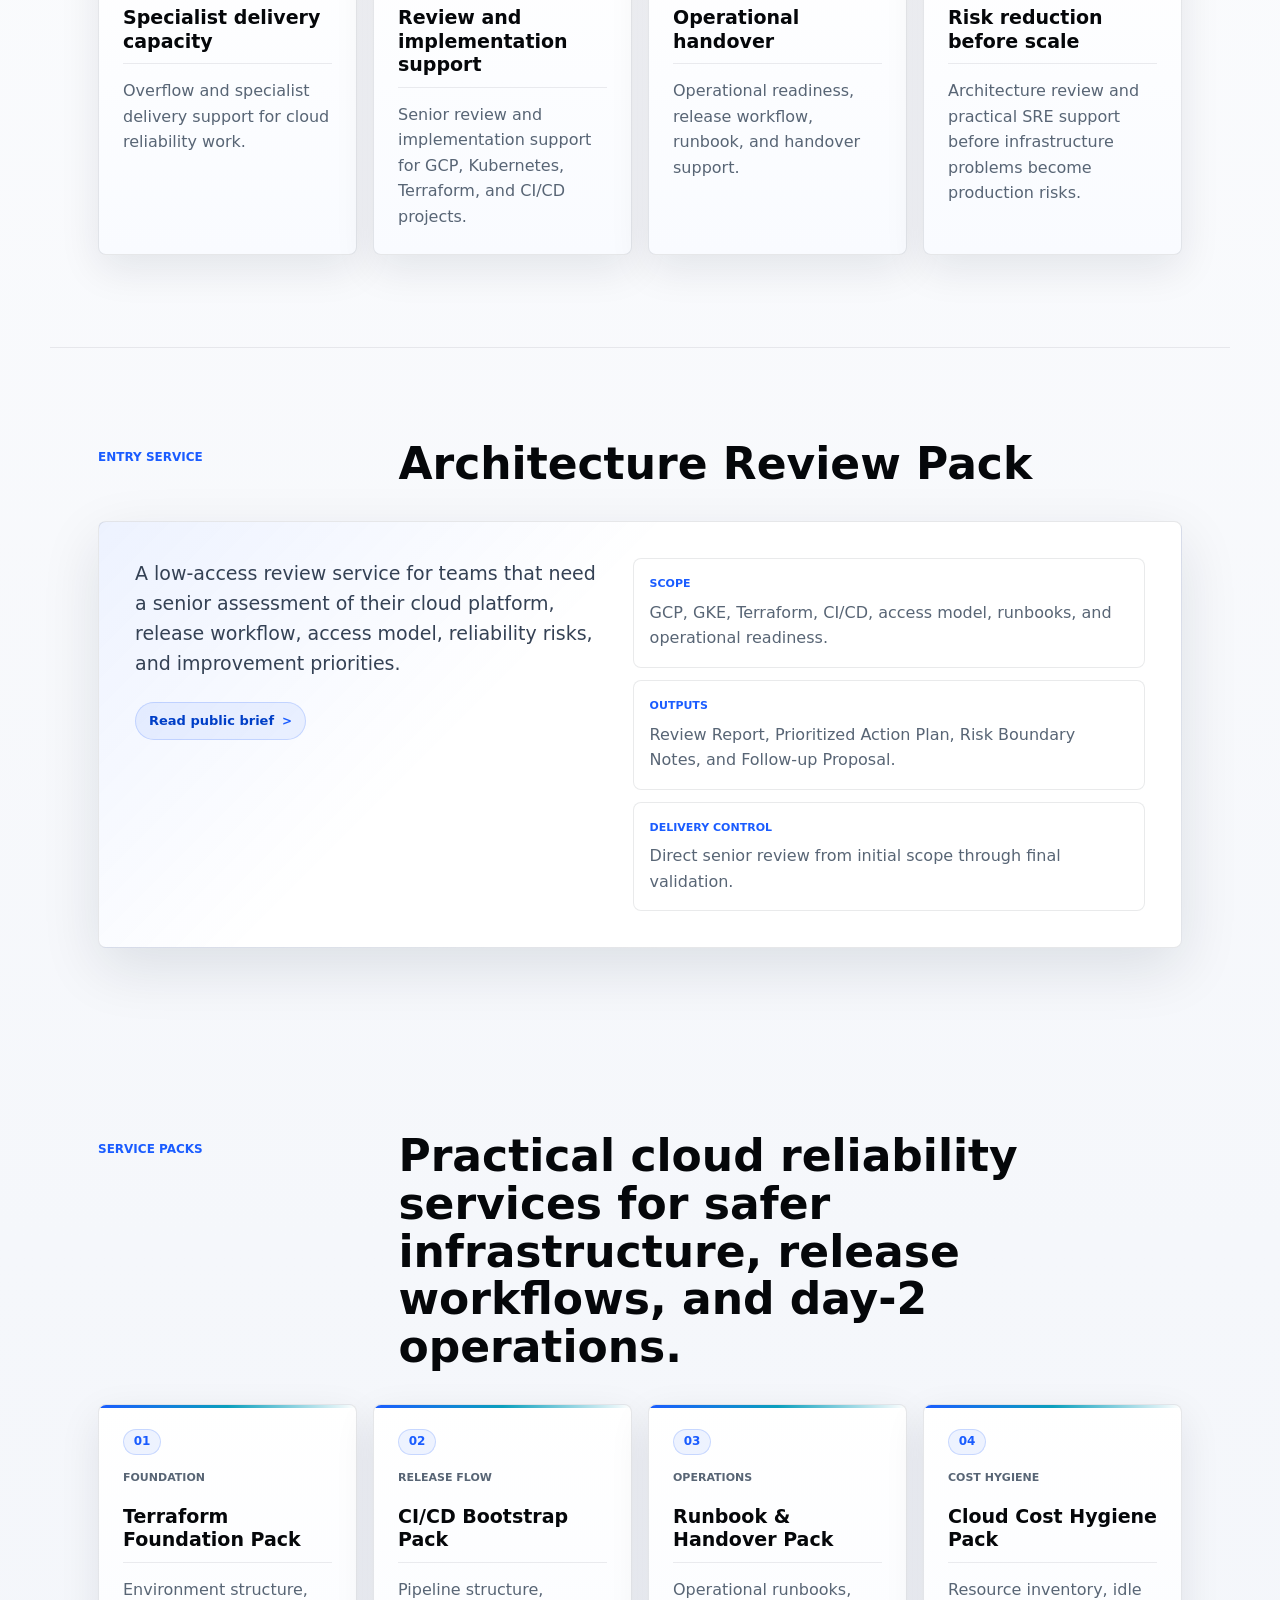
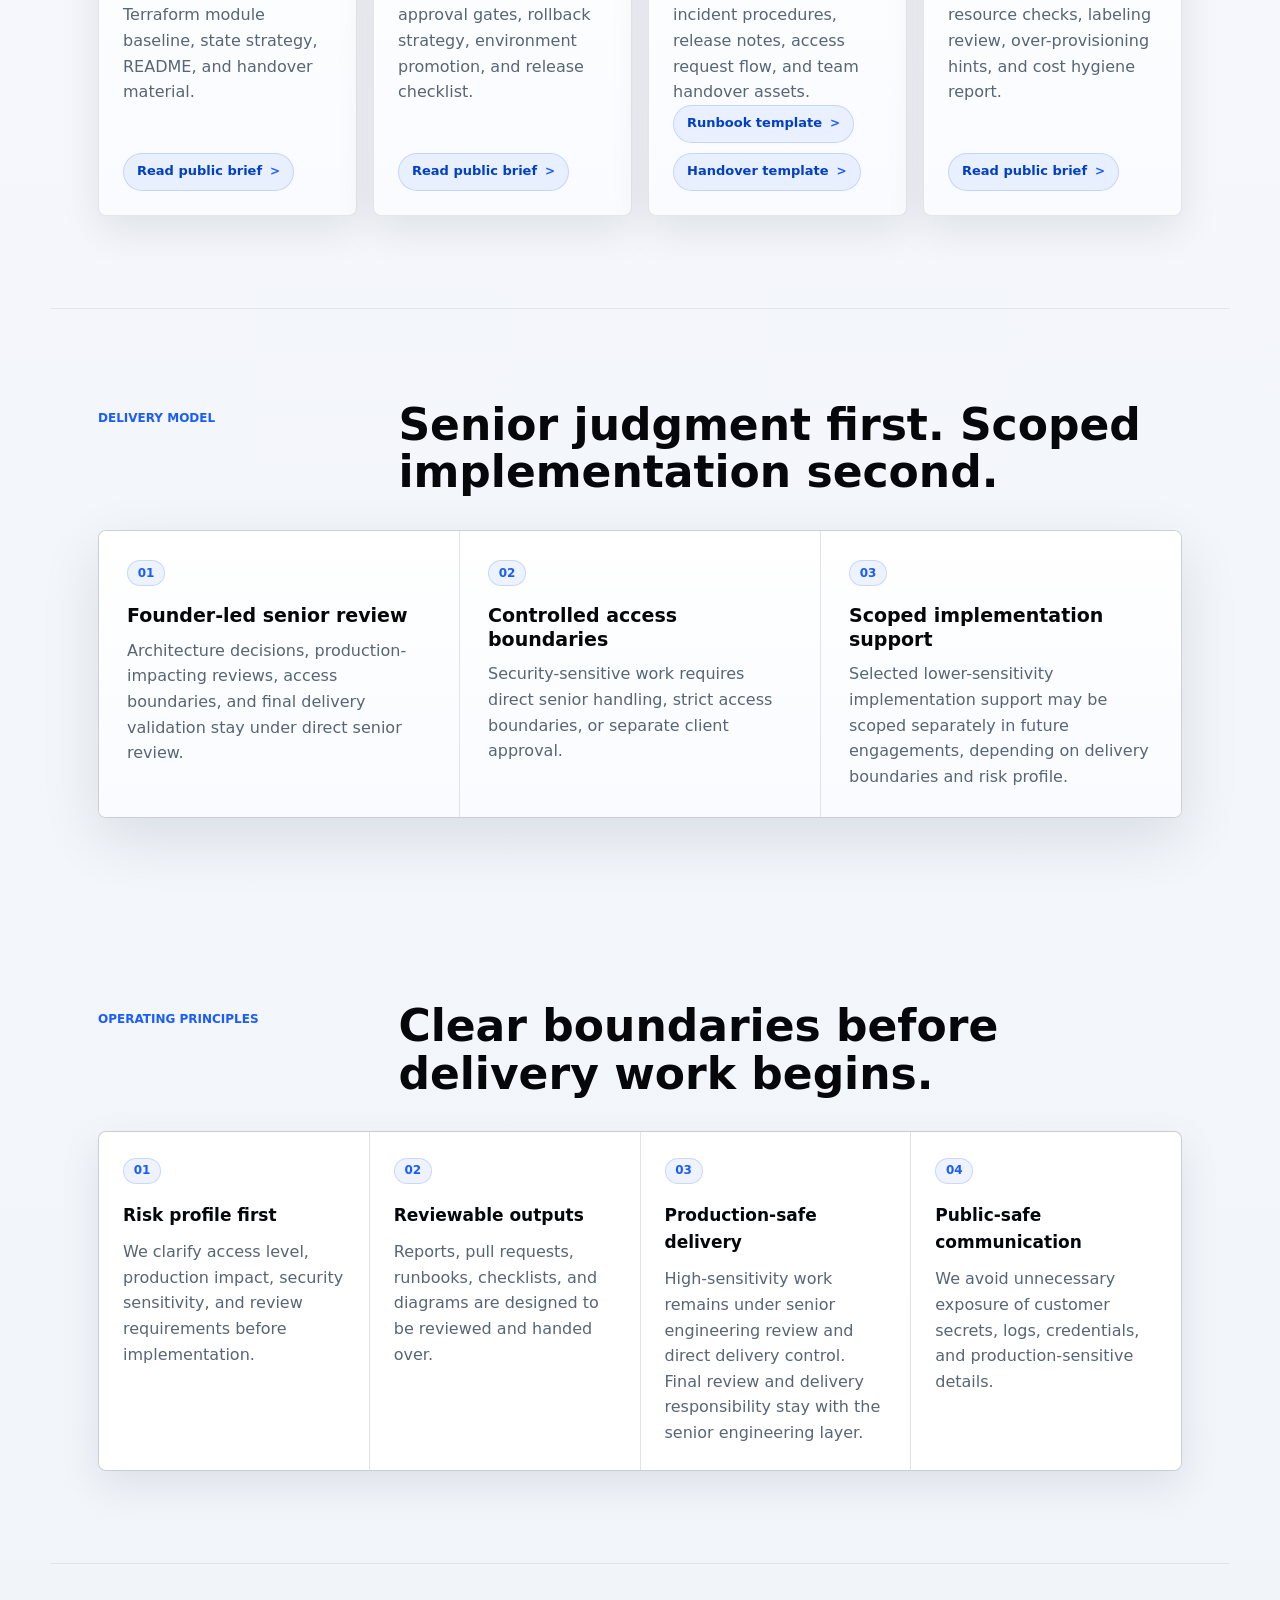
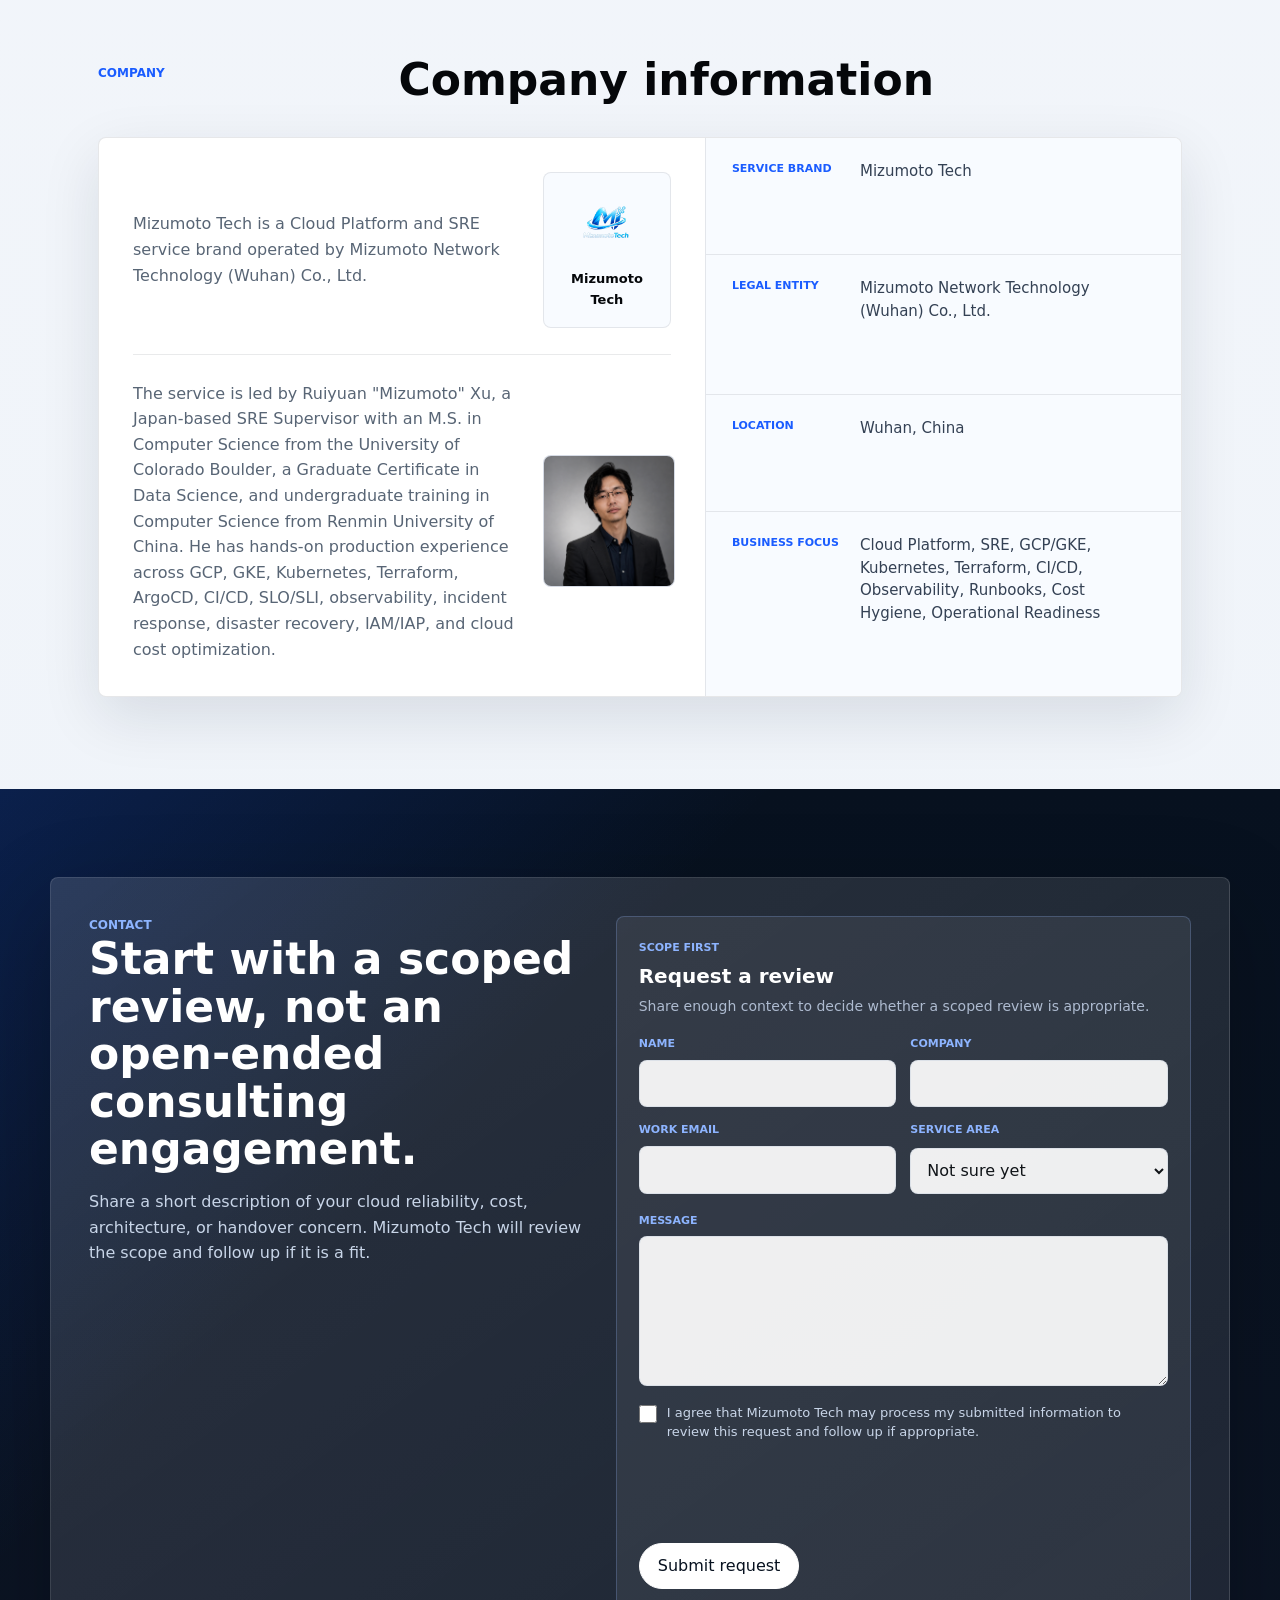
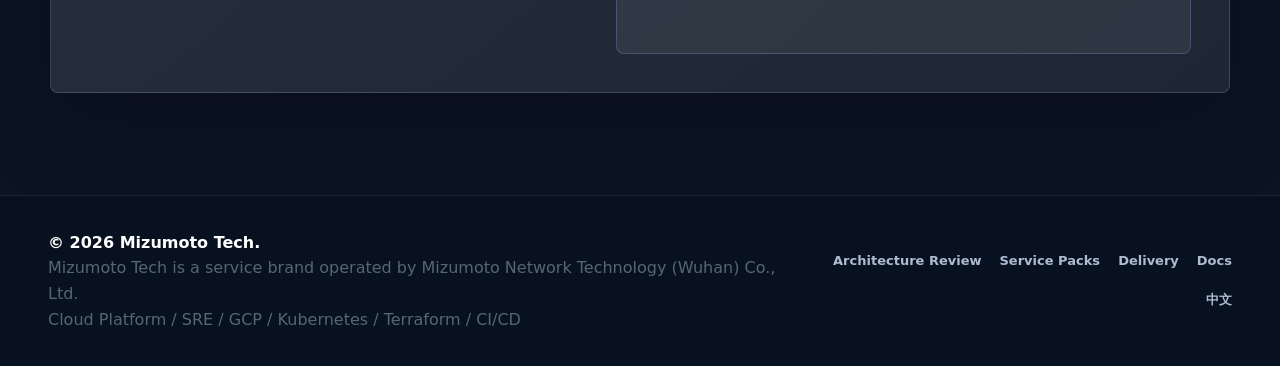
==== commit c47374c1: "typo" ====
--- a/index.html
+++ b/index.html
@@ -475,7 +475,7 @@
             </div>
             <div class="contact-consent">
               <input id="contact-consent" name="consent" type="checkbox" required>
-              <label for="contact-consent">Mizumoto Tech agree that Mizumoto Tech may process my submitted information to review this request and follow up if appropriate.</label>
+              <label for="contact-consent">I agree that Mizumoto Tech may process my submitted information to review this request and follow up if appropriate.</label>
             </div>
             <div class="contact-turnstile">
               <div class="cf-turnstile" data-sitekey="0x4AAAAAADslGqz8lpWh-Kw8"></div>
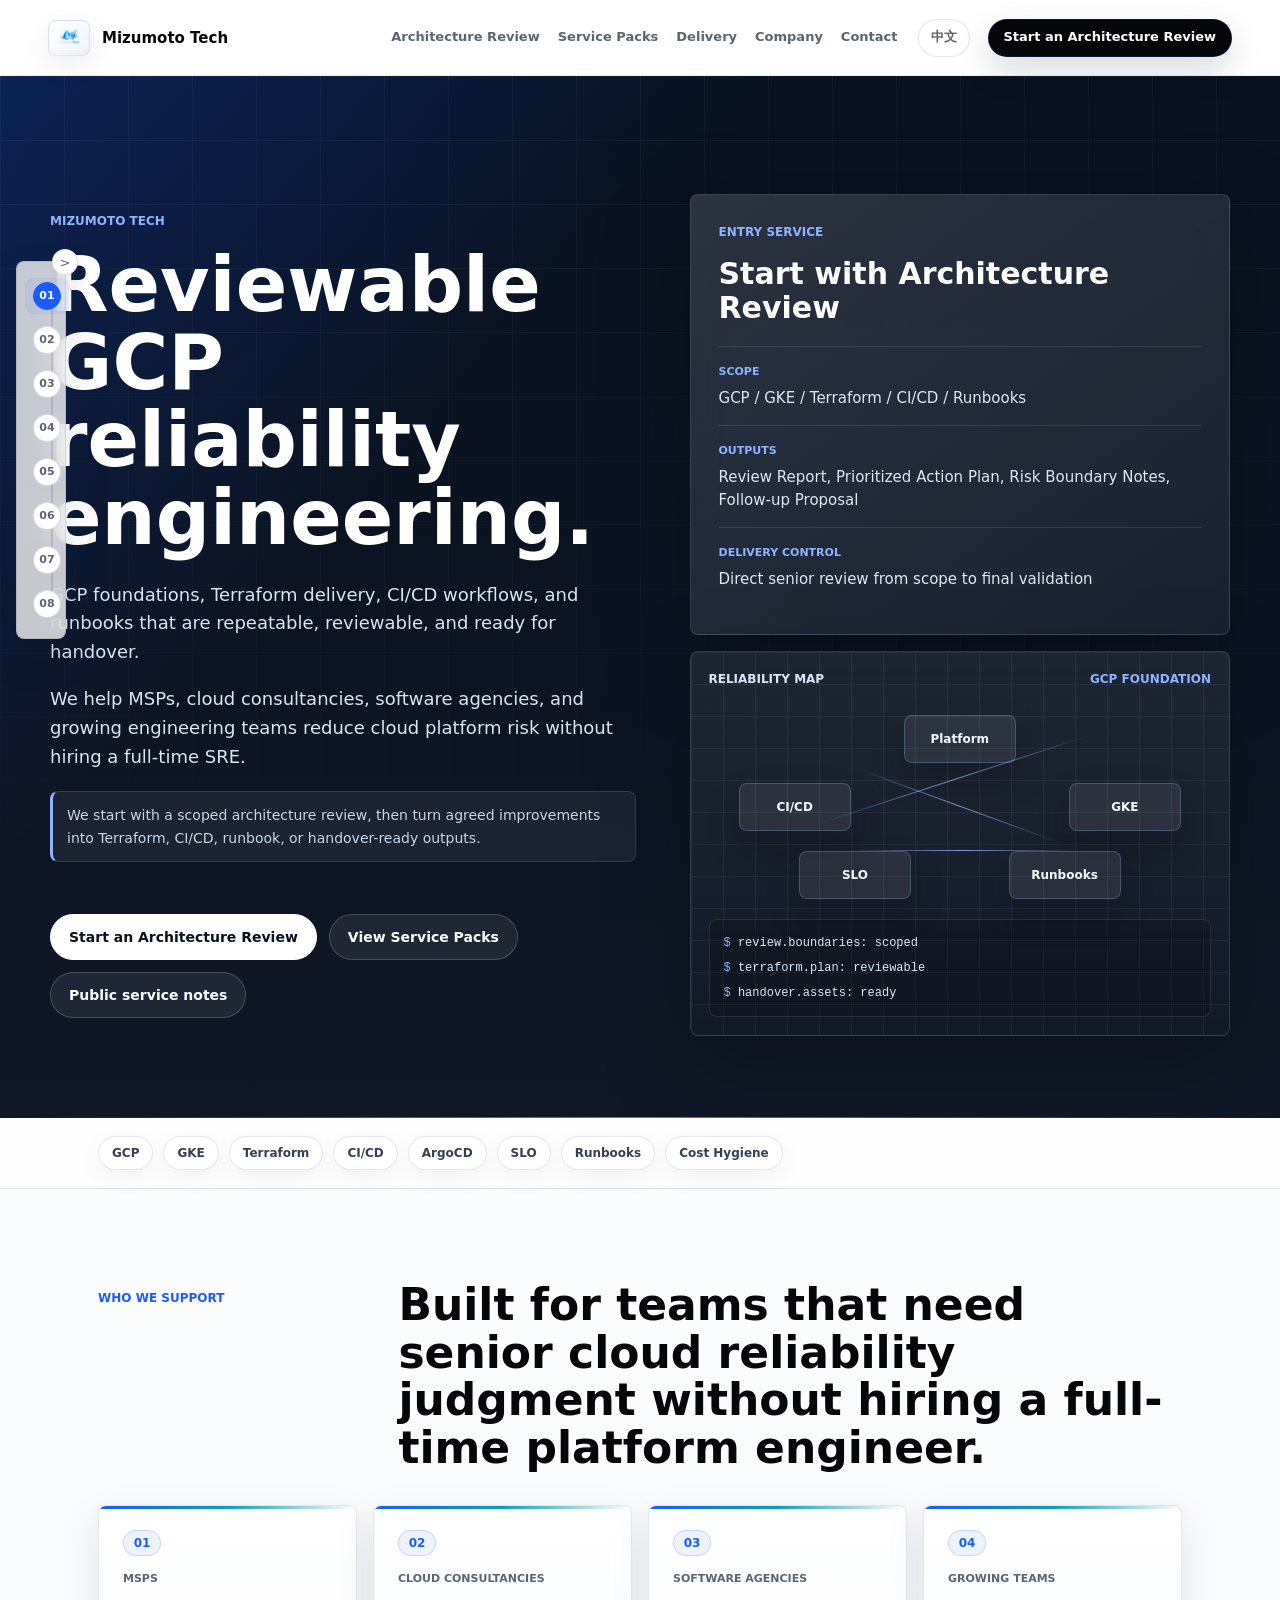
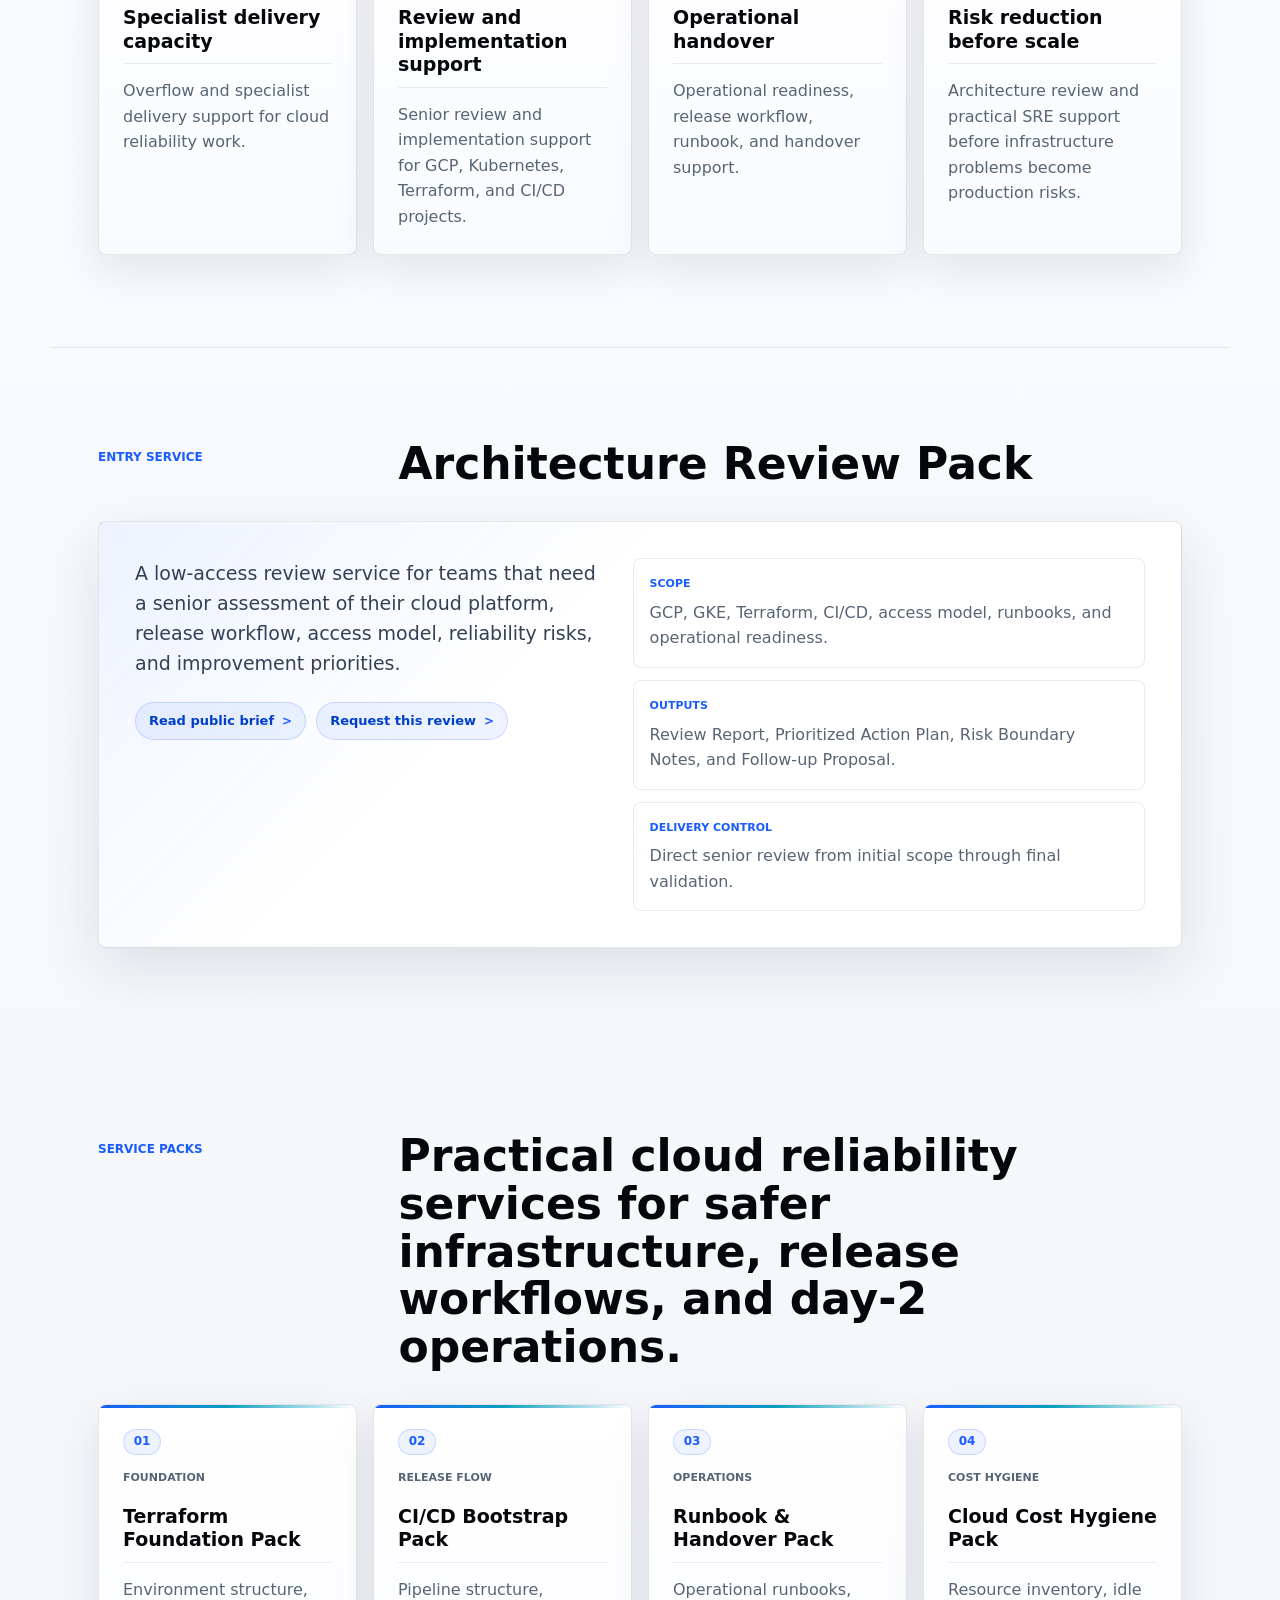
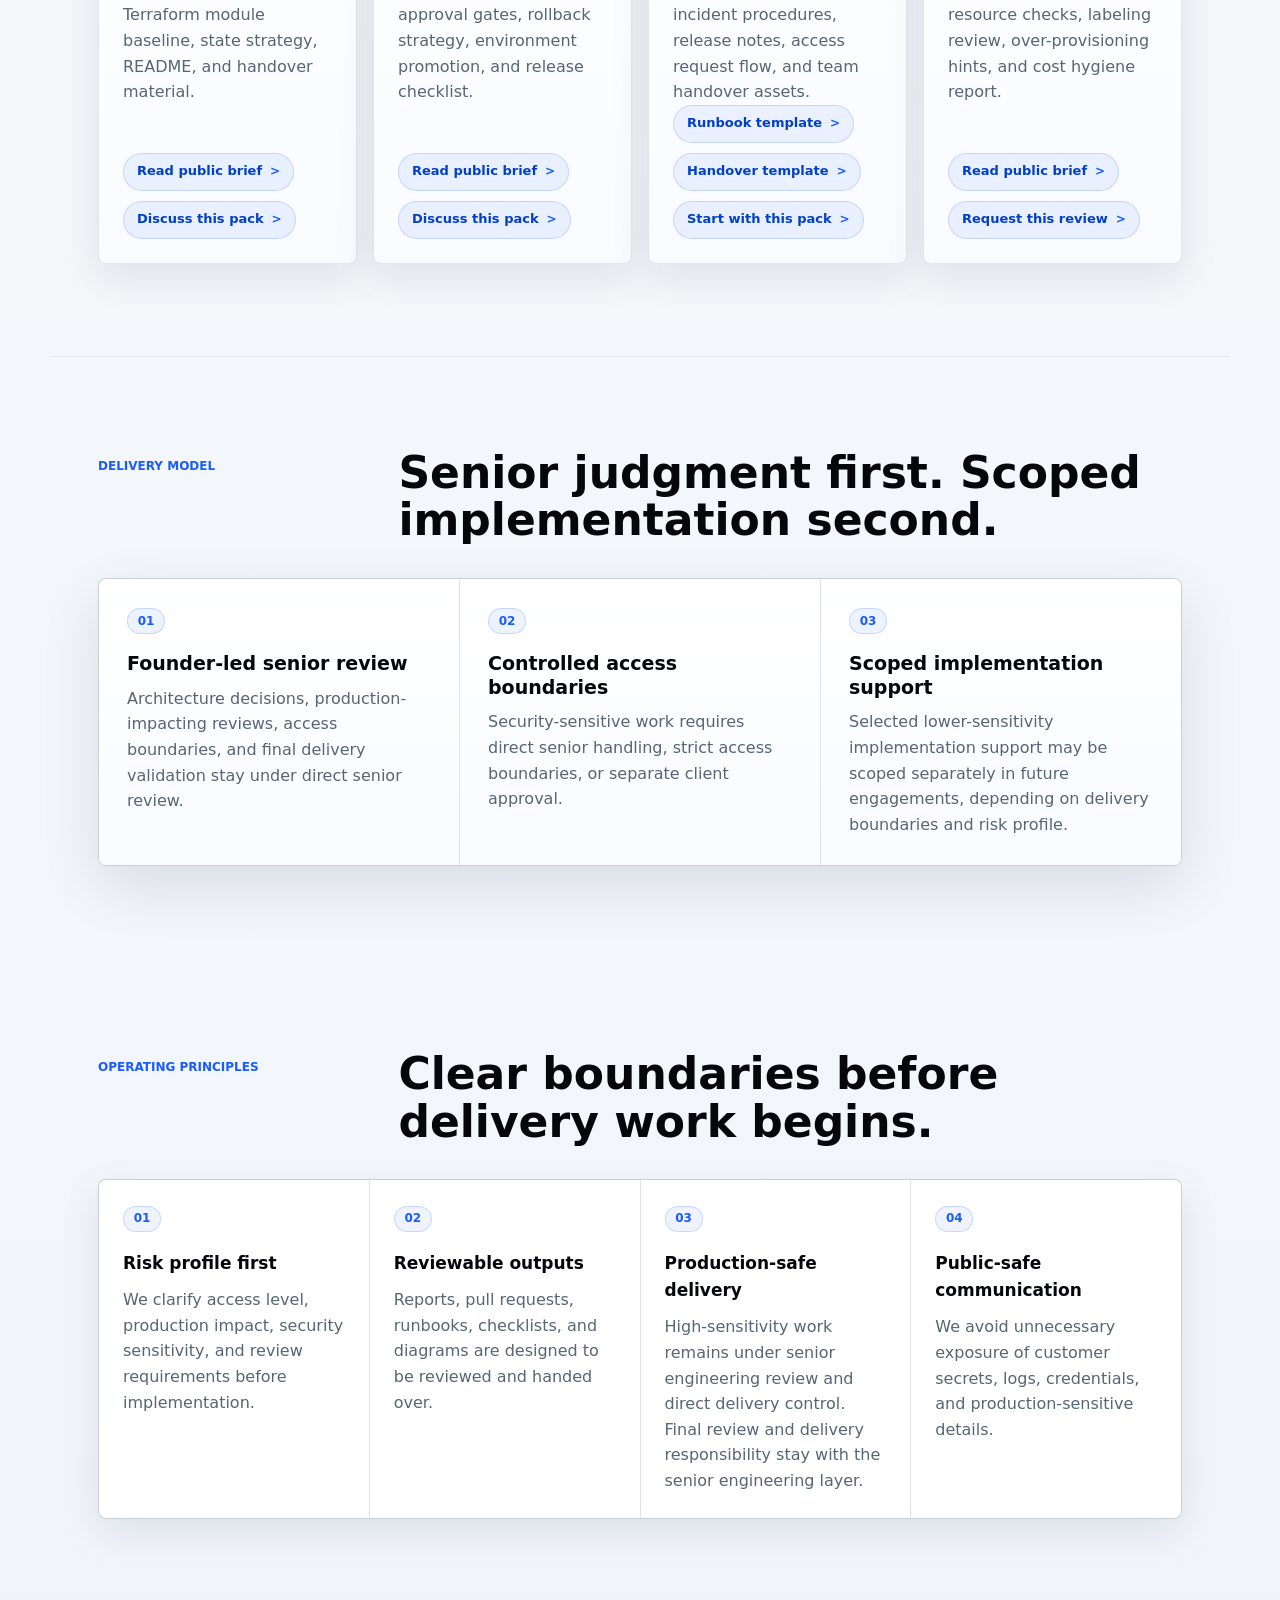
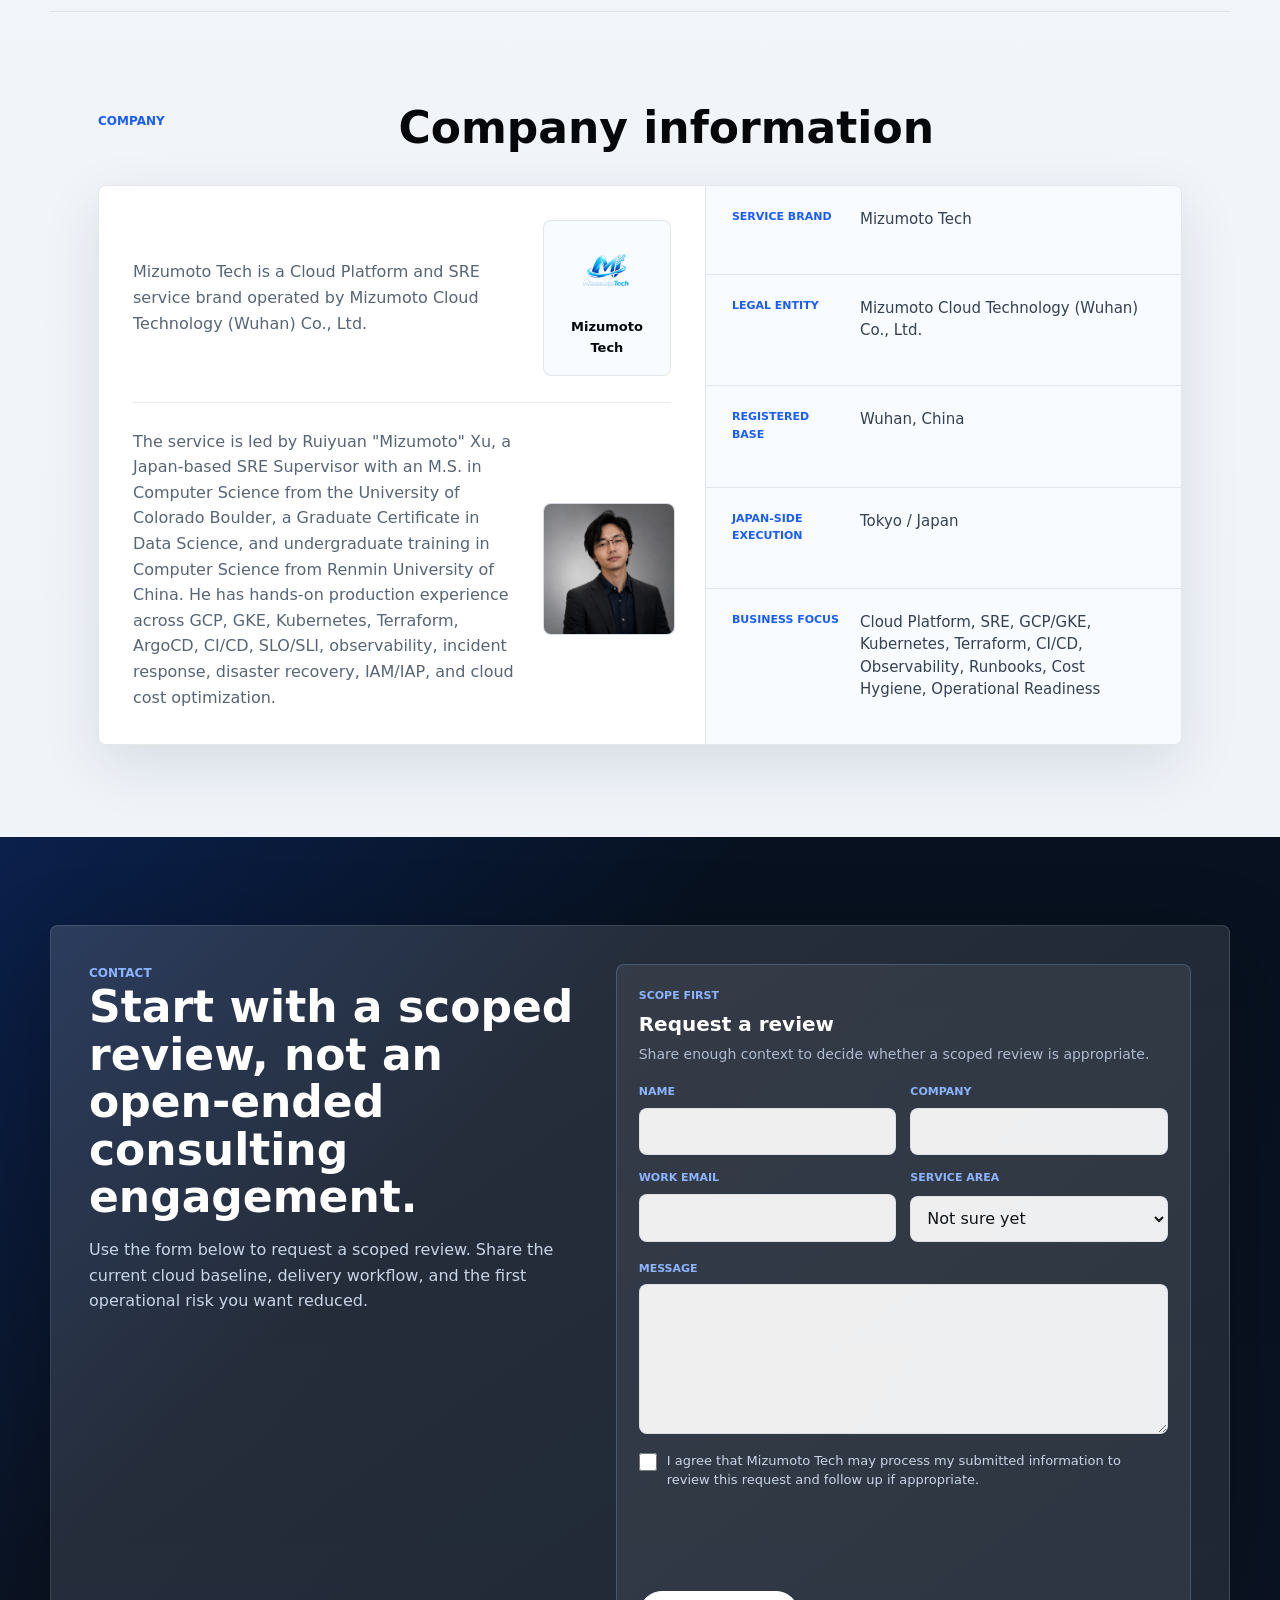
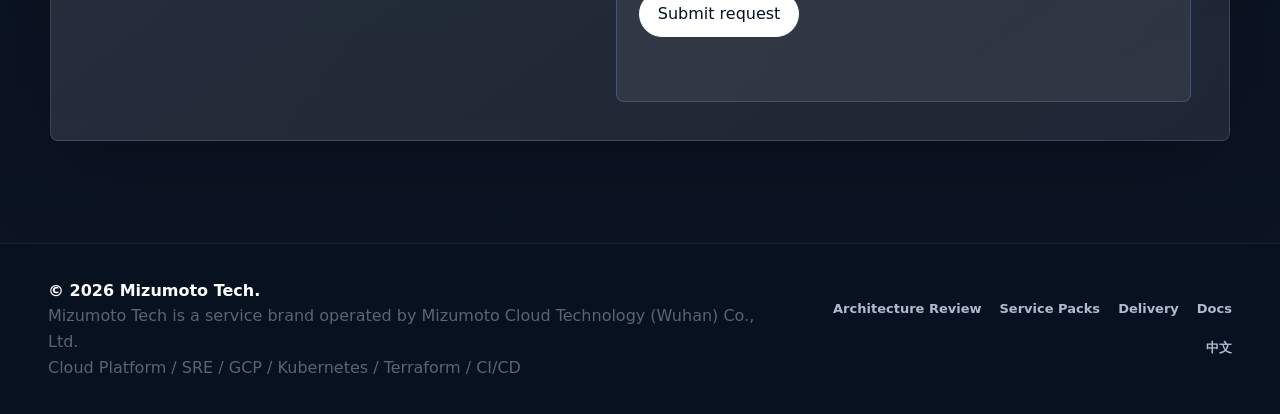
==== commit 2bf05c17: "checkpoint 009" ====
--- a/index.html
+++ b/index.html
@@ -233,7 +233,10 @@
               assessment of their cloud platform, release workflow, access
               model, reliability risks, and improvement priorities.
             </p>
-            <a class="doc-link" href="docs.html?doc=content%2Fimported%2Fsre-runbooks%2Fservices%2Farchitecture-review-pack.md">Read public brief</a>
+            <div class="doc-link-group" aria-label="Architecture Review Pack actions">
+              <a class="doc-link" href="docs.html?doc=content%2Fimported%2Fsre-runbooks%2Fservices%2Farchitecture-review-pack.md">Read public brief</a>
+              <a class="doc-link" href="#contact">Request this review</a>
+            </div>
           </div>
           <div class="entry-spec">
             <div>
@@ -263,14 +266,20 @@
             <p class="service-type">Foundation</p>
             <h3>Terraform Foundation Pack</h3>
             <p>Environment structure, Terraform module baseline, state strategy, README, and handover material.</p>
-            <a class="doc-link" href="docs.html?doc=content%2Fimported%2Fsre-runbooks%2Fservices%2Fterraform-foundation-pack.md">Read public brief</a>
+            <div class="doc-link-group" aria-label="Terraform Foundation Pack actions">
+              <a class="doc-link" href="docs.html?doc=content%2Fimported%2Fsre-runbooks%2Fservices%2Fterraform-foundation-pack.md">Read public brief</a>
+              <a class="doc-link" href="#contact">Discuss this pack</a>
+            </div>
           </article>
           <article class="service-card primary-service">
             <span class="card-index">02</span>
             <p class="service-type">Release flow</p>
             <h3>CI/CD Bootstrap Pack</h3>
             <p>Pipeline structure, approval gates, rollback strategy, environment promotion, and release checklist.</p>
-            <a class="doc-link" href="docs.html?doc=content%2Fimported%2Fsre-runbooks%2Fservices%2Fcicd-bootstrap-pack.md">Read public brief</a>
+            <div class="doc-link-group" aria-label="CI/CD Bootstrap Pack actions">
+              <a class="doc-link" href="docs.html?doc=content%2Fimported%2Fsre-runbooks%2Fservices%2Fcicd-bootstrap-pack.md">Read public brief</a>
+              <a class="doc-link" href="#contact">Discuss this pack</a>
+            </div>
           </article>
           <article class="service-card primary-service">
             <span class="card-index">03</span>
@@ -280,6 +289,7 @@
             <div class="doc-link-group" aria-label="Runbook and handover public documents">
               <a class="doc-link" href="docs.html?doc=content%2Fimported%2Fsre-runbooks%2Ftemplates%2Frunbook-template.md">Runbook template</a>
               <a class="doc-link" href="docs.html?doc=content%2Fimported%2Fsre-runbooks%2Ftemplates%2Fhandover-template.md">Handover template</a>
+              <a class="doc-link" href="#contact">Start with this pack</a>
             </div>
           </article>
           <article class="service-card primary-service">
@@ -287,7 +297,10 @@
             <p class="service-type">Cost hygiene</p>
             <h3>Cloud Cost Hygiene Pack</h3>
             <p>Resource inventory, idle resource checks, labeling review, over-provisioning hints, and cost hygiene report.</p>
-            <a class="doc-link" href="docs.html?doc=content%2Fimported%2Fsre-runbooks%2Fservices%2Fcost-hygiene-pack.md">Read public brief</a>
+            <div class="doc-link-group" aria-label="Cloud Cost Hygiene Pack actions">
+              <a class="doc-link" href="docs.html?doc=content%2Fimported%2Fsre-runbooks%2Fservices%2Fcost-hygiene-pack.md">Read public brief</a>
+              <a class="doc-link" href="#contact">Request this review</a>
+            </div>
           </article>
         </div>
       </section>
@@ -366,7 +379,7 @@
             <div class="company-overview">
               <p>
                 Mizumoto Tech is a Cloud Platform and SRE service brand operated by
-                Mizumoto Network Technology (Wuhan) Co., Ltd.
+                Mizumoto Cloud Technology (Wuhan) Co., Ltd.
               </p>
               <div class="company-logo-card" aria-label="Mizumoto Tech">
                 <img src="assets/pic/mizumototech_logo.png" alt="">
@@ -398,11 +411,15 @@
             </div>
             <div>
               <dt>Legal entity</dt>
-              <dd>Mizumoto Network Technology (Wuhan) Co., Ltd.</dd>
+              <dd>Mizumoto Cloud Technology (Wuhan) Co., Ltd.</dd>
             </div>
             <div>
-              <dt>Location</dt>
+              <dt>Registered base</dt>
               <dd>Wuhan, China</dd>
+            </div>
+            <div>
+              <dt>Japan-side execution</dt>
+              <dd>Tokyo / Japan</dd>
             </div>
             <div>
               <dt>Business focus</dt>
@@ -418,9 +435,9 @@
             <p class="eyebrow">Contact</p>
             <h2 id="contact-title">Start with a scoped review, not an open-ended consulting engagement.</h2>
             <p>
-              Share a short description of your cloud reliability, cost,
-              architecture, or handover concern. Mizumoto Tech will review the scope and
-              follow up if it is a fit.
+              Use the form below to request a scoped review. Share the current
+              cloud baseline, delivery workflow, and the first operational risk
+              you want reduced.
             </p>
           </div>
           <form
@@ -496,7 +513,7 @@
     <footer class="site-footer">
       <div>
         <strong>&copy; 2026 Mizumoto Tech.</strong>
-        <p>Mizumoto Tech is a service brand operated by Mizumoto Network Technology (Wuhan) Co., Ltd.</p>
+        <p>Mizumoto Tech is a service brand operated by Mizumoto Cloud Technology (Wuhan) Co., Ltd.</p>
         <p>Cloud Platform / SRE / GCP / Kubernetes / Terraform / CI/CD</p>
       </div>
       <div class="footer-links" aria-label="Footer links">
